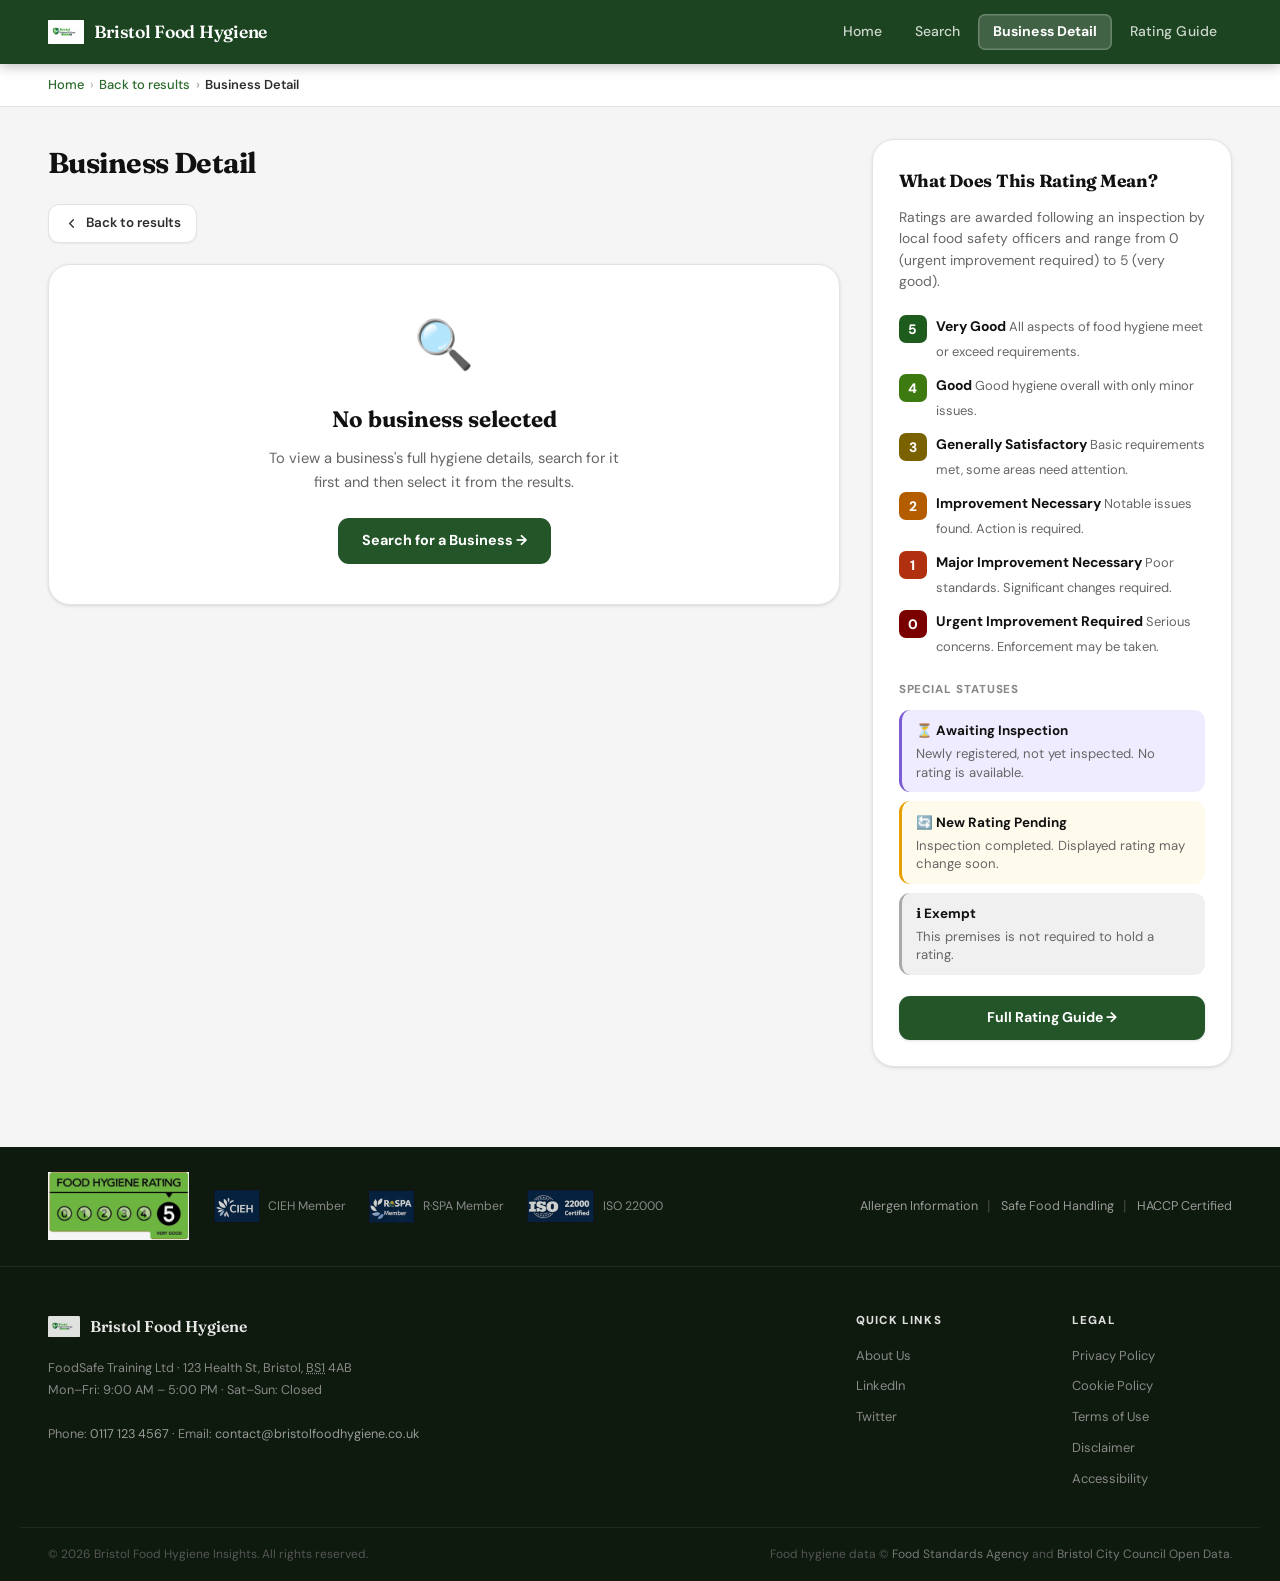
==== Business-Detail.html @ 869f2a9c "Add my source code files" ====
<!DOCTYPE html>
<!--
  File: Business-Detail.html
  Project: Bristol Food Hygiene Ratings
  Version: 1.3.0
  Author: Nadira Ali Robleh
  Last updated: 11/03/2026

  About this file:
  This page shows the detailed view for one selected food business. I used it to
  display the main information for a single premises, including its hygiene rating,
  rating date, address, business type, official rating graphic, and any special
  status notices such as awaiting inspection or a new rating pending.

  Semantic versioning:
  - MAJOR version = major structural or functional changes to the page
  - MINOR version = new features added without breaking existing behaviour
  - PATCH version = small fixes, accessibility updates or documentation improvements

  Version history:
  - 1.0.0 = first business detail page structure created
  - 1.1.0 = added rating graphic, notices and sidebar guide
  - 1.2.0 = improved accessibility and dynamic placeholders for loaded data
  - 1.3.0 = added implementation notes, semantic versioning and code quality comments

  Implementation notes:
  - I used semantic HTML5 elements to make the page easier to read and maintain
  - The page is split into clear sections such as breadcrumb navigation, business
    information, notices, official rating graphic, sidebar guidance and footer
  - Dynamic content is loaded through JavaScript using the URL parameter so the same
    page structure can be reused for different businesses
  - Styling is handled through the external stylesheet to keep presentation separate
    from the content
  - Placeholder values are shown first so the layout still exists before the data loads

  Code quality notes:
  - The page structure is organised into reusable sections with clear class names
  - Accessibility was considered through headings, landmarks, ARIA labels and a skip link
  - Fallback behaviour has been included for the rating image if it fails to load
  - The layout separates static structure from dynamic data, which makes the page
    easier to maintain and update later
-->
<html lang="en-GB">
<head>
  <meta charset="UTF-8" />
  <meta name="viewport" content="width=device-width, initial-scale=1.0" />

  <!-- Basic SEO metadata for the business detail view -->
  <meta
    name="description"
    content="View detailed food hygiene rating information for a specific business in Bristol."
  />
  <meta name="author" content="Bristol Food Hygiene Insights" />
  <title>Business Detail – Bristol Food Hygiene</title>

  <!--
    Performance improvement:
    preconnect helps the browser prepare earlier for the font resources.
  -->
  <link rel="preconnect" href="https://fonts.googleapis.com" />
  <link rel="preconnect" href="https://fonts.gstatic.com" crossorigin />
  <link
    href="https://fonts.googleapis.com/css2?family=Fraunces:opsz,wght@9..144,400;9..144,500;9..144,600;9..144,700&family=DM+Sans:opsz,wght@9..40,300;9..40,400;9..40,500;9..40,600;9..40,700;9..40,800&display=swap"
    rel="stylesheet"
  />

  <!-- Main stylesheet for layout, colour, spacing and responsive behaviour -->
  <link rel="stylesheet" href="style.css" />
  <link rel="icon" type="image/svg+xml" href="assets/icons/favicon.svg" />
</head>
<body>
  <!-- Skip link helps keyboard users move past repeated navigation -->
  <a class="skip-link" href="#main-content">Skip to main content</a>

  <!-- Main site header and top navigation -->
  <header class="site-header">
    <section class="site-header__inner" aria-label="Site header">
      <a class="site-header__brand" href="index.html" aria-label="Bristol Food Hygiene home">
        <img
          class="site-header__logo"
          src="assets/icons/logo.png"
          alt=""
          aria-hidden="true"
          width="38"
          height="38"
        />
        <span class="site-header__name">Bristol Food Hygiene</span>
      </a>

      <!--
        Mobile navigation button.
        ARIA attributes are used so assistive technology can understand the menu state.
      -->
      <button
        class="nav-toggle"
        type="button"
        id="nav-toggle"
        aria-controls="primary-nav"
        aria-expanded="false"
        aria-label="Open navigation menu"
      >
        <span class="nav-toggle__bar" aria-hidden="true"></span>
        <span class="nav-toggle__bar" aria-hidden="true"></span>
        <span class="nav-toggle__bar" aria-hidden="true"></span>
      </button>

      <nav class="primary-nav" id="primary-nav" aria-label="Primary navigation">
        <ul class="primary-nav__list">
          <li><a class="primary-nav__link" href="index.html">Home</a></li>
          <li><a class="primary-nav__link" href="Search.html">Search</a></li>
          <li><a class="primary-nav__link primary-nav__link--active" href="Business-Detail.html" aria-current="page">Business Detail</a></li>
          <li><a class="primary-nav__link" href="Rating-Guide.html">Rating Guide</a></li>
        </ul>
      </nav>
    </section>
  </header>

  <!--
    Breadcrumb navigation:
    This helps the user understand where they are in the site and gives a quick way
    back to the previous page.
  -->
  <nav class="breadcrumb" aria-label="Breadcrumb">
    <ol class="breadcrumb__list">
      <li class="breadcrumb__item"><a class="breadcrumb__link" href="index.html">Home</a></li>
      <li class="breadcrumb__item"><a class="breadcrumb__link" href="Search.html">Back to results</a></li>
      <li class="breadcrumb__item breadcrumb__item--current" aria-current="page">Business Detail</li>
    </ol>
  </nav>

  <!-- Main content area for the selected business -->
  <main id="main-content" class="detail-layout">
    <section class="detail-col" aria-label="Business information">
      <h1 class="detail-heading">Business Detail</h1>

      <!-- Back button for easier navigation -->
      <p>
        <a class="btn-back" href="Search.html">
          <svg xmlns="http://www.w3.org/2000/svg" width="15" height="15" viewBox="0 0 24 24" fill="none" stroke="currentColor" stroke-width="2" stroke-linecap="round" stroke-linejoin="round" aria-hidden="true" focusable="false">
            <polyline points="15 18 9 12 15 6"></polyline>
          </svg>
          Back to results
        </a>
      </p>

      <!--
        Main business card:
        data.js fills in all of these placeholders using the ?id= parameter in the URL.
        Starting with placeholder values helps keep the layout stable before data loads.
      -->
      <article class="biz-card" aria-labelledby="business-name">
        <header class="biz-card__header">
          <span class="biz-rating-badge biz-rating-badge--5" aria-label="Hygiene rating">–</span>

          <section class="biz-card__title-group" aria-label="Business summary">
            <h2 class="biz-card__name" id="business-name">Loading…</h2>

            <ul class="biz-card__tags" aria-label="Business tags">
              <li>
                <span class="tag tag--type">–</span>
              </li>
            </ul>

            <p class="biz-card__addr">
              <svg xmlns="http://www.w3.org/2000/svg" width="13" height="13" viewBox="0 0 24 24" fill="none" stroke="currentColor" stroke-width="2" stroke-linecap="round" stroke-linejoin="round" aria-hidden="true" focusable="false">
                <path d="M21 10c0 7-9 13-9 13s-9-6-9-13a9 9 0 0 1 18 0z"></path>
                <circle cx="12" cy="10" r="3"></circle>
              </svg>
              <span>–</span>
            </p>
          </section>
        </header>

        <hr class="biz-divider" />

        <!--
          Definition list:
          I used a definition list here because it suits label/value information well.
        -->
        <dl class="biz-table">
          <section class="biz-row">
            <dt class="biz-label">Business Name</dt>
            <dd class="biz-value">–</dd>
          </section>

          <section class="biz-row">
            <dt class="biz-label">Full Address</dt>
            <dd class="biz-value">–</dd>
          </section>

          <section class="biz-row">
            <dt class="biz-label">Postcode</dt>
            <dd class="biz-value">–</dd>
          </section>

          <section class="biz-row">
            <dt class="biz-label">Business Type</dt>
            <dd class="biz-value">–</dd>
          </section>

          <section class="biz-row">
            <dt class="biz-label">Hygiene Rating</dt>
            <dd class="biz-value">–</dd>
          </section>

          <section class="biz-row">
            <dt class="biz-label">Rating Date</dt>
            <dd class="biz-value">–</dd>
          </section>

          <section class="biz-row">
            <dt class="biz-label">Rating Status</dt>
            <dd class="biz-value">–</dd>
          </section>

          <section class="biz-row">
            <dt class="biz-label">New Rating Pending</dt>
            <dd class="biz-value">–</dd>
          </section>
        </dl>
      </article>

      <!--
        Official rating graphic:
        This section shows the FHRS image where available.
        A fallback has been included in case the image does not load properly.
      -->
      <section class="detail-section" aria-labelledby="graphic-title">
        <h2 class="detail-section-title" id="graphic-title">
          <svg xmlns="http://www.w3.org/2000/svg" width="17" height="17" viewBox="0 0 24 24" fill="none" stroke="currentColor" stroke-width="2" stroke-linecap="round" stroke-linejoin="round" aria-hidden="true" focusable="false">
            <rect x="3" y="3" width="18" height="18" rx="2" ry="2"></rect>
            <circle cx="8.5" cy="8.5" r="1.5"></circle>
            <polyline points="21 15 16 10 5 21"></polyline>
          </svg>
          Official Rating Graphic
        </h2>

        <figure class="fhrs-graphic-wrap">
          <!-- data.js sets the src on this image -->
          <img
            class="fhrs-img"
            src=""
            alt="Official Food Hygiene Rating graphic"
            onerror="this.style.display='none'; document.getElementById('fhrs-fb').style.display='flex';"
          />

          <figcaption class="fhrs-fallback-col">
            <p class="fhrs-fallback-lbl">Fallback if image fails to load</p>
            <span id="fhrs-fb" class="fhrs-fallback-box" aria-label="Food Hygiene Rating" style="display:none;">–</span>
            <p class="fhrs-fallback-desc">
              This is the official food hygiene rating as displayed at the premises.
            </p>
            <a class="fhrs-link" href="https://www.food.gov.uk" target="_blank" rel="noopener noreferrer">
              food.gov.uk &rarr;
            </a>
          </figcaption>
        </figure>
      </section>

      <!--
        Status notices:
        These are hidden by default and shown only when relevant for the current business.
      -->
      <section class="detail-section" aria-labelledby="status-title">
        <h2 class="detail-section-title" id="status-title">
          <svg xmlns="http://www.w3.org/2000/svg" width="17" height="17" viewBox="0 0 24 24" fill="none" stroke="currentColor" stroke-width="2" stroke-linecap="round" stroke-linejoin="round" aria-hidden="true" focusable="false">
            <circle cx="12" cy="12" r="10"></circle>
            <polyline points="12 6 12 12 16 14"></polyline>
          </svg>
          Status Notices
        </h2>

        <ul class="notices-wrap">
          <!-- All notices start hidden and data.js reveals the correct one if needed -->
          <li class="notice notice--pending" role="status" style="display:none;">
            <span class="notice__icon" aria-hidden="true">⏳</span>
            <p>
              <strong class="notice__title">A new rating is pending</strong>
              <span class="notice__desc"> A new inspection has been carried out. The rating shown may change soon.</span>
            </p>
          </li>

          <li class="notice notice--awaiting" role="status" style="display:none;">
            <span class="notice__icon" aria-hidden="true">🕐</span>
            <p>
              <strong class="notice__title">Awaiting Inspection</strong>
              <span class="notice__desc"> This business has not yet been inspected. No rating is currently available.</span>
            </p>
          </li>

          <li class="notice notice--exempt" role="status" style="display:none;">
            <span class="notice__icon" aria-hidden="true">ℹ️</span>
            <p>
              <strong class="notice__title">Exempt from Rating</strong>
              <span class="notice__desc"> This business is exempt from the food hygiene rating scheme.</span>
            </p>
          </li>
        </ul>
      </section>
    </section>

    <!--
      Sidebar:
      I added this to help users understand what the rating means without needing
      to leave the page.
    -->
    <aside class="detail-sidebar" aria-label="Rating guide">
      <section class="sidebar-card">
        <h2 class="sidebar-card__title">What Does This Rating Mean?</h2>
        <p class="sidebar-card__intro">
          Ratings are awarded following an inspection by local food safety officers and range from 0 (urgent improvement required) to 5 (very good).
        </p>

        <ul class="rating-guide-list" aria-label="Rating guide">
          <li class="rg-item">
            <span class="rg-badge rg-badge--5" aria-label="Rating 5">5</span>
            <p><strong class="rg-title">Very Good</strong><span class="rg-desc"> All aspects of food hygiene meet or exceed requirements.</span></p>
          </li>
          <li class="rg-item">
            <span class="rg-badge rg-badge--4" aria-label="Rating 4">4</span>
            <p><strong class="rg-title">Good</strong><span class="rg-desc"> Good hygiene overall with only minor issues.</span></p>
          </li>
          <li class="rg-item">
            <span class="rg-badge rg-badge--3" aria-label="Rating 3">3</span>
            <p><strong class="rg-title">Generally Satisfactory</strong><span class="rg-desc"> Basic requirements met, some areas need attention.</span></p>
          </li>
          <li class="rg-item">
            <span class="rg-badge rg-badge--2" aria-label="Rating 2">2</span>
            <p><strong class="rg-title">Improvement Necessary</strong><span class="rg-desc"> Notable issues found. Action is required.</span></p>
          </li>
          <li class="rg-item">
            <span class="rg-badge rg-badge--1" aria-label="Rating 1">1</span>
            <p><strong class="rg-title">Major Improvement Necessary</strong><span class="rg-desc"> Poor standards. Significant changes required.</span></p>
          </li>
          <li class="rg-item">
            <span class="rg-badge rg-badge--0" aria-label="Rating 0">0</span>
            <p><strong class="rg-title">Urgent Improvement Required</strong><span class="rg-desc"> Serious concerns. Enforcement may be taken.</span></p>
          </li>
        </ul>

        <p class="sidebar-card__sub">Special Statuses</p>
        <ul class="sp-list" aria-label="Special statuses">
          <li class="sp-item sp-item--awaiting">
            <strong>⏳ Awaiting Inspection</strong>
            <p>Newly registered, not yet inspected. No rating is available.</p>
          </li>
          <li class="sp-item sp-item--pending">
            <strong>🔄 New Rating Pending</strong>
            <p>Inspection completed. Displayed rating may change soon.</p>
          </li>
          <li class="sp-item sp-item--exempt">
            <strong>ℹ️ Exempt</strong>
            <p>This premises is not required to hold a rating.</p>
          </li>
        </ul>

        <p>
          <a class="btn-full-guide" href="Rating-Guide.html">Full Rating Guide &rarr;</a>
        </p>
      </section>
    </aside>
  </main>

  <!--
    Footer:
    This helps the page feel complete and trustworthy by including contact details,
    legal links and source attribution.
  -->
  <footer class="site-footer">
    <section class="footer-certs" aria-label="Certifications and compliance">
      <article class="footer-certs__inner">
        <img
          class="footer-certs__fhrs"
          src="assets/icons/fhrs-rating-5.png"
          alt="Food Hygiene Rating Scheme – rated 5 Very Good"
          loading="lazy"
        />

        <ul class="footer-certs__logos" aria-label="Certification badges">
          <li class="footer-cert-badge">
            <img src="assets/icons/cieh.png" alt="CIEH Member" loading="lazy" />
            <span>CIEH Member</span>
          </li>
          <li class="footer-cert-badge">
            <img src="assets/icons/rspa.png" alt="R·SPA Member" loading="lazy" />
            <span>R·SPA Member</span>
          </li>
          <li class="footer-cert-badge">
            <img src="assets/icons/iso22000.png" alt="ISO 22000 Certified" loading="lazy" />
            <span>ISO 22000</span>
          </li>
        </ul>

        <nav class="footer-certs__links" aria-label="Compliance links">
          <a href="https://bristolfoodhygieneratings.substack.com/p/what-you-need-to-know-about-allergen" rel="noopener noreferrer" target="_blank">Allergen Information</a>
          <span aria-hidden="true">|</span>
          <a href="https://bristolfoodhygieneratings.substack.com/p/safe-food-handling-what-it-looks" rel="noopener noreferrer" target="_blank">Safe Food Handling</a>
          <span aria-hidden="true">|</span>
          <a href="https://bristolfoodhygieneratings.substack.com/p/haccp-certified-what-it-means-and" rel="noopener noreferrer" target="_blank">HACCP Certified</a>
        </nav>
      </article>
    </section>

    <section class="footer-main" aria-label="Footer content">
      <section class="footer-brand" aria-label="Brand information">
        <a class="footer-brand__link" href="index.html" aria-label="Bristol Food Hygiene home">
          <img class="footer-brand__logo" src="assets/icons/logo.png" alt="" aria-hidden="true" width="34" height="34" />
          <span class="footer-brand__name">Bristol Food Hygiene</span>
        </a>

        <address class="footer-brand__addr">
          FoodSafe Training Ltd &middot; 123 Health St, Bristol, <abbr title="Postcode">BS1</abbr> 4AB<br />
          Mon–Fri: 9:00 AM – 5:00 PM &middot; Sat–Sun: Closed<br /><br />
          Phone: <a href="tel:+441171234567">0117 123 4567</a> &middot;
          Email: <a href="mailto:contact@bristolfoodhygiene.co.uk">contact@bristolfoodhygiene.co.uk</a>
        </address>
      </section>

      <nav class="footer-nav" aria-label="Quick links">
        <h2 class="footer-nav__heading">Quick Links</h2>
        <ul class="footer-nav__list">
          <li><a class="footer-nav__link" href="https://bristolfoodhygieneratings.substack.com/p/about-bristol-food-hygiene-ratings" rel="noopener noreferrer" target="_blank">About Us</a></li>
          <li><a class="footer-nav__link" href="https://www.linkedin.com/in/bristol-food-hygiene-" rel="noopener noreferrer" target="_blank">LinkedIn</a></li>
          <li><a class="footer-nav__link" href="https://twitter.com/FoodRating" rel="noopener noreferrer" target="_blank">Twitter</a></li>
        </ul>
      </nav>

      <nav class="footer-nav" aria-label="Legal information">
        <h2 class="footer-nav__heading">Legal</h2>
        <ul class="footer-nav__list">
          <li><a class="footer-nav__link" href="https://bristolfoodhygieneratings.substack.com/p/privacy-policy" rel="noopener noreferrer" target="_blank">Privacy Policy</a></li>
          <li><a class="footer-nav__link" href="https://bristolfoodhygieneratings.substack.com/p/cookie-policy" rel="noopener noreferrer" target="_blank">Cookie Policy</a></li>
          <li><a class="footer-nav__link" href="https://bristolfoodhygieneratings.substack.com/p/terms-of-use" rel="noopener noreferrer" target="_blank">Terms of Use</a></li>
          <li><a class="footer-nav__link" href="https://bristolfoodhygieneratings.substack.com/p/disclaimer" rel="noopener noreferrer" target="_blank">Disclaimer</a></li>
          <li><a class="footer-nav__link" href="https://bristolfoodhygieneratings.substack.com/p/accessibility" rel="noopener noreferrer" target="_blank">Accessibility</a></li>
        </ul>
      </nav>
    </section>

    <section class="footer-copy" aria-label="Copyright information">
      <p>&copy; <time datetime="2026">2026</time> Bristol Food Hygiene Insights. All rights reserved.</p>
      <p>
        Food hygiene data &copy;
        <a href="https://www.food.gov.uk/" rel="noopener noreferrer" target="_blank">Food Standards Agency</a>
        and
        <a href="https://opendata.bristol.gov.uk/datasets/7d0994dded2348d5aff6d419b0c76bb9_0/explore" rel="noopener noreferrer" target="_blank">Bristol City Council Open Data</a>.
      </p>
    </section>
  </footer>

  <!--
    External scripts:
    data.js handles the business data and populates the placeholders on this page.
    main.js is likely used for shared site behaviour such as the navigation menu.
  -->
  <script src="data.js"></script>
  <script src="main.js"></script>
</body>
</html>
---- style.css ----
/* ============================================================

   Bristol Food Hygiene – Style.css  (Enhanced v3)

   Covers: index.html  ·  Search.html

           Business-Detail.html  ·  Rating-Guide.html

   ============================================================ */

/* ── CSS Custom Properties ────────────────────────────────── */

:root {

  /* ── Brand greens */

  --green-950: #0f2910;

  --green-900: #163217;

  --green-800: #1c4420;

  --green-700: #245529;

  --green-600: #2e6b2e;

  --green-500: #3a7d3a;

  --green-400: #52a052;

  --green-300: #7cc47c;

  --green-200: #b4ddb4;

  --green-100: #dff0df;

  --green-50:  #f2faf2;

  /* ── Rating colours (WCAG-accessible contrast) */

  --r5:    #1e5c1e;   /* deep green  */

  --r5-bg: #e6f4e6;

  --r4:    #3d7a10;   /* olive green */

  --r4-bg: #edf6e0;

  --r3:    #7a6200;   /* amber       */

  --r3-bg: #fdf5d9;

  --r2:    #b35c00;   /* orange      */

  --r2-bg: #fef0e0;

  --r1:    #b03010;   /* red-orange  */

  --r1-bg: #fde8e2;

  --r0:    #7a0000;   /* dark red    */

  --r0-bg: #fde2e2;

  /* ── Neutral palette */

  --ink-950: #080808;

  --ink-900: #111111;

  --ink-800: #1f1f1f;

  --ink-700: #2e2e2e;

  --ink-600: #444444;

  --ink-500: #666666;

  --ink-400: #888888;

  --ink-300: #aaaaaa;

  --ink-200: #cccccc;

  --ink-100: #e3e3e3;

  --ink-50:  #f0f0f0;

  --surface: #ffffff;

  --bg-page: #f4f5f4;

  /* ── Footer */

  --footer-bg:     #0e1a0e;

  --footer-border: rgba(255,255,255,.07);

  --footer-text:   #b0b8b0;

  /* ── Typography */

  --font-display: 'Fraunces', Georgia, 'Times New Roman', serif;

  --font-body:    'DM Sans', system-ui, -apple-system, sans-serif;

  /* ── Border radii */

  --radius-xs:  4px;

  --radius-sm:  7px;

  --radius-md:  11px;

  --radius-lg:  16px;

  --radius-xl:  22px;

  --radius-2xl: 28px;

  /* ── Elevation */

  --shadow-xs: 0 1px 2px rgba(0,0,0,.06);

  --shadow-sm: 0 1px 4px rgba(0,0,0,.08), 0 1px 2px rgba(0,0,0,.05);

  --shadow-md: 0 4px 14px rgba(0,0,0,.09), 0 1px 4px rgba(0,0,0,.06);

  --shadow-lg: 0 10px 36px rgba(0,0,0,.13), 0 2px 8px rgba(0,0,0,.07);

  /* ── Motion */

  --ease:   cubic-bezier(.4,0,.2,1);

  --t-fast: 120ms;

  --t-base: 200ms;

  --t-slow: 350ms;

}

/* ── Reset ────────────────────────────────────────────────── */

*, *::before, *::after { box-sizing: border-box; margin: 0; padding: 0; }

html {

  scroll-behavior: smooth;

  -webkit-text-size-adjust: 100%;

}

body {

  font-family: var(--font-body);

  font-size: 15px;

  line-height: 1.65;

  color: var(--ink-700);

  background: var(--bg-page);

  -webkit-font-smoothing: antialiased;

  -moz-osx-font-smoothing: grayscale;

}

img { display: block; max-width: 100%; }

a   { color: inherit; }

ul, ol { list-style: none; }

/* ── Focus (WCAG 2.1 AA) ──────────────────────────────────── */

:focus-visible {

  outline: 2.5px solid var(--green-500);

  outline-offset: 3px;

  border-radius: var(--radius-xs);

}

:focus:not(:focus-visible) { outline: none; }

/* ── Accessibility helpers ────────────────────────────────── */

.visually-hidden {

  position: absolute;

  width: 1px; height: 1px;

  overflow: hidden;

  clip: rect(0 0 0 0);

  white-space: nowrap;

}

.skip-link {

  position: absolute;

  top: -100%;

  left: 1rem;

  background: var(--green-700);

  color: #fff;

  padding: .55rem 1.1rem;

  border-radius: var(--radius-sm);

  font-weight: 700;

  font-size: .88rem;

  z-index: 9999;

  text-decoration: none;

  transition: top var(--t-base) var(--ease);

}

.skip-link:focus { top: .6rem; }

/* ═══════════════════════════════════════════════════════════

   SITE HEADER

═══════════════════════════════════════════════════════════ */

.site-header {

  background: var(--green-800);

  position: sticky;

  top: 0;

  z-index: 200;

  box-shadow: 0 1px 0 rgba(255,255,255,.06), 0 2px 12px rgba(0,0,0,.28);

}

.site-header__inner {

  max-width: 1240px;

  margin: 0 auto;

  padding: 0 1.75rem;

  height: 64px;

  display: flex;

  align-items: center;

  gap: 1.5rem;

}

.site-header__brand {

  display: flex;

  align-items: center;

  gap: .65rem;

  text-decoration: none;

  flex-shrink: 0;

}

.site-header__logo {

  width: 36px; height: 36px;

  border-radius: var(--radius-sm);

  object-fit: contain;

}

.site-header__name {

  font-family: var(--font-display);

  font-size: 1.1rem;

  font-weight: 600;

  color: #fff;

  letter-spacing: -.015em;

  line-height: 1.2;

}

/* Primary nav */

.primary-nav { margin-left: auto; }

.primary-nav__list {

  display: flex;

  align-items: center;

  gap: .15rem;

}

.primary-nav__link {

  display: block;

  padding: .42rem .95rem;

  border-radius: var(--radius-sm);

  color: rgba(255,255,255,.78);

  text-decoration: none;

  font-size: .875rem;

  font-weight: 500;

  letter-spacing: .005em;

  transition: background var(--t-fast) var(--ease),

              color     var(--t-fast) var(--ease);

  white-space: nowrap;

}

.primary-nav__link:hover {

  background: rgba(255,255,255,.10);

  color: #fff;

}

.primary-nav__link--active {

  background: rgba(255,255,255,.16);

  color: #fff;

  font-weight: 700;

  box-shadow: inset 0 0 0 1.5px rgba(255,255,255,.22);

}

/* Hamburger */

.nav-toggle {

  display: none;

  flex-direction: column;

  justify-content: center;

  gap: 5px;

  background: none;

  border: none;

  cursor: pointer;

  padding: .55rem .5rem;

  margin-left: auto;

  border-radius: var(--radius-sm);

  transition: background var(--t-fast);

}

.nav-toggle:hover { background: rgba(255,255,255,.1); }

.nav-toggle__bar {

  display: block;

  width: 22px; height: 2px;

  background: #fff;

  border-radius: 2px;

  transition: transform var(--t-base) var(--ease),

              opacity   var(--t-base) var(--ease);

}

/* ═══════════════════════════════════════════════════════════

   HERO  (Homepage)

═══════════════════════════════════════════════════════════ */

.hero {

  background:

    radial-gradient(ellipse 70% 80% at 15% 50%, rgba(255,255,255,.07) 0%, transparent 70%),

    radial-gradient(ellipse 55% 70% at 85% 20%, rgba(255,255,255,.06) 0%, transparent 70%),

    linear-gradient(145deg, var(--green-900) 0%, var(--green-700) 50%, var(--green-600) 100%);

  padding: 5rem 1.75rem 4rem;

  text-align: center;

  position: relative;

  overflow: hidden;

}

.hero::before,

.hero::after {

  content: '';

  position: absolute;

  border-radius: 50%;

  pointer-events: none;

}

.hero::before {

  width: 560px; height: 560px;

  background: rgba(255,255,255,.055);

  top: -200px; left: -140px;

}

.hero::after {

  width: 420px; height: 420px;

  background: rgba(255,255,255,.045);

  bottom: -170px; right: -100px;

}

.hero__pill {

  display: inline-flex;

  align-items: center;

  gap: .4rem;

  background: rgba(255,255,255,.12);

  color: rgba(255,255,255,.92);

  padding: .32rem .9rem;

  border-radius: 999px;

  font-size: .76rem;

  font-weight: 600;

  letter-spacing: .025em;

  text-transform: uppercase;

  margin-bottom: 1.5rem;

  border: 1px solid rgba(255,255,255,.22);

}

.hero__title {

  font-family: var(--font-display);

  font-size: clamp(2.1rem, 5.5vw, 3.4rem);

  font-weight: 700;

  color: #fff;

  line-height: 1.12;

  margin-bottom: 1.1rem;

  letter-spacing: -.025em;

  position: relative;

}

.hero__title mark {

  background: none;

  color: #fff;

  text-decoration: underline;

  text-decoration-thickness: 2px;

  text-decoration-color: rgba(255,255,255,.45);

  text-underline-offset: 6px;

}

.hero__sub {

  color: rgba(255,255,255,.82);

  font-size: 1.05rem;

  max-width: 500px;

  margin: 0 auto 2.4rem;

  line-height: 1.6;

}

.hero-form {

  display: flex;

  flex-wrap: wrap;

  align-items: stretch;

  justify-content: center;

  gap: .5rem;

  max-width: 580px;

  margin: 0 auto;

  position: relative;

}

.hero-form__input {

  flex: 1 1 300px;

  padding: .9rem 1.15rem;

  border: none;

  border-radius: var(--radius-md);

  font-family: var(--font-body);

  font-size: .95rem;

  background: #fff;

  color: var(--ink-900);

  box-shadow: var(--shadow-lg);

  outline: none;

  transition: box-shadow var(--t-base) var(--ease);

}

.hero-form__input::placeholder { color: var(--ink-300); }

.hero-form__input:focus {

  box-shadow: 0 0 0 3px rgba(255,255,255,.55), var(--shadow-lg);

}

.hero-form__btn {

  display: inline-flex;

  align-items: center;

  gap: .5rem;

  padding: .9rem 1.75rem;

  background: var(--ink-900);

  color: #fff;

  border: none;

  border-radius: var(--radius-md);

  font-family: var(--font-body);

  font-size: .95rem;

  font-weight: 700;

  cursor: pointer;

  box-shadow: var(--shadow-md);

  transition: background var(--t-fast) var(--ease),

              transform  var(--t-fast) var(--ease);

  white-space: nowrap;

}

.hero-form__btn:hover  { background: #1a1a1a; }

.hero-form__btn:active { transform: scale(.97); }

.hero-form__hint {

  width: 100%;

  font-size: .8rem;

  color: #ffcba4;

  text-align: center;

  min-height: 1.3em;

  margin-top: .15rem;

}

/* ═══════════════════════════════════════════════════════════

   STATS BAR

═══════════════════════════════════════════════════════════ */

.stats-bar {

  background: var(--surface);

  border-bottom: 1px solid var(--ink-100);

  box-shadow: var(--shadow-xs);

}

.stats-bar__grid {

  max-width: 1240px;

  margin: 0 auto;

  padding: 0 1.75rem;

  display: grid;

  grid-template-columns: repeat(4, 1fr);

}

.stats-bar__item {

  display: flex;

  align-items: center;

  gap: .8rem;

  padding: 1.15rem 1.4rem;

  border-right: 1px solid var(--ink-100);

  transition: background var(--t-fast);

}

.stats-bar__item:last-child { border-right: none; }

.stats-bar__item:hover { background: var(--green-50); }

.stats-bar__icon { width: 40px; height: 40px; flex-shrink: 0; object-fit: contain; }

.stats-bar__num {

  display: block;

  font-family: var(--font-display);

  font-size: 1.3rem;

  font-weight: 700;

  color: var(--ink-900);

  line-height: 1.15;

  letter-spacing: -.02em;

}

.stats-bar__label {

  display: block;

  font-size: .76rem;

  color: var(--ink-500);

  line-height: 1.35;

  margin-top: .05rem;

}

/* ═══════════════════════════════════════════════════════════

   SHARED SECTION TYPOGRAPHY

═══════════════════════════════════════════════════════════ */

.section-label {

  display: inline-block;

  font-size: .7rem;

  font-weight: 800;

  letter-spacing: .12em;

  text-transform: uppercase;

  color: var(--green-600);

  margin-bottom: .4rem;

}

.section-title {

  font-family: var(--font-display);

  font-size: 1.85rem;

  font-weight: 700;

  color: var(--ink-900);

  letter-spacing: -.02em;

  margin-bottom: .5rem;

  line-height: 1.2;

}

.section-sub {

  color: var(--ink-500);

  font-size: .92rem;

  margin-bottom: 2rem;

  line-height: 1.55;

}

.section-sub a {

  color: var(--green-600);

  font-weight: 600;

  text-decoration: underline;

  text-underline-offset: 2px;

  text-decoration-thickness: 1px;

}

/* ═══════════════════════════════════════════════════════════

   BROWSE SECTION  (Homepage)

═══════════════════════════════════════════════════════════ */

.browse-section { padding: 3.5rem 1.75rem; }

.browse-section__inner { max-width: 1240px; margin: 0 auto; }

.type-grid {

  display: grid;

  grid-template-columns: repeat(6, 1fr);

  gap: 1rem;

}

.type-card {

  display: flex;

  flex-direction: column;

  align-items: center;

  gap: .65rem;

  padding: 1.6rem 1rem 1.3rem;

  background: var(--surface);

  border: 1.5px solid var(--ink-100);

  border-radius: var(--radius-lg);

  text-decoration: none;

  transition: border-color var(--t-base) var(--ease),

              box-shadow   var(--t-base) var(--ease),

              transform    var(--t-base) var(--ease),

              background   var(--t-base) var(--ease);

  text-align: center;

  cursor: pointer;

}

.type-card:hover {

  border-color: var(--green-400);

  box-shadow: var(--shadow-md);

  transform: translateY(-3px);

  background: var(--green-50);

}

.type-card:active { transform: translateY(-1px); }

.type-card__icon {

  width: 54px; height: 54px;

  object-fit: contain;

  transition: transform var(--t-base) var(--ease);

}

.type-card:hover .type-card__icon { transform: scale(1.08); }

.type-card__name {

  font-weight: 700;

  font-size: .88rem;

  color: var(--ink-900);

}

.type-card__count {

  font-size: .74rem;

  color: var(--ink-500);

  line-height: 1.35;

}

/* ═══════════════════════════════════════════════════════════

   RATINGS SECTION  (Homepage)

═══════════════════════════════════════════════════════════ */

.ratings-section {

  background: var(--green-50);

  padding: 3.5rem 1.75rem;

  border-top: 1px solid var(--green-100);

  border-bottom: 1px solid var(--green-100);

}

.ratings-section__inner { max-width: 1240px; margin: 0 auto; }

.rating-pills {

  display: flex;

  flex-wrap: wrap;

  gap: .6rem;

  margin-bottom: 1.75rem;

}

.rating-pill-link {

  display: inline-flex;

  align-items: center;

  gap: .5rem;

  padding: .45rem 1rem;

  background: var(--surface);

  border: 1.5px solid var(--ink-100);

  border-radius: 999px;

  font-size: .84rem;

  font-weight: 500;

  color: var(--ink-700);

  text-decoration: none;

  transition: border-color var(--t-fast) var(--ease),

              box-shadow   var(--t-fast) var(--ease);

  box-shadow: var(--shadow-xs);

}

.rating-pill-link:hover {

  border-color: var(--green-500);

  box-shadow: var(--shadow-sm);

}

.rp-num {

  width: 26px; height: 26px;

  display: inline-flex;

  align-items: center;

  justify-content: center;

  border-radius: 6px;

  font-weight: 800;

  font-size: .8rem;

  color: #fff;

  flex-shrink: 0;

}

.rp-5 { background: var(--r5); }

.rp-4 { background: var(--r4); }

.rp-3 { background: var(--r3); }

.rp-2 { background: var(--r2); }

.rp-1 { background: var(--r1); }

.rp-0 { background: var(--r0); }

.btn-guide {

  display: inline-flex;

  align-items: center;

  gap: .35rem;

  padding: .7rem 1.5rem;

  background: var(--green-700);

  color: #fff;

  border-radius: var(--radius-md);

  font-weight: 700;

  font-size: .9rem;

  text-decoration: none;

  box-shadow: var(--shadow-sm);

  transition: background var(--t-fast) var(--ease),

              box-shadow  var(--t-fast) var(--ease),

              transform   var(--t-fast) var(--ease);

}

.btn-guide:hover {

  background: var(--green-800);

  box-shadow: var(--shadow-md);

  transform: translateY(-1px);

}

/* ═══════════════════════════════════════════════════════════

   SEARCH PAGE

═══════════════════════════════════════════════════════════ */

.search-page-wrap {

  max-width: 1240px;

  margin: 0 auto;

  padding: 2rem 1.75rem 5rem;

}

.page-title {

  font-family: var(--font-display);

  font-size: 2rem;

  font-weight: 700;

  color: var(--ink-900);

  letter-spacing: -.02em;

  margin-bottom: 1.4rem;

}

/* ── Search bar ───────────────────────────────────────────── */

.search-bar-wrap {

  margin-bottom: 1.6rem;

  display: block;

}

.search-bar {

  display: flex;

  align-items: stretch;

  background: var(--surface);

  border: 2px solid var(--ink-100);

  border-radius: var(--radius-md);

  overflow: hidden;

  box-shadow: var(--shadow-sm);

  transition: border-color var(--t-base) var(--ease),

              box-shadow   var(--t-base) var(--ease);

  width: 100%;

}

.search-bar:focus-within {

  border-color: var(--green-500);

  box-shadow: 0 0 0 3px rgba(58,125,58,.12), var(--shadow-sm);

}

.search-bar__icon {

  padding: 0 .75rem 0 1.1rem;

  color: var(--ink-400);

  display: flex;

  align-items: center;

  flex-shrink: 0;

  background: var(--surface);

}

.search-bar__input {

  flex: 1;

  min-width: 0;

  padding: .85rem .5rem;

  border: none;

  background: transparent;

  font-family: var(--font-body);

  font-size: .95rem;

  color: var(--ink-900);

  outline: none;

}

.search-bar__input::placeholder { color: var(--ink-300); }

.search-bar__btn {

  padding: .85rem 1.7rem;

  background: var(--green-700);

  color: #fff;

  border: none;

  font-family: var(--font-body);

  font-size: .92rem;

  font-weight: 700;

  cursor: pointer;

  transition: background var(--t-fast) var(--ease);

  flex-shrink: 0;

  white-space: nowrap;

  letter-spacing: .01em;

}

.search-bar__btn:hover  { background: var(--green-800); }

.search-bar__btn:active { background: var(--green-900); }

.results-summary {

  margin-top: .55rem;

  font-size: .87rem;

  color: var(--ink-500);

}

.results-summary strong { color: var(--ink-800); font-weight: 700; }

/* ── Results layout ───────────────────────────────────────── */

.results-layout {

  display: grid;

  grid-template-columns: 240px 1fr;

  gap: 1.75rem;

  align-items: start;

}

/* ── Filter panel ─────────────────────────────────────────── */

.filter-panel {

  background: var(--surface);

  border: 1.5px solid var(--ink-100);

  border-radius: var(--radius-lg);

  padding: 1.35rem 1.25rem;

  box-shadow: var(--shadow-sm);

  position: sticky;

  top: 80px;

}

.filter-panel__head {

  display: flex;

  align-items: center;

  gap: .5rem;

  font-size: .95rem;

  font-weight: 800;

  color: var(--ink-900);

  margin-bottom: 1.2rem;

  letter-spacing: -.01em;

}

.filter-fieldset {

  border: none;

  margin-bottom: 1.25rem;

  padding-bottom: 1.25rem;

  border-bottom: 1px solid var(--ink-100);

}

.filter-fieldset:last-of-type {

  border-bottom: none;

  margin-bottom: .5rem;

  padding-bottom: 0;

}

.filter-fieldset__legend {

  font-size: .72rem;

  font-weight: 800;

  text-transform: uppercase;

  letter-spacing: .1em;

  color: var(--ink-500);

  margin-bottom: .7rem;

}

.filter-list { display: flex; flex-direction: column; gap: .2rem; }

.filter-label {

  display: flex;

  align-items: center;

  gap: .55rem;

  cursor: pointer;

  padding: .32rem .3rem;

  border-radius: var(--radius-sm);

  transition: background var(--t-fast) var(--ease);

  user-select: none;

}

.filter-label:hover { background: var(--green-50); }

.filter-checkbox {

  width: 15px; height: 15px;

  accent-color: var(--green-600);

  cursor: pointer;

  flex-shrink: 0;

}

.filter-label__text {

  font-size: .84rem;

  color: var(--ink-700);

  flex: 1;

}

/* Rating badges in filter */

.r-badge {

  width: 22px; height: 22px;

  display: inline-flex;

  align-items: center;

  justify-content: center;

  border-radius: 5px;

  font-size: .74rem;

  font-weight: 800;

  color: #fff;

  flex-shrink: 0;

  line-height: 1;

}

.r-badge--5 { background: var(--r5); }

.r-badge--4 { background: var(--r4); }

.r-badge--3 { background: var(--r3); }

.r-badge--2 { background: var(--r2); }

.r-badge--1 { background: var(--r1); }

.r-badge--0 { background: var(--r0); }

.clear-btn {

  width: 100%;

  padding: .55rem;

  margin-top: .6rem;

  background: transparent;

  border: 1.5px solid var(--ink-200);

  border-radius: var(--radius-sm);

  color: var(--ink-600);

  font-family: var(--font-body);

  font-size: .82rem;

  font-weight: 600;

  cursor: pointer;

  transition: background var(--t-fast) var(--ease),

              border-color var(--t-fast) var(--ease),

              color var(--t-fast) var(--ease);

}

.clear-btn:hover {

  background: var(--ink-50);

  border-color: var(--ink-300);

  color: var(--ink-900);

}

/* ── Results column ───────────────────────────────────────── */

.results-column { min-width: 0; }

.results-toolbar {

  display: flex;

  align-items: center;

  justify-content: space-between;

  flex-wrap: wrap;

  gap: .5rem;

  margin-bottom: 1rem;

}

.active-filters { display: flex; flex-wrap: wrap; gap: .4rem; }

.filter-chip {

  display: inline-flex;

  align-items: center;

  gap: .35rem;

  padding: .25rem .65rem;

  background: var(--green-100);

  border: 1px solid var(--green-300);

  border-radius: 999px;

  font-size: .77rem;

  font-weight: 700;

  color: var(--green-800);

}

.filter-chip button {

  background: none;

  border: none;

  cursor: pointer;

  color: var(--green-700);

  font-size: .9rem;

  line-height: 1;

  padding: 0;

  display: flex;

  align-items: center;

}

.sort-lbl { font-size: .82rem; color: var(--ink-500); margin-right: .4rem; }

.sort-sel {

  padding: .38rem .7rem;

  border: 1.5px solid var(--ink-100);

  border-radius: var(--radius-sm);

  font-family: var(--font-body);

  font-size: .84rem;

  color: var(--ink-700);

  background: var(--surface);

  cursor: pointer;

  transition: border-color var(--t-fast);

}

.sort-sel:focus { border-color: var(--green-500); }

/* ── Result cards ─────────────────────────────────────────── */

.results-list {

  display: flex;

  flex-direction: column;

  gap: .7rem;

}

.result-card {

  background: var(--surface);

  border: 1.5px solid var(--ink-100);

  border-radius: var(--radius-lg);

  box-shadow: var(--shadow-sm);

  transition: border-color var(--t-base) var(--ease),

              box-shadow   var(--t-base) var(--ease),

              transform    var(--t-base) var(--ease);

  overflow: hidden;

}

.result-card:hover {

  border-color: var(--green-400);

  box-shadow: var(--shadow-md);

  transform: translateY(-1px);

}

/* Inner row – compatible with any structure data.js produces */

.rc-inner,

.result-card article,

.result-card > a > article,

.result-card__link > article {

  display: flex;

  align-items: center;

  gap: 1rem;

  padding: 1.05rem 1.25rem;

}

/* Rating badge – always visible on the left */

.rc-badge {

  width: 52px;

  height: 52px;

  min-width: 52px;

  display: flex;

  align-items: center;

  justify-content: center;

  border-radius: var(--radius-md);

  font-family: var(--font-display);

  font-size: 1.55rem;

  font-weight: 700;

  color: #fff;

  flex-shrink: 0;

  line-height: 1;

}

.rc-badge--5 { background: var(--r5); }

.rc-badge--4 { background: var(--r4); }

.rc-badge--3 { background: var(--r3); }

.rc-badge--2 { background: var(--r2); }

.rc-badge--1 { background: var(--r1); }

.rc-badge--0 { background: var(--r0); }

.rc-badge--awaiting {

  background: #5c4dc4;

  font-family: var(--font-body);

  font-size: .56rem;

  font-weight: 700;

  text-align: center;

  line-height: 1.3;

  padding: .25rem;

}

.rc-badge--exempt {

  background: #4a6a7a;

  font-family: var(--font-body);

  font-size: .56rem;

  font-weight: 700;

  text-align: center;

  line-height: 1.3;

  padding: .25rem;

}

/* Card body – never clips name at left */

.rc-body {

  flex: 1;

  min-width: 0;

  padding-left: .15rem;

}

.rc-name {

  font-weight: 700;

  font-size: .98rem;

  color: var(--ink-900);

  margin-bottom: .22rem;

  white-space: nowrap;

  overflow: hidden;

  text-overflow: ellipsis;

  display: block;

  letter-spacing: -.01em;

}

.rc-meta {

  display: flex;

  flex-wrap: wrap;

  align-items: center;

  gap: .35rem;

  font-size: .78rem;

  color: var(--ink-500);

  margin-bottom: .28rem;

}

.rc-type-tag {

  display: inline-block;

  padding: .14rem .55rem;

  background: var(--green-100);

  color: var(--green-800);

  border-radius: 999px;

  font-size: .72rem;

  font-weight: 700;

}

.rc-addr {

  font-size: .81rem;

  color: var(--ink-500);

  white-space: nowrap;

  overflow: hidden;

  text-overflow: ellipsis;

}

.rc-status {

  display: inline-flex;

  align-items: center;

  gap: .3rem;

  padding: .18rem .6rem;

  border-radius: 999px;

  font-size: .72rem;

  font-weight: 700;

  margin-top: .22rem;

}

.rc-status--rated    { background: var(--r5-bg); color: var(--r5); }

.rc-status--pending  { background: var(--r2-bg); color: var(--r2); }

.rc-status--awaiting { background: #ede7ff;      color: #4a3aaa;   }

.rc-status--improve  { background: var(--r2-bg); color: var(--r2); }

.rc-status--urgent   { background: var(--r0-bg); color: var(--r0); }

.rc-arrow {

  color: var(--ink-300);

  font-size: 1.1rem;

  flex-shrink: 0;

  margin-left: auto;

  padding-left: .6rem;

  transition: color var(--t-fast), transform var(--t-fast);

}

.result-card:hover .rc-arrow {

  color: var(--green-500);

  transform: translateX(2px);

}

/* ── No results ───────────────────────────────────────────── */

.no-results {

  text-align: center;

  padding: 3.5rem 1rem;

  color: var(--ink-500);

  background: var(--surface);

  border: 1.5px solid var(--ink-100);

  border-radius: var(--radius-xl);

  box-shadow: var(--shadow-sm);

}

.no-results__icon { margin: 0 auto 1.1rem; color: var(--ink-200); }

.no-results__heading {

  font-family: var(--font-display);

  font-size: 1.25rem;

  font-weight: 700;

  color: var(--ink-700);

  margin-bottom: .45rem;

}

.no-results__msg { font-size: .88rem; }

/* ── Error banner ─────────────────────────────────────────── */

.error-banner {

  display: flex;

  align-items: flex-start;

  gap: .75rem;

  padding: .95rem 1.15rem;

  background: #fff8f0;

  border: 1.5px solid #f5c38a;

  border-radius: var(--radius-md);

  margin-top: 1rem;

}

.error-banner__icon { color: var(--r2); flex-shrink: 0; margin-top: 2px; }

.error-banner__title {

  display: block;

  font-weight: 700;

  font-size: .9rem;

  color: var(--ink-900);

  margin-bottom: .15rem;

}

.error-banner__body { flex: 1; font-size: .87rem; color: var(--ink-700); }

.error-banner__retry {

  padding: .42rem .95rem;

  background: var(--green-700);

  color: #fff;

  border: none;

  border-radius: var(--radius-sm);

  font-family: var(--font-body);

  font-size: .82rem;

  font-weight: 700;

  cursor: pointer;

  flex-shrink: 0;

  transition: background var(--t-fast);

}

.error-banner__retry:hover { background: var(--green-800); }

/* ── Pagination ───────────────────────────────────────────── */

.pagination { margin-top: 1.75rem; }

.pagination__list {

  display: flex;

  align-items: center;

  gap: .35rem;

  justify-content: center;

}

.pagination__btn {

  display: inline-flex;

  align-items: center;

  justify-content: center;

  min-width: 36px;

  height: 36px;

  padding: 0 .55rem;

  border: 1.5px solid var(--ink-100);

  border-radius: var(--radius-sm);

  background: var(--surface);

  font-family: var(--font-body);

  font-size: .85rem;

  font-weight: 500;

  color: var(--ink-700);

  cursor: pointer;

  text-decoration: none;

  box-shadow: var(--shadow-xs);

  transition: border-color var(--t-fast) var(--ease),

              background   var(--t-fast) var(--ease),

              color         var(--t-fast) var(--ease);

}

.pagination__btn:hover {

  border-color: var(--green-500);

  background: var(--green-50);

  color: var(--green-700);

}

.pagination__btn--active {

  background: var(--green-700);

  border-color: var(--green-700);

  color: #fff;

  font-weight: 700;

  box-shadow: var(--shadow-sm);

}

.pagination__btn--ellipsis {

  border: none;

  background: none;

  box-shadow: none;

  cursor: default;

  color: var(--ink-400);

}

/* ═══════════════════════════════════════════════════════════

   BUSINESS DETAIL PAGE

═══════════════════════════════════════════════════════════ */

.breadcrumb {

  background: var(--surface);

  border-bottom: 1px solid var(--ink-100);

}

.breadcrumb__list {

  max-width: 1240px;

  margin: 0 auto;

  padding: .65rem 1.75rem;

  display: flex;

  align-items: center;

  gap: .35rem;

  font-size: .81rem;

  color: var(--ink-500);

  flex-wrap: wrap;

}

.breadcrumb__item { display: flex; align-items: center; gap: .35rem; }

.breadcrumb__item + .breadcrumb__item::before { content: '›'; color: var(--ink-300); }

.breadcrumb__link {

  color: var(--green-600);

  text-decoration: none;

  font-weight: 500;

}

.breadcrumb__link:hover { text-decoration: underline; }

.breadcrumb__item--current { color: var(--ink-700); font-weight: 600; }

/* Detail layout */

.detail-layout {

  max-width: 1240px;

  margin: 0 auto;

  padding: 2rem 1.75rem 5rem;

  display: grid;

  grid-template-columns: 1fr 360px;

  gap: 2rem;

  align-items: start;

}

.detail-col { min-width: 0; }

.detail-heading {

  font-family: var(--font-display);

  font-size: 1.8rem;

  font-weight: 700;

  color: var(--ink-900);

  letter-spacing: -.02em;

  margin-bottom: 1.1rem;

}

.btn-back {

  display: inline-flex;

  align-items: center;

  gap: .4rem;

  padding: .45rem .95rem;

  background: var(--surface);

  border: 1.5px solid var(--ink-100);

  border-radius: var(--radius-md);

  font-size: .84rem;

  font-weight: 600;

  color: var(--ink-700);

  text-decoration: none;

  box-shadow: var(--shadow-xs);

  transition: border-color var(--t-fast) var(--ease),

              box-shadow   var(--t-fast) var(--ease);

  margin-bottom: 1.35rem;

}

.btn-back:hover { border-color: var(--green-500); box-shadow: var(--shadow-sm); }

/* Business card */

.biz-card {

  background: var(--surface);

  border: 1.5px solid var(--ink-100);

  border-radius: var(--radius-xl);

  box-shadow: var(--shadow-sm);

  overflow: hidden;

  margin-bottom: 1.4rem;

}

.biz-card__header {

  display: flex;

  align-items: flex-start;

  gap: 1.15rem;

  padding: 1.6rem 1.6rem 1.35rem;

}

.biz-rating-badge {

  width: 68px; height: 68px;

  min-width: 68px;

  display: flex;

  align-items: center;

  justify-content: center;

  border-radius: var(--radius-lg);

  font-family: var(--font-display);

  font-size: 2.2rem;

  font-weight: 700;

  color: #fff;

  flex-shrink: 0;

  line-height: 1;

  box-shadow: var(--shadow-sm);

}

.biz-rating-badge--5 { background: var(--r5); }

.biz-rating-badge--4 { background: var(--r4); }

.biz-rating-badge--3 { background: var(--r3); }

.biz-rating-badge--2 { background: var(--r2); }

.biz-rating-badge--1 { background: var(--r1); }

.biz-rating-badge--0 { background: var(--r0); }

.biz-rating-badge--awaiting {

  background: #5c4dc4;

  font-family: var(--font-body);

  font-size: .62rem;

  font-weight: 700;

  text-align: center;

  line-height: 1.3;

  padding: .3rem;

}

.biz-card__title-group { flex: 1; min-width: 0; }

.biz-card__name {

  font-family: var(--font-display);

  font-size: 1.55rem;

  font-weight: 700;

  color: var(--ink-900);

  letter-spacing: -.02em;

  margin-bottom: .45rem;

  line-height: 1.2;

}

.biz-card__tags {

  display: flex;

  flex-wrap: wrap;

  gap: .4rem;

  margin-bottom: .55rem;

}

.tag {

  display: inline-block;

  padding: .18rem .62rem;

  border-radius: 999px;

  font-size: .74rem;

  font-weight: 700;

}

.tag--type            { background: var(--green-100); color: var(--green-800); }

.tag--status-rated    { background: var(--r5-bg); color: var(--r5); }

.tag--status-pending  { background: var(--r2-bg); color: var(--r2); }

.tag--status-awaiting { background: #ede7ff; color: #4a3aaa; }

.biz-card__addr {

  display: flex;

  align-items: center;

  gap: .38rem;

  font-size: .84rem;

  color: var(--ink-500);

}

.biz-divider {

  border: none;

  border-top: 1px solid var(--ink-100);

  margin: 0 1.6rem;

}

/* Data table */

.biz-table { padding: .75rem 1.6rem 1.6rem; }

.biz-row {

  display: grid;

  grid-template-columns: 175px 1fr;

  gap: .5rem;

  padding: .72rem 0;

  border-bottom: 1px solid var(--ink-50);

  align-items: baseline;

}

.biz-row:last-child { border-bottom: none; }

.biz-label {

  font-size: .78rem;

  font-weight: 700;

  color: var(--ink-400);

  text-transform: uppercase;

  letter-spacing: .05em;

}

.biz-value {

  font-size: .92rem;

  color: var(--ink-800);

  display: flex;

  align-items: center;

  gap: .4rem;

  flex-wrap: wrap;

}

.status-tag {

  display: inline-flex;

  align-items: center;

  gap: .3rem;

  padding: .2rem .65rem;

  border-radius: 999px;

  font-size: .76rem;

  font-weight: 700;

}

.status-tag--rated    { background: var(--r5-bg); color: var(--r5); }

.status-tag--pending  { background: var(--r2-bg); color: var(--r2); }

.status-tag--awaiting { background: #ede7ff; color: #4a3aaa; }

.status-tag--exempt   { background: var(--ink-50); color: var(--ink-600); }

.r-badge-sm {

  width: 22px; height: 22px;

  display: inline-flex;

  align-items: center;

  justify-content: center;

  border-radius: 5px;

  font-size: .74rem;

  font-weight: 800;

  color: #fff;

}

.r-badge-sm--5 { background: var(--r5); }

.r-badge-sm--4 { background: var(--r4); }

.r-badge-sm--3 { background: var(--r3); }

.r-badge-sm--2 { background: var(--r2); }

.r-badge-sm--1 { background: var(--r1); }

.r-badge-sm--0 { background: var(--r0); }

/* Detail sections */

.detail-section {

  background: var(--surface);

  border: 1.5px solid var(--ink-100);

  border-radius: var(--radius-xl);

  box-shadow: var(--shadow-sm);

  padding: 1.5rem 1.6rem;

  margin-bottom: 1.4rem;

}

.detail-section-title {

  display: flex;

  align-items: center;

  gap: .5rem;

  font-size: 1rem;

  font-weight: 700;

  color: var(--ink-900);

  margin-bottom: 1.15rem;

  letter-spacing: -.01em;

}

.fhrs-graphic-wrap { display: flex; align-items: flex-start; gap: 1.5rem; flex-wrap: wrap; }

.fhrs-img { max-width: 200px; border-radius: var(--radius-md); box-shadow: var(--shadow-sm); }

.fhrs-fallback-col { display: flex; flex-direction: column; gap: .55rem; }

.fhrs-fallback-lbl { font-size: .77rem; color: var(--ink-500); }

.fhrs-fallback-box {

  width: 80px; height: 80px;

  display: flex;

  align-items: center;

  justify-content: center;

  background: var(--green-700);

  color: #fff;

  font-family: var(--font-display);

  font-size: 2.5rem;

  font-weight: 700;

  border-radius: var(--radius-lg);

  box-shadow: var(--shadow-sm);

}

.fhrs-fallback-desc { font-size: .81rem; color: var(--ink-500); max-width: 200px; line-height: 1.45; }

.fhrs-link { font-size: .82rem; font-weight: 600; color: var(--green-600); text-decoration: underline; text-underline-offset: 2px; }

/* Notices */

.notices-wrap { display: flex; flex-direction: column; gap: .75rem; }

.notice {

  display: flex;

  align-items: flex-start;

  gap: .8rem;

  padding: .9rem 1.1rem;

  border-radius: var(--radius-md);

  border-left: 4px solid;

}

.notice--pending  { background: #fffbec; border-color: #e8a000; }

.notice--awaiting { background: #f0ecff; border-color: #7c5cd4; }

.notice--exempt   { background: var(--ink-50); border-color: var(--ink-300); }

.notice__icon { font-size: 1.15rem; flex-shrink: 0; margin-top: 1px; }

.notice__title { font-weight: 700; font-size: .9rem; color: var(--ink-900); display: block; }

.notice__desc  { font-size: .85rem; color: var(--ink-600); line-height: 1.5; }

/* Sidebar */

.detail-sidebar { position: sticky; top: 80px; }

.sidebar-card {

  background: var(--surface);

  border: 1.5px solid var(--ink-100);

  border-radius: var(--radius-xl);

  box-shadow: var(--shadow-sm);

  padding: 1.6rem;

}

.sidebar-card__title {

  font-family: var(--font-display);

  font-size: 1.1rem;

  font-weight: 700;

  color: var(--ink-900);

  margin-bottom: .75rem;

  letter-spacing: -.015em;

}

.sidebar-card__intro {

  font-size: .87rem;

  color: var(--ink-500);

  margin-bottom: 1.3rem;

  line-height: 1.55;

}

.rating-guide-list { display: flex; flex-direction: column; gap: .6rem; margin-bottom: 1.35rem; }

.rg-item { display: flex; align-items: flex-start; gap: .6rem; }

.rg-badge {

  width: 28px; height: 28px;

  display: inline-flex;

  align-items: center;

  justify-content: center;

  border-radius: 7px;

  font-size: .86rem;

  font-weight: 800;

  color: #fff;

  flex-shrink: 0;

  margin-top: 1px;

}

.rg-badge--5 { background: var(--r5); }

.rg-badge--4 { background: var(--r4); }

.rg-badge--3 { background: var(--r3); }

.rg-badge--2 { background: var(--r2); }

.rg-badge--1 { background: var(--r1); }

.rg-badge--0 { background: var(--r0); }

.rg-title { font-size: .87rem; font-weight: 700; color: var(--ink-900); }

.rg-desc  { font-size: .81rem; color: var(--ink-500); line-height: 1.4; }

.sidebar-card__sub {

  font-size: .72rem;

  font-weight: 800;

  letter-spacing: .08em;

  text-transform: uppercase;

  color: var(--ink-400);

  margin-bottom: .65rem;

  margin-top: .25rem;

}

.sp-list { display: flex; flex-direction: column; gap: .55rem; margin-bottom: 1.3rem; }

.sp-item {

  padding: .65rem .9rem;

  border-radius: var(--radius-md);

  font-size: .82rem;

  border-left: 3px solid;

}

.sp-item--awaiting { background: #f0ecff; border-color: #7c5cd4; }

.sp-item--pending  { background: #fffbec; border-color: #e8a000; }

.sp-item--exempt   { background: var(--ink-50); border-color: var(--ink-300); }

.sp-item strong { display: block; margin-bottom: .18rem; color: var(--ink-900); font-size: .84rem; }

.sp-item p { color: var(--ink-500); line-height: 1.4; }

.btn-full-guide {

  display: flex;

  align-items: center;

  justify-content: center;

  padding: .65rem;

  background: var(--green-700);

  color: #fff;

  border-radius: var(--radius-md);

  font-weight: 700;

  font-size: .88rem;

  text-decoration: none;

  box-shadow: var(--shadow-sm);

  transition: background var(--t-fast) var(--ease),

              box-shadow  var(--t-fast) var(--ease);

}

.btn-full-guide:hover { background: var(--green-800); box-shadow: var(--shadow-md); }

/* ═══════════════════════════════════════════════════════════

   RATING GUIDE PAGE

═══════════════════════════════════════════════════════════ */

.page-hero {

  background:

    linear-gradient(145deg, var(--green-900) 0%, var(--green-700) 60%, var(--green-600) 100%);

  text-align: center;

  padding: 3.25rem 1.75rem 2.75rem;

  position: relative;

  overflow: hidden;

}

.page-hero::after {

  content: '';

  position: absolute;

  width: 400px; height: 400px;

  border-radius: 50%;

  background: rgba(255,255,255,.05);

  bottom: -180px; right: -100px;

  pointer-events: none;

}

.page-hero__title {

  font-family: var(--font-display);

  font-size: clamp(1.9rem, 4.5vw, 2.9rem);

  font-weight: 700;

  color: #fff;

  margin-bottom: .5rem;

  letter-spacing: -.02em;

}

.page-hero__sub {

  color: rgba(255,255,255,.78);

  font-size: .98rem;

  letter-spacing: .01em;

}

.guide-wrap {

  max-width: 800px;

  margin: 0 auto;

  padding: 2.75rem 1.75rem 5rem;

}

.guide-intro {

  background: var(--green-50);

  border: 1.5px solid var(--green-200);

  border-radius: var(--radius-lg);

  padding: 1.15rem 1.4rem;

  font-size: .92rem;

  color: var(--ink-700);

  margin-bottom: 2.1rem;

  line-height: 1.65;

}

/* Guide cards with left colour accent */

.guide-card {

  display: flex;

  align-items: flex-start;

  gap: 1.35rem;

  background: var(--surface);

  border: 1.5px solid var(--ink-100);

  border-radius: var(--radius-xl);

  box-shadow: var(--shadow-sm);

  padding: 1.6rem 1.85rem;

  margin-bottom: .9rem;

  transition: box-shadow var(--t-base) var(--ease),

              transform  var(--t-base) var(--ease);

}

.guide-card:hover { box-shadow: var(--shadow-md); transform: translateY(-1px); }

.guide-card[data-score="5"] { border-left: 4px solid var(--r5); }

.guide-card[data-score="4"] { border-left: 4px solid var(--r4); }

.guide-card[data-score="3"] { border-left: 4px solid var(--r3); }

.guide-card[data-score="2"] { border-left: 4px solid var(--r2); }

.guide-card[data-score="1"] { border-left: 4px solid var(--r1); }

.guide-card[data-score="0"] { border-left: 4px solid var(--r0); }

.guide-badge {

  width: 58px; height: 58px;

  display: flex;

  align-items: center;

  justify-content: center;

  border-radius: var(--radius-lg);

  font-family: var(--font-display);

  font-size: 1.9rem;

  font-weight: 700;

  color: #fff;

  flex-shrink: 0;

  box-shadow: var(--shadow-sm);

}

.guide-card[data-score="5"] .guide-badge { background: var(--r5); }

.guide-card[data-score="4"] .guide-badge { background: var(--r4); }

.guide-card[data-score="3"] .guide-badge { background: var(--r3); }

.guide-card[data-score="2"] .guide-badge { background: var(--r2); }

.guide-card[data-score="1"] .guide-badge { background: var(--r1); }

.guide-card[data-score="0"] .guide-badge { background: var(--r0); }

.guide-info { flex: 1; min-width: 0; }

.guide-info h2 {

  font-family: var(--font-display);

  font-size: 1.22rem;

  font-weight: 700;

  color: var(--ink-900);

  margin-bottom: .32rem;

  letter-spacing: -.015em;

}

.guide-info > p {

  font-size: .9rem;

  color: var(--ink-600);

  margin-bottom: .8rem;

  line-height: 1.55;

}

.guide-meaning {

  background: var(--green-50);

  border-left: 3px solid var(--green-300);

  border-radius: 0 var(--radius-sm) var(--radius-sm) 0;

  padding: .7rem 1rem;

  margin: 0;

}

.guide-meaning p { font-size: .83rem; color: var(--ink-700); line-height: 1.6; }

.guide-meaning strong { color: var(--ink-900); }

/* Special statuses */

.statuses-section { margin-top: 2.75rem; }

.statuses-section h2 {

  font-family: var(--font-display);

  font-size: 1.45rem;

  font-weight: 700;

  color: var(--ink-900);

  margin-bottom: 1.15rem;

  letter-spacing: -.02em;

}

.status-grid {

  display: grid;

  grid-template-columns: repeat(3, 1fr);

  gap: 1rem;

}

.status-card {

  background: var(--surface);

  border: 1.5px solid var(--ink-100);

  border-radius: var(--radius-lg);

  box-shadow: var(--shadow-sm);

  padding: 1.35rem 1.15rem;

  text-align: center;

  transition: box-shadow var(--t-base), transform var(--t-base);

}

.status-card:hover { box-shadow: var(--shadow-md); transform: translateY(-2px); }

.status-card__icon { font-size: 2.1rem; display: block; margin-bottom: .65rem; }

.status-card h3 { font-weight: 700; font-size: .93rem; color: var(--ink-900); margin-bottom: .42rem; }

.status-card p  { font-size: .82rem; color: var(--ink-500); line-height: 1.5; }

/* ═══════════════════════════════════════════════════════════

   FOOTER

═══════════════════════════════════════════════════════════ */

.site-footer {

  background: var(--footer-bg);

  color: var(--footer-text);

}

.footer-certs { border-bottom: 1px solid var(--footer-border); }

.footer-certs__inner {

  max-width: 1240px;

  margin: 0 auto;

  padding: 1.6rem 1.75rem;

  display: flex;

  align-items: center;

  flex-wrap: wrap;

  gap: 1.5rem;

}

.footer-certs__fhrs { height: 68px; width: auto; object-fit: contain; }

.footer-certs__logos { display: flex; gap: 1.35rem; flex-wrap: wrap; align-items: center; }

.footer-cert-badge { display: flex; align-items: center; gap: .5rem; font-size: .77rem; color: #888; }

.footer-cert-badge img { height: 34px; width: auto; object-fit: contain; opacity: .8; }

.footer-certs__links {

  margin-left: auto;

  display: flex;

  align-items: center;

  gap: .6rem;

  flex-wrap: wrap;

}

.footer-certs__links a { font-size: .79rem; color: #999; text-decoration: none; transition: color var(--t-fast); }

.footer-certs__links a:hover { color: #e0e0e0; }

.footer-certs__links span { color: #444; }

.footer-main {

  max-width: 1240px;

  margin: 0 auto;

  padding: 2.75rem 1.75rem 2.25rem;

  display: grid;

  grid-template-columns: 1fr 160px 160px;

  gap: 3.5rem;

}

.footer-brand__link { display: flex; align-items: center; gap: .65rem; text-decoration: none; margin-bottom: .9rem; }

.footer-brand__logo { width: 32px; height: 32px; border-radius: var(--radius-sm); object-fit: contain; opacity: .88; }

.footer-brand__name { font-family: var(--font-display); font-size: .98rem; font-weight: 600; color: #e8e8e8; }

.footer-brand__addr { font-size: .79rem; line-height: 1.75; color: #888; font-style: normal; }

.footer-brand__addr a { color: #999; text-decoration: none; transition: color var(--t-fast); }

.footer-brand__addr a:hover { color: #ddd; }

.footer-nav__heading { font-size: .72rem; font-weight: 800; letter-spacing: .1em; text-transform: uppercase; color: #e0e0e0; margin-bottom: .8rem; }

.footer-nav__list { display: flex; flex-direction: column; gap: .38rem; }

.footer-nav__link { font-size: .81rem; color: #888; text-decoration: none; transition: color var(--t-fast); line-height: 1.4; }

.footer-nav__link:hover { color: #e0e0e0; }

.footer-copy {

  border-top: 1px solid var(--footer-border);

  max-width: 1240px;

  margin: 0 auto;

  padding: 1.1rem 1.75rem;

  display: flex;

  flex-wrap: wrap;

  gap: .4rem;

  justify-content: space-between;

  font-size: .75rem;

  color: #555;

  line-height: 1.5;

}

.footer-copy a { color: #777; text-decoration: none; transition: color var(--t-fast); }

.footer-copy a:hover { color: #bbb; }

/* ═══════════════════════════════════════════════════════════

   RESPONSIVE — 1024px

═══════════════════════════════════════════════════════════ */

@media (max-width: 1024px) {

  .type-grid { grid-template-columns: repeat(3, 1fr); }

  .detail-layout { grid-template-columns: 1fr; }

  .detail-sidebar { position: static; }

  .footer-main { grid-template-columns: 1fr 1fr; gap: 2.5rem; }

}

/* ═══════════════════════════════════════════════════════════

   RESPONSIVE — 768px

═══════════════════════════════════════════════════════════ */

@media (max-width: 768px) {

  .nav-toggle { display: flex; }

  .primary-nav {

    position: absolute;

    top: 64px;

    left: 0; right: 0;

    background: var(--green-950);

    padding: 1rem 1.5rem 1.5rem;

    box-shadow: var(--shadow-lg);

    display: none;

    z-index: 190;

    border-top: 1px solid rgba(255,255,255,.07);

  }

  .primary-nav.is-open { display: block; }

  .primary-nav__list { flex-direction: column; gap: .2rem; align-items: stretch; }

  .primary-nav__link { padding: .75rem 1rem; font-size: .98rem; border-radius: var(--radius-md); }

  .stats-bar__grid { grid-template-columns: repeat(2, 1fr); }

  .stats-bar__item:nth-child(2) { border-right: none; }

  .stats-bar__item:nth-child(3) { border-right: 1px solid var(--ink-100); }

  .type-grid { grid-template-columns: repeat(3, 1fr); }

  .results-layout { grid-template-columns: 1fr; }

  .filter-panel { position: static; }

  .status-grid { grid-template-columns: 1fr; }

  .footer-main { grid-template-columns: 1fr; gap: 1.75rem; }

  .footer-certs__inner { flex-direction: column; align-items: flex-start; }

  .footer-certs__links { margin-left: 0; }

  .footer-copy { flex-direction: column; gap: .25rem; }

}

/* ═══════════════════════════════════════════════════════════

   RESPONSIVE — 480px

═══════════════════════════════════════════════════════════ */

@media (max-width: 480px) {

  .stats-bar__grid { grid-template-columns: 1fr 1fr; }

  .type-grid { grid-template-columns: repeat(2, 1fr); }

  .hero { padding: 3.25rem 1.1rem 2.75rem; }

  .hero-form { gap: .45rem; }

  .hero-form__input { flex: 1 1 100%; }

  .hero-form__btn   { width: 100%; justify-content: center; }

  .guide-card { flex-direction: column; gap: .8rem; padding: 1.25rem 1.2rem; }

  .guide-badge { width: 48px; height: 48px; font-size: 1.55rem; }

  .biz-card__header { flex-direction: column; gap: .85rem; }

  .biz-row { grid-template-columns: 1fr; gap: .2rem; }

  .biz-label { margin-bottom: 0; }

  .detail-layout { padding: 1.5rem 1.1rem 4rem; }

  .search-page-wrap { padding: 1.5rem 1.1rem 4rem; }

  .guide-wrap { padding: 2rem 1.1rem 4rem; }

  .status-grid { grid-template-columns: 1fr; }

  .rc-name { font-size: .92rem; }

}

/* ═══════════════════════════════════════════════════════════

   PRINT

═══════════════════════════════════════════════════════════ */

@media print {

  .site-header, .site-footer,

  .filter-panel, .btn-back,

  .breadcrumb, .pagination { display: none !important; }

  body { background: #fff; color: #000; font-size: 12pt; }

  .detail-layout, .results-layout { display: block; }

  .biz-card, .guide-card, .result-card { box-shadow: none; border: 1px solid #ccc; }

}
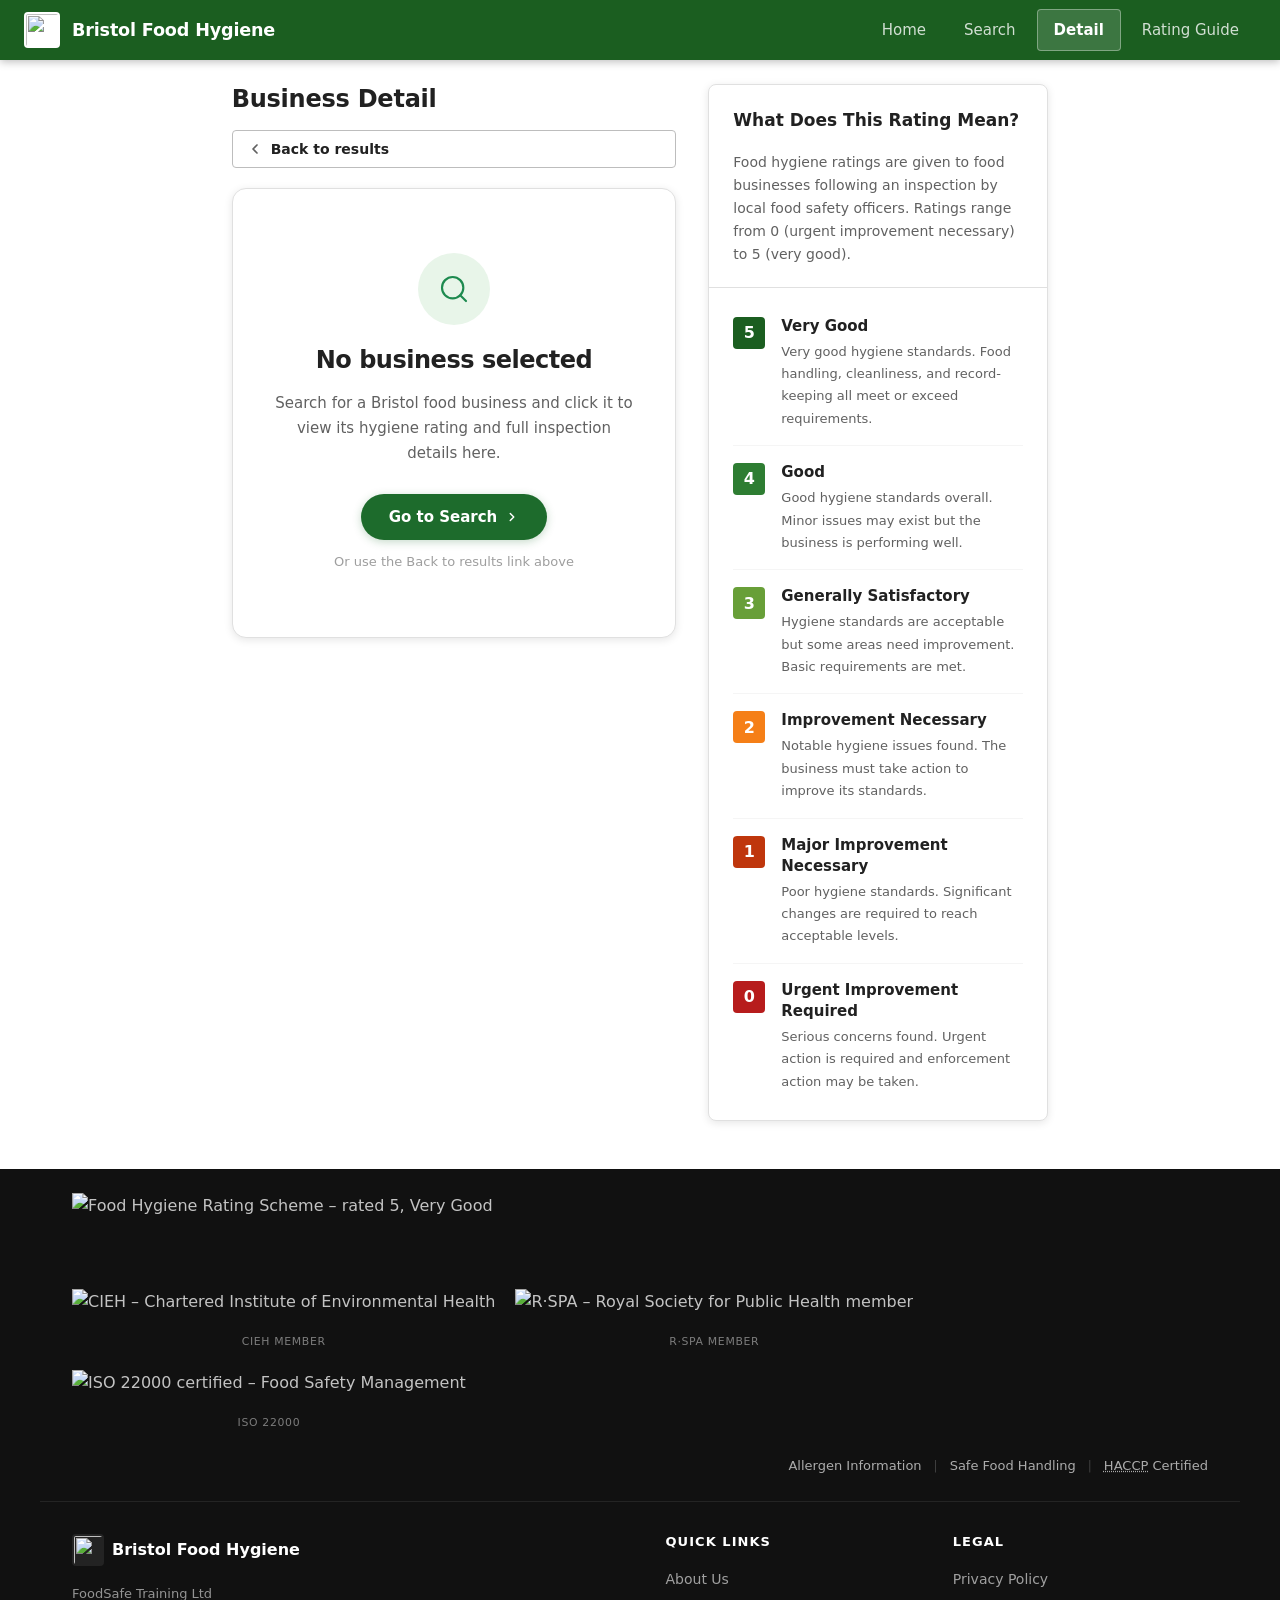
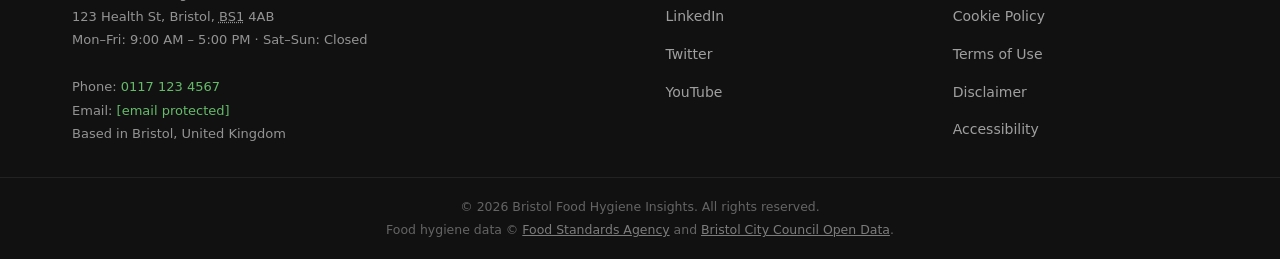
==== commit d6a89be7: "Create Business-Detail.html" ====
--- a/Business-Detail.html
+++ b/Business-Detail.html
@@ -1,430 +1,612 @@
+<!-- ===============================================================
+     Business-Detail.html
+     Bristol Food Hygiene Insights
+     ---------------------------------------------------------------
+     Purpose: Displays full hygiene rating and inspection details for
+     a single food business. Business data is injected at runtime by
+     data.js using the ?id= query parameter in the URL.
+     If no ID is provided, a demo-mode notice is shown and a sample
+     entry from the dataset is displayed instead.
+
+     Linked resources:
+       css/Style.css  - Global stylesheet (custom properties, layout)
+       data.js        - Fetches data, populates the page, controls notices
+       Main.js        - Handles the mobile navigation toggle behaviour
+
+     Accessibility:
+       lang="en-GB" declares British English to screen readers.
+       Skip link targets #main-content for keyboard users.
+       aria-label, aria-live, aria-current and role attributes are
+       used throughout to support assistive technology.
+=============================================================== -->
 <!DOCTYPE html>
-<!--
-  File: Business-Detail.html
-  Project: Bristol Food Hygiene Ratings
-  Version: 1.3.0
-  Author: Nadira Ali Robleh
-  Last updated: 11/03/2026
-
-  About this file:
-  This page shows the detailed view for one selected food business. I used it to
-  display the main information for a single premises, including its hygiene rating,
-  rating date, address, business type, official rating graphic, and any special
-  status notices such as awaiting inspection or a new rating pending.
-
-  Semantic versioning:
-  - MAJOR version = major structural or functional changes to the page
-  - MINOR version = new features added without breaking existing behaviour
-  - PATCH version = small fixes, accessibility updates or documentation improvements
-
-  Version history:
-  - 1.0.0 = first business detail page structure created
-  - 1.1.0 = added rating graphic, notices and sidebar guide
-  - 1.2.0 = improved accessibility and dynamic placeholders for loaded data
-  - 1.3.0 = added implementation notes, semantic versioning and code quality comments
-
-  Implementation notes:
-  - I used semantic HTML5 elements to make the page easier to read and maintain
-  - The page is split into clear sections such as breadcrumb navigation, business
-    information, notices, official rating graphic, sidebar guidance and footer
-  - Dynamic content is loaded through JavaScript using the URL parameter so the same
-    page structure can be reused for different businesses
-  - Styling is handled through the external stylesheet to keep presentation separate
-    from the content
-  - Placeholder values are shown first so the layout still exists before the data loads
-
-  Code quality notes:
-  - The page structure is organised into reusable sections with clear class names
-  - Accessibility was considered through headings, landmarks, ARIA labels and a skip link
-  - Fallback behaviour has been included for the rating image if it fails to load
-  - The layout separates static structure from dynamic data, which makes the page
-    easier to maintain and update later
--->
 <html lang="en-GB">
 <head>
-  <meta charset="UTF-8" />
-  <meta name="viewport" content="width=device-width, initial-scale=1.0" />
-
-  <!-- Basic SEO metadata for the business detail view -->
-  <meta
-    name="description"
-    content="View detailed food hygiene rating information for a specific business in Bristol."
-  />
-  <meta name="author" content="Bristol Food Hygiene Insights" />
+  <!-- Character encoding declared first so the browser interprets
+       all subsequent characters correctly -->
+  <meta charset="UTF-8">
+  <!-- Responsive viewport: prevents mobile browsers scaling the layout
+       and ensures correct display on all screen sizes -->
+  <meta name="viewport" content="width=device-width, initial-scale=1.0">
+  <!-- Page description shown in search engine results -->
+  <meta name="description" content="View food hygiene rating details for a specific business in Bristol.">
+  <!-- Author attribution for this page -->
+  <meta name="author" content="Bristol Food Hygiene Insights">
+  <!-- Open Graph meta tags control how this page appears when shared
+       on social media platforms such as Facebook and LinkedIn -->
+  <meta property="og:type" content="website">
+  <meta property="og:locale" content="en_GB">
+  <meta property="og:title" content="Business Detail – Bristol Food Hygiene">
   <title>Business Detail – Bristol Food Hygiene</title>
-
-  <!--
-    Performance improvement:
-    preconnect helps the browser prepare earlier for the font resources.
-  -->
-  <link rel="preconnect" href="https://fonts.googleapis.com" />
-  <link rel="preconnect" href="https://fonts.gstatic.com" crossorigin />
-  <link
-    href="https://fonts.googleapis.com/css2?family=Fraunces:opsz,wght@9..144,400;9..144,500;9..144,600;9..144,700&family=DM+Sans:opsz,wght@9..40,300;9..40,400;9..40,500;9..40,600;9..40,700;9..40,800&display=swap"
-    rel="stylesheet"
-  />
-
-  <!-- Main stylesheet for layout, colour, spacing and responsive behaviour -->
-  <link rel="stylesheet" href="style.css" />
-  <link rel="icon" type="image/svg+xml" href="assets/icons/favicon.svg" />
+  <!-- Preconnect hints establish early connections to Google Fonts servers,
+       reducing latency when the font stylesheets are requested below -->
+  <link rel="preconnect" href="https://fonts.googleapis.com">
+  <link rel="preconnect" href="https://fonts.gstatic.com" crossorigin>
+  <!-- Google Fonts stylesheet:
+       Fraunces - used for headings (serif, display typeface)
+       DM Sans  - used for body text (clean, modern sans-serif) -->
+  <link href="https://fonts.googleapis.com/css2?family=Fraunces:opsz,wght@9..144,400;9..144,500;9..144,600;9..144,700&family=DM+Sans:opsz,wght@9..40,300;9..40,400;9..40,500;9..40,600;9..40,700;9..40,800&display=swap" rel="stylesheet">
+  <!-- Global stylesheet containing custom properties, layout grid and
+       all shared component styles used across the site -->
+  <link rel="stylesheet" href="css/Style.css">
+  <!-- Favicon displayed in the browser tab and bookmarks -->
+  <link rel="icon" type="image/png" href="Assets/Icons/Logo.png">
+  <style>
+    /* ── No-business-selected empty state ── */
+    .no-biz-state {
+      display: none; /* shown by data.js showBusinessSelector() */
+      flex-direction: column;
+      align-items: center;
+      justify-content: center;
+      text-align: center;
+      gap: var(--sp-5);
+      padding: var(--sp-16) var(--sp-10);
+      background: var(--white);
+      border: 1.5px solid var(--border);
+      border-radius: var(--r-xl);
+      box-shadow: var(--shadow-md);
+    }
+
+    .no-biz-state__icon-wrap {
+      width: 72px;
+      height: 72px;
+      border-radius: 50%;
+      background: var(--green-100);
+      display: flex;
+      align-items: center;
+      justify-content: center;
+      flex-shrink: 0;
+    }
+    .no-biz-state__icon-wrap svg { stroke: var(--green-700); }
+
+    .no-biz-state__title {
+      font-size: 1.5rem;
+      font-weight: 700;
+      color: var(--text-primary);
+      margin: 0;
+      letter-spacing: -0.02em;
+    }
+
+    .no-biz-state__desc {
+      font-size: 0.9375rem;
+      line-height: 1.65;
+      color: var(--text-secondary);
+      max-width: 38ch;
+      margin: calc(var(--sp-1) * -1) 0 0;
+    }
+
+    .no-biz-state__cta {
+      display: inline-flex;
+      align-items: center;
+      gap: var(--sp-2);
+      padding: 0.7rem 1.75rem;
+      border-radius: var(--r-pill);
+      background: var(--green-800);
+      color: var(--white);
+      font-size: 0.9375rem;
+      font-weight: 600;
+      text-decoration: none;
+      transition: background var(--t-md), box-shadow var(--t-md), transform var(--t-md);
+      box-shadow: 0 2px 8px rgba(29,107,44,.25);
+      margin-top: var(--sp-2);
+    }
+    .no-biz-state__cta:hover,
+    .no-biz-state__cta:focus-visible {
+      background: var(--green-900);
+      color: var(--white);
+      transform: translateY(-1px);
+      box-shadow: 0 4px 14px rgba(29,107,44,.35);
+    }
+
+    .no-biz-state__hint {
+      font-size: 0.8125rem;
+      color: var(--text-muted);
+      margin-top: calc(var(--sp-2) * -1);
+    }
+  </style>
 </head>
 <body>
-  <!-- Skip link helps keyboard users move past repeated navigation -->
+
+  <!-- Skip link: allows keyboard and screen reader users to bypass the
+       site header and jump straight to the main content area.
+       Visually hidden until focused, controlled by .skip-link in Style.css -->
   <a class="skip-link" href="#main-content">Skip to main content</a>
 
-  <!-- Main site header and top navigation -->
+  <!-- ===============================================================
+       SITE HEADER
+       .site-header  - used by Main.js focus-outside handler
+       #nav-toggle   - used by data.js initNavToggle()
+       #primary-nav  - used by data.js initNavToggle()
+  =============================================================== -->
   <header class="site-header">
-    <section class="site-header__inner" aria-label="Site header">
-      <a class="site-header__brand" href="index.html" aria-label="Bristol Food Hygiene home">
-        <img
-          class="site-header__logo"
-          src="assets/icons/logo.png"
-          alt=""
-          aria-hidden="true"
-          width="38"
-          height="38"
-        />
-        <span class="site-header__name">Bristol Food Hygiene</span>
+
+    <a href="index.html" class="site-header__brand"
+       aria-label="Bristol Food Hygiene – go to home page">
+      <img class="site-header__logo"
+           src="Assets/Icons/Logo.png"
+           alt=""
+           aria-hidden="true"
+           width="36" height="36">
+      <span class="site-header__name">Bristol Food Hygiene</span>
+    </a>
+
+    <button id="nav-toggle"
+            type="button"
+            class="nav-toggle"
+            aria-expanded="false"
+            aria-controls="primary-nav"
+            aria-label="Open navigation menu">
+      <span class="nav-toggle__bar" aria-hidden="true"></span>
+      <span class="nav-toggle__bar" aria-hidden="true"></span>
+      <span class="nav-toggle__bar" aria-hidden="true"></span>
+    </button>
+
+    <nav class="primary-nav" id="primary-nav" aria-label="Primary navigation">
+      <ul class="primary-nav__list">
+        <li><a class="primary-nav__link" href="index.html">Home</a></li>
+        <li><a class="primary-nav__link" href="Search.html">Search</a></li>
+        <li><a class="primary-nav__link primary-nav__link--active" href="Business-Detail.html" aria-current="page">Detail</a></li>
+        <li><a class="primary-nav__link" href="Rating-Guide.html">Rating Guide</a></li>
+      </ul>
+    </nav>
+
+  </header>
+
+
+  <!-- ===============================================================
+       DEMO-MODE NOTICE BANNER
+       id="demo-notice" - data.js adds .is-visible when no ?id= in URL
+  =============================================================== -->
+  <!-- <aside> is used here because this notice is supplementary content
+       tangentially related to the main page content.
+       role="note" and aria-live="polite" ensure screen readers announce
+       the message without interrupting the user -->
+  <aside id="demo-notice" class="demo-notice" role="note" aria-live="polite">
+    <p>
+      <strong>Demo mode:</strong> No business ID was provided.
+      Showing a sample entry from the dataset.
+      <a href="Search.html">Search for a real business &rarr;</a>
+    </p>
+  </aside>
+
+
+  <!-- ===============================================================
+       MAIN CONTENT
+       detail-layout applies the two-column CSS grid directly on <main>
+       removing the need for a wrapper element entirely.
+  =============================================================== -->
+  <!-- id="main-content" is the target of the skip link above.
+       The CSS class detail-layout sets up the two-column grid:
+       left column for business details, right sidebar for the rating guide -->
+  <main id="main-content" class="detail-layout">
+
+    <!-- Left column: contains the business information card and
+         all three conditional status notices -->
+    <!-- Left column -->
+    <section class="detail-col" aria-label="Business information">
+
+      <!-- Page heading for the left detail column -->
+      <h1 class="detail-heading">Business Detail</h1>
+
+      <!-- Back link navigates the user to the Search results page.
+           The SVG chevron icon is decorative and hidden from assistive technology -->
+      <a href="Search.html" class="btn-back">
+        <svg width="16" height="16" viewBox="0 0 24 24" fill="none" stroke="currentColor"
+             stroke-width="2.5" stroke-linecap="round" stroke-linejoin="round" aria-hidden="true">
+          <polyline points="15 18 9 12 15 6"></polyline>
+        </svg>
+        Back to results
       </a>
 
-      <!--
-        Mobile navigation button.
-        ARIA attributes are used so assistive technology can understand the menu state.
+
+      <!-- No-selection empty state.
+        Shown by showBusinessSelector() in data.js when no ?id= present.
+        Hidden by populateDetailPage() once a business loads.
       -->
-      <button
-        class="nav-toggle"
-        type="button"
-        id="nav-toggle"
-        aria-controls="primary-nav"
-        aria-expanded="false"
-        aria-label="Open navigation menu"
-      >
-        <span class="nav-toggle__bar" aria-hidden="true"></span>
-        <span class="nav-toggle__bar" aria-hidden="true"></span>
-        <span class="nav-toggle__bar" aria-hidden="true"></span>
-      </button>
-
-      <nav class="primary-nav" id="primary-nav" aria-label="Primary navigation">
-        <ul class="primary-nav__list">
-          <li><a class="primary-nav__link" href="index.html">Home</a></li>
-          <li><a class="primary-nav__link" href="Search.html">Search</a></li>
-          <li><a class="primary-nav__link primary-nav__link--active" href="Business-Detail.html" aria-current="page">Business Detail</a></li>
-          <li><a class="primary-nav__link" href="Rating-Guide.html">Rating Guide</a></li>
-        </ul>
+      <section id="no-business-selected" class="no-biz-state" aria-live="polite" aria-labelledby="no-biz-title">
+
+        <span class="no-biz-state__icon-wrap" aria-hidden="true">
+          <svg width="32" height="32" viewBox="0 0 24 24" fill="none"
+               stroke-width="1.6" stroke-linecap="round" stroke-linejoin="round">
+            <circle cx="11" cy="11" r="8"/>
+            <line x1="21" y1="21" x2="16.65" y2="16.65"/>
+          </svg>
+        </span>
+
+        <h2 class="no-biz-state__title" id="no-biz-title">No business selected</h2>
+
+        <p class="no-biz-state__desc">
+          Search for a Bristol food business and click it
+          to view its hygiene rating and full inspection details here.
+        </p>
+
+        <a href="Search.html" class="no-biz-state__cta">
+          Go to Search
+          <svg width="14" height="14" viewBox="0 0 24 24" fill="none"
+               stroke="currentColor" stroke-width="2.5"
+               stroke-linecap="round" stroke-linejoin="round" aria-hidden="true">
+            <polyline points="9 18 15 12 9 6"/>
+          </svg>
+        </a>
+
+        <p class="no-biz-state__hint">Or use the Back to results link above</p>
+
+      </section>
+
+
+      <!-- Business Card
+        article.biz-card         - data.js removes .is-loading once populated
+        data.biz-rating-badge    - data.js sets textContent, [value], aria-label
+        h2.biz-card__name        - data.js sets textContent
+        ul.biz-card__tags        - data.js sets innerHTML with <li><span class="tag ...">
+        p.biz-card__addr > span  - data.js sets textContent of the inner <span>
+        dl.biz-table             - data.js iterates .biz-label dt elements
+      -->
+      <!-- <article> is appropriate here because the business card is a
+           self-contained piece of content that makes sense independently.
+           .is-loading is removed by data.js once the data has been fetched.
+           aria-labelledby links the article to the business name heading -->
+      <article class="biz-card is-loading" aria-labelledby="biz-name">
+
+        <header class="biz-card__header">
+
+          <!--
+            <data> is semantically correct for a machine-readable value
+            with a human-readable representation.
+            The [value] attribute is updated by data.js; CSS uses it for colour.
+            role="img" added so aria-label is permitted on the element.
+          -->
+          <!-- Rating badge displayed prominently in the card header.
+               Initialised with a dash placeholder; data.js populates the real value.
+               The [value] attribute drives CSS colour-coding of the badge -->
+          <data class="biz-rating-badge" value="" role="img" aria-label="Loading rating">&ndash;</data>
+
+          <!-- Identity block: wraps the name, tags, and address to the right of the badge -->
+          <div class="biz-card__identity">
+
+            <!-- Business name heading. data.js sets textContent once loaded.
+                 "Loading..." is a placeholder shown during the skeleton loading state -->
+            <h2 class="biz-card__name" id="biz-name">Loading&hellip;</h2>
+
+            <!-- Tag list showing the business category and its rating status.
+                 data.js replaces the entire innerHTML with live data tags -->
+            <ul class="biz-card__tags" aria-label="Business category and status">
+              <!-- data.js replaces this innerHTML -->
+              <li><span class="tag tag--type">&ndash;</span></li>
+              <li><span class="tag tag--status">&#10003; Rated</span></li>
+            </ul>
+
+            <!-- Address display with a decorative location pin SVG icon.
+                 aria-hidden hides the icon from screen readers.
+                 The inner <span> is populated by data.js at runtime -->
+            <p class="biz-card__addr">
+              <svg class="addr-icon" viewBox="0 0 14 18" fill="none"
+                   xmlns="http://www.w3.org/2000/svg" aria-hidden="true">
+                <path d="M7 0C4.24 0 2 2.24 2 5c0 3.75 5 11 5 11s5-7.25 5-11c0-2.76-2.24-5-5-5z"
+                      fill="currentColor"/>
+                <circle cx="7" cy="5" r="2" fill="white"/>
+              </svg>
+              <!-- data.js sets the span's textContent -->
+              <span>&ndash;</span>
+            </p>
+
+          </div><!-- /biz-card__identity -->
+
+        </header>
+
+        <!-- Horizontal divider between the card header and the detail table -->
+        <hr class="biz-divider">
+
+
+        <!--
+          Description list - data.js reads each dt.biz-label's textContent,
+          then populates dt.nextElementSibling (the dd.biz-value).
+          The dt text must EXACTLY match the switch-case strings in data.js.
+        -->
+        <!-- Definition list displaying all structured business fields.
+             Each dt.biz-label is a field label; each dd.biz-value is its value.
+             data.js matches the dt text against switch-case labels to decide
+             which value to insert into the corresponding dd -->
+        <dl class="biz-table" aria-label="Full business details">
+
+          <!-- Business name field: populated by data.js at runtime -->
+          <dt class="biz-label">Business Name</dt>
+          <dd class="biz-value">&ndash;</dd>
+
+          <!-- Full address field: populated by data.js at runtime -->
+          <dt class="biz-label">Full Address</dt>
+          <dd class="biz-value">&ndash;</dd>
+
+          <!-- Postcode field: populated by data.js at runtime -->
+          <dt class="biz-label">Postcode</dt>
+          <dd class="biz-value">&ndash;</dd>
+
+          <!-- Business type field (e.g. Restaurant, Takeaway): populated by data.js -->
+          <dt class="biz-label">Business Type</dt>
+          <dd class="biz-value">&ndash;</dd>
+
+          <!--
+            Hygiene Rating row:
+            meter.biz-rating-meter - data.js sets [value] + aria-label
+            span.biz-rating-label  - data.js sets innerHTML
+          -->
+          <dt class="biz-label">Hygiene Rating</dt>
+          <dd class="biz-value">
+            <meter class="biz-rating-meter"
+                   min="0" max="5" value="0"
+                   aria-label="Hygiene rating: not yet loaded">
+            </meter>
+            <span class="biz-rating-label">&ndash;</span>
+          </dd>
+
+          <!--
+            Rating Date row:
+            time.biz-rating-date - data.js sets textContent + [datetime].
+            datetime="2000-01-01" is a valid placeholder; data.js overwrites it.
+          -->
+          <!-- Rating Date field: <time> provides a machine-readable ISO date
+               via the [datetime] attribute, which data.js overwrites at runtime.
+               The placeholder "2000-01-01" is a syntactically valid date value -->
+          <dt class="biz-label">Rating Date</dt>
+          <dd class="biz-value">
+            <time class="biz-rating-date" datetime="2000-01-01">&ndash;</time>
+          </dd>
+
+          <!--
+            Rating Status row:
+            data.js sets innerHTML to a status chip span.
+          -->
+          <!-- Rating Status field: data.js injects a styled chip element
+               (e.g. "Pass", "Fail") as the innerHTML of the inner span -->
+          <dt class="biz-label">Rating Status</dt>
+          <dd class="biz-value">
+            <span class="biz-status-chip">&ndash;</span>
+          </dd>
+
+          <!-- New Rating Pending field: data.js sets this to "Yes" or "No"
+               depending on the business newRatingPending property -->
+          <dt class="biz-label">New Rating Pending</dt>
+          <dd class="biz-value">&ndash;</dd>
+
+        </dl>
+
+      </article>
+
+
+      <!-- This section groups the three conditional status notices.
+           Each notice is hidden by default; data.js reveals the relevant
+           one based on the business rating status properties -->
+      <!-- Status Notices
+        data.js shows/hides each notice via el.style.display.
+        All three are initially hidden.
+        <p role="status"> is correct - each is a single live region
+        paragraph, not a structural section of content.
+      -->
+      <section class="detail-section" aria-label="Status notices" style="display:none">
+
+        <h2 class="detail-section-title">
+          <span aria-hidden="true"></span>
+          Status Notices
+        </h2>
+
+        <!-- notice-pending -->
+        <p class="notice notice--pending" role="status" aria-live="polite">
+          <span class="notice__figure" aria-hidden="true">
+            <img src="Assets/Icons/hourglass icon.png" alt="Hourglass icon" class="notice__icon-img" width="28" height="28">
+          </span>
+          <span>
+            <strong class="notice__title">A new rating is pending</strong>
+            <span class="notice__desc">A new inspection has been carried out. The rating shown may change soon.</span>
+          </span>
+        </p>
+
+        <!-- notice-awaiting -->
+        <p class="notice notice--awaiting" role="status" aria-live="polite">
+          <span class="notice__figure" aria-hidden="true">
+            <img src="Assets/Icons/ notice__icon.png" alt="" class="notice__icon-img" width="28" height="28">
+          </span>
+          <span>
+            <strong class="notice__title">Awaiting Inspection</strong>
+            <span class="notice__desc">This business has not yet been inspected. No rating is currently available.</span>
+          </span>
+        </p>
+
+        <!-- notice-exempt -->
+        <p class="notice notice--exempt" role="status" aria-live="polite">
+          <span class="notice__figure" aria-hidden="true">
+            <img src="Assets/Icons/exempt.png" alt="" class="notice__icon-img" width="28" height="28">
+          </span>
+          <span>
+            <strong class="notice__title">Exempt from Rating</strong>
+            <span class="notice__desc">This business is exempt from the food hygiene rating scheme.</span>
+          </span>
+        </p>
+
+      </section>
+
+    </section><!-- /detail-col -->
+
+
+    <!-- Right sidebar: displays a static reference guide explaining
+         what each hygiene rating score means to consumers -->
+    <!-- Right Sidebar -->
+    <aside class="detail-sidebar" aria-label="Food hygiene rating guide">
+      <section class="sidebar-card" aria-labelledby="sidebar-guide-heading">
+
+        <h2 class="sidebar-card__title" id="sidebar-guide-heading">What Does This Rating Mean?</h2>
+
+        <p class="sidebar-card__intro">
+          Food hygiene ratings are given to food businesses following an inspection by
+          local food safety officers. Ratings range from&nbsp;0 (urgent improvement
+          necessary) to&nbsp;5 (very good).
+        </p>
+
+        <!--
+          Ordered list with reversed so it counts 5 to 0, matching
+          the visual order. Each li is a rating level entry.
+        -->
+        <ol class="rating-guide-list" reversed aria-label="Hygiene rating scores, highest to lowest">
+
+          <li class="rg-item">
+            <span class="rg-badge rg-badge--5" aria-hidden="true">5</span>
+            <p><strong class="rg-title">Very Good</strong>
+               <span class="rg-desc">Very good hygiene standards. Food handling, cleanliness, and record-keeping all meet or exceed requirements.</span></p>
+          </li>
+
+          <li class="rg-item">
+            <span class="rg-badge rg-badge--4" aria-hidden="true">4</span>
+            <p><strong class="rg-title">Good</strong>
+               <span class="rg-desc">Good hygiene standards overall. Minor issues may exist but the business is performing well.</span></p>
+          </li>
+
+          <li class="rg-item">
+            <span class="rg-badge rg-badge--3" aria-hidden="true">3</span>
+            <p><strong class="rg-title">Generally Satisfactory</strong>
+               <span class="rg-desc">Hygiene standards are acceptable but some areas need improvement. Basic requirements are met.</span></p>
+          </li>
+
+          <li class="rg-item">
+            <span class="rg-badge rg-badge--2" aria-hidden="true">2</span>
+            <p><strong class="rg-title">Improvement Necessary</strong>
+               <span class="rg-desc">Notable hygiene issues found. The business must take action to improve its standards.</span></p>
+          </li>
+
+          <li class="rg-item">
+            <span class="rg-badge rg-badge--1" aria-hidden="true">1</span>
+            <p><strong class="rg-title">Major Improvement Necessary</strong>
+               <span class="rg-desc">Poor hygiene standards. Significant changes are required to reach acceptable levels.</span></p>
+          </li>
+
+          <li class="rg-item">
+            <span class="rg-badge rg-badge--0" aria-hidden="true">0</span>
+            <p><strong class="rg-title">Urgent Improvement Required</strong>
+               <span class="rg-desc">Serious concerns found. Urgent action is required and enforcement action may be taken.</span></p>
+          </li>
+
+        </ol>
+
+      </section>
+    </aside>
+
+  </main>
+
+
+  <!-- ===============================================================
+       SITE FOOTER
+  =============================================================== -->
+  <footer class="site-footer">
+
+    <!-- Certifications and compliance section:
+         displays the FHRS badge, third-party certification logos,
+         and links to compliance-related articles on Substack -->
+    <section class="footer-certs" aria-label="Certifications and compliance">
+      <!-- FHRS (Food Hygiene Rating Scheme) badge image.
+           loading="lazy" defers loading until the image enters the viewport,
+           improving initial page load performance -->
+      <img class="footer-certs__fhrs"
+           src="Assets/Icons/Food_Hygiene_Rating_Badge.png"
+           alt="Food Hygiene Rating Scheme – rated 5, Very Good"
+           loading="lazy">
+      <!-- List of certification body logos with their labels -->
+      <ul class="footer-certs__logos" aria-label="Certification badges">
+        <li class="footer-cert-badge">
+          <img src="Assets/Icons/cieh.png"
+               alt="CIEH – Chartered Institute of Environmental Health"
+               loading="lazy">
+          <span>CIEH Member</span>
+        </li>
+        <li class="footer-cert-badge">
+          <img src="Assets/Icons/rspa.png"
+               alt="R·SPA – Royal Society for Public Health member"
+               loading="lazy">
+          <span>R·SPA Member</span>
+        </li>
+        <li class="footer-cert-badge">
+          <img src="Assets/Icons/iso22000.png"
+               alt="ISO 22000 certified – Food Safety Management"
+               loading="lazy">
+          <span>ISO 22000</span>
+        </li>
+      </ul>
+      <!-- Compliance resource links: open in a new tab.
+           rel="noopener noreferrer" prevents the new tab accessing the opener
+           window and avoids passing the referrer header -->
+      <nav class="footer-certs__links" aria-label="Compliance resources">
+        <a href="https://bristolfoodhygieneratings.substack.com/p/what-you-need-to-know-about-allergen"
+           rel="noopener noreferrer" target="_blank">
+          Allergen Information <span class="visually-hidden">(opens in new tab)</span>
+        </a>
+        <span aria-hidden="true">|</span>
+        <a href="https://bristolfoodhygieneratings.substack.com/p/safe-food-handling-what-it-looks"
+           rel="noopener noreferrer" target="_blank">
+          Safe Food Handling <span class="visually-hidden">(opens in new tab)</span>
+        </a>
+        <span aria-hidden="true">|</span>
+        <a href="https://bristolfoodhygieneratings.substack.com/p/haccp-certified-what-it-means-and"
+           rel="noopener noreferrer" target="_blank">
+          <abbr title="Hazard Analysis and Critical Control Points">HACCP</abbr> Certified
+          <span class="visually-hidden">(opens in new tab)</span>
+        </a>
       </nav>
     </section>
-  </header>
-
-  <!--
-    Breadcrumb navigation:
-    This helps the user understand where they are in the site and gives a quick way
-    back to the previous page.
-  -->
-  <nav class="breadcrumb" aria-label="Breadcrumb">
-    <ol class="breadcrumb__list">
-      <li class="breadcrumb__item"><a class="breadcrumb__link" href="index.html">Home</a></li>
-      <li class="breadcrumb__item"><a class="breadcrumb__link" href="Search.html">Back to results</a></li>
-      <li class="breadcrumb__item breadcrumb__item--current" aria-current="page">Business Detail</li>
-    </ol>
-  </nav>
-
-  <!-- Main content area for the selected business -->
-  <main id="main-content" class="detail-layout">
-    <section class="detail-col" aria-label="Business information">
-      <h1 class="detail-heading">Business Detail</h1>
-
-      <!-- Back button for easier navigation -->
-      <p>
-        <a class="btn-back" href="Search.html">
-          <svg xmlns="http://www.w3.org/2000/svg" width="15" height="15" viewBox="0 0 24 24" fill="none" stroke="currentColor" stroke-width="2" stroke-linecap="round" stroke-linejoin="round" aria-hidden="true" focusable="false">
-            <polyline points="15 18 9 12 15 6"></polyline>
-          </svg>
-          Back to results
-        </a>
-      </p>
-
-      <!--
-        Main business card:
-        data.js fills in all of these placeholders using the ?id= parameter in the URL.
-        Starting with placeholder values helps keep the layout stable before data loads.
-      -->
-      <article class="biz-card" aria-labelledby="business-name">
-        <header class="biz-card__header">
-          <span class="biz-rating-badge biz-rating-badge--5" aria-label="Hygiene rating">–</span>
-
-          <section class="biz-card__title-group" aria-label="Business summary">
-            <h2 class="biz-card__name" id="business-name">Loading…</h2>
-
-            <ul class="biz-card__tags" aria-label="Business tags">
-              <li>
-                <span class="tag tag--type">–</span>
-              </li>
-            </ul>
-
-            <p class="biz-card__addr">
-              <svg xmlns="http://www.w3.org/2000/svg" width="13" height="13" viewBox="0 0 24 24" fill="none" stroke="currentColor" stroke-width="2" stroke-linecap="round" stroke-linejoin="round" aria-hidden="true" focusable="false">
-                <path d="M21 10c0 7-9 13-9 13s-9-6-9-13a9 9 0 0 1 18 0z"></path>
-                <circle cx="12" cy="10" r="3"></circle>
-              </svg>
-              <span>–</span>
-            </p>
-          </section>
-        </header>
-
-        <hr class="biz-divider" />
-
-        <!--
-          Definition list:
-          I used a definition list here because it suits label/value information well.
-        -->
-        <dl class="biz-table">
-          <section class="biz-row">
-            <dt class="biz-label">Business Name</dt>
-            <dd class="biz-value">–</dd>
-          </section>
-
-          <section class="biz-row">
-            <dt class="biz-label">Full Address</dt>
-            <dd class="biz-value">–</dd>
-          </section>
-
-          <section class="biz-row">
-            <dt class="biz-label">Postcode</dt>
-            <dd class="biz-value">–</dd>
-          </section>
-
-          <section class="biz-row">
-            <dt class="biz-label">Business Type</dt>
-            <dd class="biz-value">–</dd>
-          </section>
-
-          <section class="biz-row">
-            <dt class="biz-label">Hygiene Rating</dt>
-            <dd class="biz-value">–</dd>
-          </section>
-
-          <section class="biz-row">
-            <dt class="biz-label">Rating Date</dt>
-            <dd class="biz-value">–</dd>
-          </section>
-
-          <section class="biz-row">
-            <dt class="biz-label">Rating Status</dt>
-            <dd class="biz-value">–</dd>
-          </section>
-
-          <section class="biz-row">
-            <dt class="biz-label">New Rating Pending</dt>
-            <dd class="biz-value">–</dd>
-          </section>
-        </dl>
-      </article>
-
-      <!--
-        Official rating graphic:
-        This section shows the FHRS image where available.
-        A fallback has been included in case the image does not load properly.
-      -->
-      <section class="detail-section" aria-labelledby="graphic-title">
-        <h2 class="detail-section-title" id="graphic-title">
-          <svg xmlns="http://www.w3.org/2000/svg" width="17" height="17" viewBox="0 0 24 24" fill="none" stroke="currentColor" stroke-width="2" stroke-linecap="round" stroke-linejoin="round" aria-hidden="true" focusable="false">
-            <rect x="3" y="3" width="18" height="18" rx="2" ry="2"></rect>
-            <circle cx="8.5" cy="8.5" r="1.5"></circle>
-            <polyline points="21 15 16 10 5 21"></polyline>
-          </svg>
-          Official Rating Graphic
-        </h2>
-
-        <figure class="fhrs-graphic-wrap">
-          <!-- data.js sets the src on this image -->
-          <img
-            class="fhrs-img"
-            src=""
-            alt="Official Food Hygiene Rating graphic"
-            onerror="this.style.display='none'; document.getElementById('fhrs-fb').style.display='flex';"
-          />
-
-          <figcaption class="fhrs-fallback-col">
-            <p class="fhrs-fallback-lbl">Fallback if image fails to load</p>
-            <span id="fhrs-fb" class="fhrs-fallback-box" aria-label="Food Hygiene Rating" style="display:none;">–</span>
-            <p class="fhrs-fallback-desc">
-              This is the official food hygiene rating as displayed at the premises.
-            </p>
-            <a class="fhrs-link" href="https://www.food.gov.uk" target="_blank" rel="noopener noreferrer">
-              food.gov.uk &rarr;
-            </a>
-          </figcaption>
-        </figure>
-      </section>
-
-      <!--
-        Status notices:
-        These are hidden by default and shown only when relevant for the current business.
-      -->
-      <section class="detail-section" aria-labelledby="status-title">
-        <h2 class="detail-section-title" id="status-title">
-          <svg xmlns="http://www.w3.org/2000/svg" width="17" height="17" viewBox="0 0 24 24" fill="none" stroke="currentColor" stroke-width="2" stroke-linecap="round" stroke-linejoin="round" aria-hidden="true" focusable="false">
-            <circle cx="12" cy="12" r="10"></circle>
-            <polyline points="12 6 12 12 16 14"></polyline>
-          </svg>
-          Status Notices
-        </h2>
-
-        <ul class="notices-wrap">
-          <!-- All notices start hidden and data.js reveals the correct one if needed -->
-          <li class="notice notice--pending" role="status" style="display:none;">
-            <span class="notice__icon" aria-hidden="true">⏳</span>
-            <p>
-              <strong class="notice__title">A new rating is pending</strong>
-              <span class="notice__desc"> A new inspection has been carried out. The rating shown may change soon.</span>
-            </p>
-          </li>
-
-          <li class="notice notice--awaiting" role="status" style="display:none;">
-            <span class="notice__icon" aria-hidden="true">🕐</span>
-            <p>
-              <strong class="notice__title">Awaiting Inspection</strong>
-              <span class="notice__desc"> This business has not yet been inspected. No rating is currently available.</span>
-            </p>
-          </li>
-
-          <li class="notice notice--exempt" role="status" style="display:none;">
-            <span class="notice__icon" aria-hidden="true">ℹ️</span>
-            <p>
-              <strong class="notice__title">Exempt from Rating</strong>
-              <span class="notice__desc"> This business is exempt from the food hygiene rating scheme.</span>
-            </p>
-          </li>
-        </ul>
-      </section>
-    </section>
-
-    <!--
-      Sidebar:
-      I added this to help users understand what the rating means without needing
-      to leave the page.
-    -->
-    <aside class="detail-sidebar" aria-label="Rating guide">
-      <section class="sidebar-card">
-        <h2 class="sidebar-card__title">What Does This Rating Mean?</h2>
-        <p class="sidebar-card__intro">
-          Ratings are awarded following an inspection by local food safety officers and range from 0 (urgent improvement required) to 5 (very good).
-        </p>
-
-        <ul class="rating-guide-list" aria-label="Rating guide">
-          <li class="rg-item">
-            <span class="rg-badge rg-badge--5" aria-label="Rating 5">5</span>
-            <p><strong class="rg-title">Very Good</strong><span class="rg-desc"> All aspects of food hygiene meet or exceed requirements.</span></p>
-          </li>
-          <li class="rg-item">
-            <span class="rg-badge rg-badge--4" aria-label="Rating 4">4</span>
-            <p><strong class="rg-title">Good</strong><span class="rg-desc"> Good hygiene overall with only minor issues.</span></p>
-          </li>
-          <li class="rg-item">
-            <span class="rg-badge rg-badge--3" aria-label="Rating 3">3</span>
-            <p><strong class="rg-title">Generally Satisfactory</strong><span class="rg-desc"> Basic requirements met, some areas need attention.</span></p>
-          </li>
-          <li class="rg-item">
-            <span class="rg-badge rg-badge--2" aria-label="Rating 2">2</span>
-            <p><strong class="rg-title">Improvement Necessary</strong><span class="rg-desc"> Notable issues found. Action is required.</span></p>
-          </li>
-          <li class="rg-item">
-            <span class="rg-badge rg-badge--1" aria-label="Rating 1">1</span>
-            <p><strong class="rg-title">Major Improvement Necessary</strong><span class="rg-desc"> Poor standards. Significant changes required.</span></p>
-          </li>
-          <li class="rg-item">
-            <span class="rg-badge rg-badge--0" aria-label="Rating 0">0</span>
-            <p><strong class="rg-title">Urgent Improvement Required</strong><span class="rg-desc"> Serious concerns. Enforcement may be taken.</span></p>
-          </li>
-        </ul>
-
-        <p class="sidebar-card__sub">Special Statuses</p>
-        <ul class="sp-list" aria-label="Special statuses">
-          <li class="sp-item sp-item--awaiting">
-            <strong>⏳ Awaiting Inspection</strong>
-            <p>Newly registered, not yet inspected. No rating is available.</p>
-          </li>
-          <li class="sp-item sp-item--pending">
-            <strong>🔄 New Rating Pending</strong>
-            <p>Inspection completed. Displayed rating may change soon.</p>
-          </li>
-          <li class="sp-item sp-item--exempt">
-            <strong>ℹ️ Exempt</strong>
-            <p>This premises is not required to hold a rating.</p>
-          </li>
-        </ul>
-
-        <p>
-          <a class="btn-full-guide" href="Rating-Guide.html">Full Rating Guide &rarr;</a>
-        </p>
-      </section>
-    </aside>
-  </main>
-
-  <!--
-    Footer:
-    This helps the page feel complete and trustworthy by including contact details,
-    legal links and source attribution.
-  -->
-  <footer class="site-footer">
-    <section class="footer-certs" aria-label="Certifications and compliance">
-      <article class="footer-certs__inner">
-        <img
-          class="footer-certs__fhrs"
-          src="assets/icons/fhrs-rating-5.png"
-          alt="Food Hygiene Rating Scheme – rated 5 Very Good"
-          loading="lazy"
-        />
-
-        <ul class="footer-certs__logos" aria-label="Certification badges">
-          <li class="footer-cert-badge">
-            <img src="assets/icons/cieh.png" alt="CIEH Member" loading="lazy" />
-            <span>CIEH Member</span>
-          </li>
-          <li class="footer-cert-badge">
-            <img src="assets/icons/rspa.png" alt="R·SPA Member" loading="lazy" />
-            <span>R·SPA Member</span>
-          </li>
-          <li class="footer-cert-badge">
-            <img src="assets/icons/iso22000.png" alt="ISO 22000 Certified" loading="lazy" />
-            <span>ISO 22000</span>
-          </li>
-        </ul>
-
-        <nav class="footer-certs__links" aria-label="Compliance links">
-          <a href="https://bristolfoodhygieneratings.substack.com/p/what-you-need-to-know-about-allergen" rel="noopener noreferrer" target="_blank">Allergen Information</a>
-          <span aria-hidden="true">|</span>
-          <a href="https://bristolfoodhygieneratings.substack.com/p/safe-food-handling-what-it-looks" rel="noopener noreferrer" target="_blank">Safe Food Handling</a>
-          <span aria-hidden="true">|</span>
-          <a href="https://bristolfoodhygieneratings.substack.com/p/haccp-certified-what-it-means-and" rel="noopener noreferrer" target="_blank">HACCP Certified</a>
-        </nav>
-      </article>
-    </section>
-
-    <section class="footer-main" aria-label="Footer content">
-      <section class="footer-brand" aria-label="Brand information">
-        <a class="footer-brand__link" href="index.html" aria-label="Bristol Food Hygiene home">
-          <img class="footer-brand__logo" src="assets/icons/logo.png" alt="" aria-hidden="true" width="34" height="34" />
+
+    <!-- Main footer content: brand block and navigation columns -->
+    <section class="footer-main" aria-label="Footer information">
+
+      <!-- Brand block: logo, site name and contact address -->
+      <section class="footer-brand" aria-label="Organisation contact information">
+        <a class="footer-brand__link" href="index.html"
+           aria-label="Bristol Food Hygiene – return to homepage">
+          <img class="footer-brand__logo" src="Assets/Icons/Logo.png"
+               alt="" aria-hidden="true" width="34" height="34">
           <span class="footer-brand__name">Bristol Food Hygiene</span>
         </a>
-
+        <!-- <address> is semantically correct for contact information
+             relating to the nearest article or body of content.
+             &ndash; provides an en dash; &middot; provides a centred dot separator -->
         <address class="footer-brand__addr">
-          FoodSafe Training Ltd &middot; 123 Health St, Bristol, <abbr title="Postcode">BS1</abbr> 4AB<br />
-          Mon–Fri: 9:00 AM – 5:00 PM &middot; Sat–Sun: Closed<br /><br />
-          Phone: <a href="tel:+441171234567">0117 123 4567</a> &middot;
-          Email: <a href="mailto:contact@bristolfoodhygiene.co.uk">contact@bristolfoodhygiene.co.uk</a>
+          FoodSafe Training Ltd<br>
+          123 Health St, Bristol, <abbr title="Postcode">BS1</abbr> 4AB<br>
+          Mon–Fri: 9:00 AM – 5:00 PM &middot; Sat–Sun: Closed<br>
+          <br>
+          Phone: <a href="tel:+441171234567">0117 123 4567</a><br>
+          Email: <a href="/cdn-cgi/l/email-protection#783a0a110b0c1714273e17171c2730011f111d161d3810170c15191114561b1715"><span class="__cf_email__" data-cfemail="b9fbcbd0cacdd6d5e6ffd6d6dde6f1c0ded0dcd7dcf9d1d6cdd4d8d0d597dad6d4">[email&#160;protected]</span></a><br>
+          Based in Bristol, United Kingdom
         </address>
       </section>
 
+      <!-- Quick links navigation column -->
       <nav class="footer-nav" aria-label="Quick links">
         <h2 class="footer-nav__heading">Quick Links</h2>
         <ul class="footer-nav__list">
           <li><a class="footer-nav__link" href="https://bristolfoodhygieneratings.substack.com/p/about-bristol-food-hygiene-ratings" rel="noopener noreferrer" target="_blank">About Us</a></li>
           <li><a class="footer-nav__link" href="https://www.linkedin.com/in/bristol-food-hygiene-" rel="noopener noreferrer" target="_blank">LinkedIn</a></li>
           <li><a class="footer-nav__link" href="https://twitter.com/FoodRating" rel="noopener noreferrer" target="_blank">Twitter</a></li>
+          <li><a class="footer-nav__link" href="https://www.youtube.com" rel="noopener noreferrer" target="_blank">YouTube</a></li>
         </ul>
       </nav>
 
+      <!-- Legal navigation column: links to policy and compliance pages -->
       <nav class="footer-nav" aria-label="Legal information">
         <h2 class="footer-nav__heading">Legal</h2>
         <ul class="footer-nav__list">
@@ -435,25 +617,61 @@
           <li><a class="footer-nav__link" href="https://bristolfoodhygieneratings.substack.com/p/accessibility" rel="noopener noreferrer" target="_blank">Accessibility</a></li>
         </ul>
       </nav>
+
     </section>
 
+    <!-- ── Copyright bar ──
+         Changed from <footer> (invalid nested footer) to <section>.
+         This is a self-contained, thematically distinct portion of the
+         site footer grouping copyright and data-attribution content.
+         <section> is the correct semantic choice: it has its own
+         implicit heading context via aria-label, and is not a
+         landmark footer in its own right.
+    -->
+    <!-- Copyright and data attribution bar at the very bottom of the page.
+         <time datetime="2026"> provides a machine-readable year for search
+         engines and other automated tools -->
     <section class="footer-copy" aria-label="Copyright information">
       <p>&copy; <time datetime="2026">2026</time> Bristol Food Hygiene Insights. All rights reserved.</p>
       <p>
         Food hygiene data &copy;
         <a href="https://www.food.gov.uk/" rel="noopener noreferrer" target="_blank">Food Standards Agency</a>
         and
-        <a href="https://opendata.bristol.gov.uk/datasets/7d0994dded2348d5aff6d419b0c76bb9_0/explore" rel="noopener noreferrer" target="_blank">Bristol City Council Open Data</a>.
+        <a href="https://opendata.bristol.gov.uk/datasets/7d0994dded2348d5aff6d419b0c76bb9_0/explore"
+           rel="noopener noreferrer" target="_blank">Bristol City Council Open Data</a>.
       </p>
     </section>
+
   </footer>
 
-  <!--
-    External scripts:
-    data.js handles the business data and populates the placeholders on this page.
-    main.js is likely used for shared site behaviour such as the navigation menu.
-  -->
-  <script src="data.js"></script>
-  <script src="main.js"></script>
+  <!-- ================================================================
+       SCRIPTS
+       data.js is loaded first because it defines the dataset and all
+       helper functions. Main.js depends on those, so it loads second.
+       Placing both scripts at the bottom of <body> ensures the full
+       HTML is parsed before either script runs.
+  ================================================================ -->
+  <script src="js/data.js"></script>
+  <script src="js/Main.js"></script>
+
+  <script>
+    /* Runs after data.js has finished on DOMContentLoaded.
+       If a real business is loaded (?id= present), force the
+       Status Notices section and all three notice boxes to show.
+       If no ?id= is present (empty state), do nothing — data.js
+       already hides the section via showBusinessSelector(). */
+    document.addEventListener('DOMContentLoaded', function () {
+      var id = new URLSearchParams(window.location.search).get('id');
+      if (!id) return; /* no business loaded — leave section hidden */
+
+      setTimeout(function () {
+        var section = document.querySelector('.detail-section');
+        if (section) section.style.display = '';
+
+        document.querySelectorAll('.notice--pending, .notice--awaiting, .notice--exempt')
+          .forEach(function (n) { n.style.display = 'flex'; });
+      }, 0);
+    });
+  </script>
 </body>
-</html>+</html>
--- a/css/Style.css
+++ b/css/Style.css
@@ -0,0 +1,2865 @@
+/*
+ * Style.css
+ * Bristol Food Hygiene Ratings
+ * Author: Nadira Ali Robleh
+ * Version: 3.2.0 — Visual polish pass: refined cards, typography, interactions
+ * Last updated: 24/03/2026
+ *
+ * ─────────────────────────────────────────────────────────────────────────────
+ * TABLE OF CONTENTS
+ * ─────────────────────────────────────────────────────────────────────────────
+ *  1.  CSS Custom Properties (Design Tokens)
+ *  2.  Reset & Base
+ *  3.  Accessibility Utilities
+ *  4.  Skip Link
+ *  5.  Site Header & Primary Navigation
+ *  6.  Mobile Nav Toggle
+ *  7.  HOMEPAGE — Hero Section
+ *  8.  HOMEPAGE — Hero Search Form
+ *  9.  HOMEPAGE — Statistics Bar
+ * 10.  HOMEPAGE — Browse by Business Type
+ * 11.  HOMEPAGE — What Do the Ratings Mean?
+ * 12.  SHARED — Site Footer
+ * 13.  SEARCH PAGE — Outer Layout & Page Title
+ * 14.  SEARCH PAGE — Search Bar
+ * 15.  SEARCH PAGE — Two-Column Layout
+ * 16.  SEARCH PAGE — Filter Panel
+ * 17.  SEARCH PAGE — Results Toolbar (chips + sort)
+ * 18.  SEARCH PAGE — Results List & Cards
+ * 19.  SEARCH PAGE — No-Results State
+ * 20.  SEARCH PAGE — Error Banner
+ * 21.  SEARCH PAGE — Pagination
+ * 22.  DETAIL PAGE — Page Layout
+ * 23.  DETAIL PAGE — Back Button
+ * 24.  DETAIL PAGE — Business Card (article)
+ * 25.  DETAIL PAGE — Detail Table (dl)
+ * 26.  DETAIL PAGE — Status Notices
+ * 27.  DETAIL PAGE — Right Sidebar
+ * 28.  RATING GUIDE — Page Hero Banner
+ * 29.  RATING GUIDE — Guide Wrap & Intro
+ * 30.  RATING GUIDE — In-Page TOC Nav
+ * 31.  RATING GUIDE — Rating Cards (ol > li > article)
+ * 32.  RATING GUIDE — Special Statuses Section
+ * 33.  SHARED — Rating Badge Colour System
+ * 34.  RESPONSIVE — Tablet (≤ 1023px)
+ * 35.  RESPONSIVE — Mobile (≤ 767px)
+ * ─────────────────────────────────────────────────────────────────────────────
+ */
+
+
+/* ═══════════════════════════════════════════════════════════════════════════
+   1.  CSS CUSTOM PROPERTIES
+   ═══════════════════════════════════════════════════════════════════════════
+   All design tokens are declared on :root so they are available globally.
+   Grouping them here means colours, spacing, and radii can be updated in
+   one place and the changes propagate throughout the whole stylesheet.
+*/
+:root {
+  /* ── Brand greens ──
+     A full tonal scale from near-black (950) to near-white (50).
+     Darker shades are used for the header and CTA backgrounds;
+     lighter shades are used for hover states and tinted surfaces. */
+  --green-950: #0d3b12;
+  --green-900: #1b5e20;
+  --green-800: #1d6b2c;
+  --green-700: #1d8a4f;
+  --green-600: #2e7d32;
+  --green-500: #388e3c;
+  --green-400: #4caf50;
+  --green-300: #66bb6a;
+  --green-200: #81C784;
+  --green-100: #e8f5e9;
+  --green-50:  #f1f8f2;
+
+  /* ── Rating badge exact colours ──
+     Each rating level has a dedicated background colour used consistently
+     across every badge, chip, and card border in the UI. */
+  --r5-bg: #1b5e20; /* Rating 5: Very Good (darkest green) */
+  --r4-bg: #2e7d32; /* Rating 4: Good */
+  --r3-bg: #689f38; /* Rating 3: Generally Satisfactory (yellow-green) */
+  --r2-bg: #F57F17; /* Rating 2: Improvement Necessary (amber) */
+  --r1-bg: #bf360c; /* Rating 1: Major Improvement Necessary (deep orange) */
+  --r0-bg: #b71c1c; /* Rating 0: Urgent Improvement Required (red) */
+
+  /* ── Status badge colours ──
+     Each status has its own background, text colour, and border colour.
+     Declared on a single line per status to keep them visually grouped. */
+  --status-rated-bg:    #e8f5e9; --status-rated-text:    #1b5e20; --status-rated-border: #a5d6a7;
+  --status-pending-bg:  #fff8e1; --status-pending-text:  #F57F17; --status-pending-border: #ffe082;
+  --status-awaiting-bg: #ede7f6; --status-awaiting-text: #4527a0; --status-awaiting-border: #b39ddb;
+  --status-exempt-bg:   #eceff1; --status-exempt-text:   #455a64; --status-exempt-border: #b0bec5;
+  --status-improve-bg:  #fff3e0; --status-improve-text:  #F57F17; --status-improve-border: #ffcc80;
+
+  /* ── Neutrals ──
+     Standard Material Design grey scale used for text, borders,
+     and background surfaces. */
+  --white:    #ffffff;
+  --grey-50:  #fafafa;
+  --grey-100: #f5f5f5;
+  --grey-200: #eeeeee;
+  --grey-300: #e0e0e0;
+  --grey-400: #bdbdbd;
+  --grey-500: #9e9e9e;
+  --grey-600: #757575;
+  --grey-700: #616161;
+  --grey-800: #424242;
+  --grey-900: #212121;
+
+  /* ── Semantic colour aliases ──
+     These map to greys above but use intent-based names so components
+     can be updated without hunting for raw hex values. */
+  --text-primary:   #212121; /* main body text */
+  --text-secondary: #616161; /* subdued labels and descriptions */
+  --text-muted:     #9e9e9e; /* placeholder text and meta info */
+  --border:         #e0e0e0; /* default border for cards and inputs */
+  --border-med:     #bdbdbd; /* slightly stronger border for inputs */
+  --surface:        #f5f5f5; /* light grey page surface */
+  --page-bg:        #ffffff; /* overall page background */
+
+  /* ── Alert colours ──
+     Used for banners, notices, and status badges.
+     Each set has a background, text colour, and border colour. */
+  --danger-bg:   #ffebee; --danger-text: #c62828; --danger-border: #ef9a9a;
+  --warning-bg:  #fff8e1; --warning-text:#F57F17; --warning-border:#ffe082;
+  --info-bg:     #e3f2fd; --info-text:   #1565c0; --info-border:   #90caf9;
+  --purple-bg:   #ede7f6; --purple-text: #4527a0; --purple-border: #b39ddb;
+
+  /* ── Typography ──
+     Both display and body use the same stack so that headings and
+     body copy feel unified. Inter is loaded via Google Fonts. */
+  --font-display: 'Inter', system-ui, -apple-system, sans-serif;
+  --font-body:    'Inter', system-ui, -apple-system, sans-serif;
+
+  /* ── Spacing scale ──
+     Based on a 0.25rem (4px) base unit. Used consistently so that
+     margins, padding, and gaps all align to the same grid. */
+  --sp-1: 0.25rem;  /*  4px */
+  --sp-2: 0.5rem;   /*  8px */
+  --sp-3: 0.75rem;  /* 12px */
+  --sp-4: 1rem;     /* 16px */
+  --sp-5: 1.25rem;  /* 20px */
+  --sp-6: 1.5rem;   /* 24px */
+  --sp-7: 1.75rem;  /* 28px */
+  --sp-8: 2rem;     /* 32px */
+  --sp-10: 2.5rem;  /* 40px */
+  --sp-12: 3rem;    /* 48px */
+  --sp-14: 3.5rem;  /* 56px */
+  --sp-16: 4rem;    /* 64px */
+
+  /* ── Layout ── */
+  --max-w: 1200px;  /* maximum content width used across all page wrappers */
+  --header-h: 60px; /* fixed header height referenced by sticky/offset calculations */
+
+  /* ── Radii ──
+     A scale from hairline (xs) to pill (full circle).
+     Consistent use of these tokens keeps corner rounding uniform. */
+  --r-xs:   2px;
+  --r-sm:   4px;
+  --r-md:   6px;
+  --r-lg:   8px;
+  --r-xl:   14px;
+  --r-2xl:  18px;
+  --r-pill: 24px; /* used for pill-shaped badges and buttons */
+
+  /* ── Shadows — richer for polished look ──
+     Multiple levels give components a sense of elevation.
+     --shadow-card-hover is used exclusively on interactive card states. */
+  --shadow-xs: 0 1px 2px rgba(0,0,0,.05);
+  --shadow-sm: 0 2px 8px rgba(0,0,0,.1);
+  --shadow-md: 0 2px 8px rgba(0,0,0,.1);
+  --shadow-lg: 0 2px 8px rgba(0,0,0,.1);
+  --shadow-card-hover: 0 4px 16px rgba(0,0,0,.15);
+
+  /* ── Transitions ──
+     Three speeds for micro-interactions, used consistently throughout.
+     --t      is the snappiest (hover colour changes).
+     --t-md   is the default for transforms and box-shadows.
+     --t-lg   is reserved for slower animations like the mobile nav. */
+  --t: 150ms ease;
+  --t-md: 200ms ease;
+  --t-lg: 280ms ease;
+}
+
+
+/* ═══════════════════════════════════════════════════════════════════════════
+   2.  RESET & BASE
+   ═══════════════════════════════════════════════════════════════════════════
+   A lightweight reset that normalises browser defaults without removing
+   useful UA styles. Each rule is kept minimal and purposeful.
+*/
+
+/* Universal box-sizing: border-box ensures padding and borders are included
+   in an element's declared width, preventing layout overflow surprises. */
+*, *::before, *::after {
+  box-sizing: border-box;
+  margin: 0;
+  padding: 0;
+}
+
+html {
+  scroll-behavior: smooth;            /* enables smooth anchor scrolling */
+  -webkit-text-size-adjust: 100%;     /* prevents iOS auto-adjusting text on rotation */
+  text-size-adjust: 100%;
+  font-size: 16px;                    /* explicit root size; 1rem = 16px */
+}
+
+body {
+  font-family: var(--font-body);
+  font-size: 1rem;
+  line-height: 1.6;
+  color: var(--text-primary);
+  background-color: var(--page-bg);
+  min-height: 100vh;
+  display: flex;
+  flex-direction: column;            /* footer is pushed to the bottom of the viewport */
+  -webkit-font-smoothing: antialiased;      /* smoother rendering on macOS/iOS */
+  -moz-osx-font-smoothing: grayscale;       /* smoother rendering on Firefox/macOS */
+}
+
+/* flex: 1 on <main> fills the remaining vertical space in the column layout
+   above, ensuring the footer always sits at the bottom of the page. */
+main { flex: 1; }
+
+/* Prevent images from overflowing their containers */
+img { display: block; max-width: 100%; height: auto; }
+
+/* Global link style: green brand colour with a smooth colour transition */
+a {
+  color: var(--green-600);
+  text-decoration: underline;
+  transition: color var(--t);
+}
+a:hover { color: var(--green-900); }
+
+/* Remove default list styles; specific components apply their own layout */
+ul, ol { list-style: none; }
+
+/* Normalise button so all buttons start from a blank slate */
+button {
+  font-family: inherit;  /* buttons do not inherit font-family by default */
+  cursor: pointer;
+  border: none;
+  background: none;
+  line-height: 1;
+}
+
+/* Normalise form controls to match body font */
+input, select, textarea {
+  font-family: inherit;
+  font-size: inherit;
+  line-height: inherit;
+}
+
+/* Heading baseline: tight line-height suits large display text */
+h1, h2, h3, h4, h5 { line-height: 1.25; font-weight: 700; }
+
+/* <address> is used for contact info; remove the default italic style */
+address { font-style: normal; }
+
+/* Consistent horizontal rule style */
+hr { border: none; border-top: 1px solid var(--border); margin: 0; }
+
+/* <abbr> titles: dotted underline signals an expandable abbreviation */
+abbr[title] { text-decoration: underline dotted; cursor: help; }
+
+/* <meter> defaults to inline; display:block avoids phantom space beneath */
+meter { display: block; }
+
+/* Remove browser-native spin buttons on number inputs for a cleaner look */
+input[type="number"]::-webkit-inner-spin-button,
+input[type="number"]::-webkit-outer-spin-button { -webkit-appearance: none; appearance: none; }
+
+
+/* ═══════════════════════════════════════════════════════════════════════════
+   3.  ACCESSIBILITY UTILITIES
+   ═══════════════════════════════════════════════════════════════════════════
+   Utility classes and global focus styles that apply across every page.
+*/
+
+/*
+  .visually-hidden
+  Hides content from the visual layout whilst keeping it fully accessible
+  to screen readers and other assistive technology.
+  Used on: labels for icon-only inputs, skip-link destinations, meter
+  elements that duplicate visible content, and decorative headings.
+
+  The clip-path + 1px dimensions technique is preferred over older
+  clip:rect() because it handles right-to-left layouts correctly and
+  does not require position:absolute to trigger clipping.
+  !important on every property prevents accidental overrides from
+  higher-specificity component rules.
+*/
+.visually-hidden {
+  position: absolute !important;
+  width: 1px !important;
+  height: 1px !important;
+  padding: 0 !important;
+  margin: -1px !important;
+  overflow: hidden !important;
+  clip-path: inset(50%) !important;
+  white-space: nowrap !important;
+  border: 0 !important;
+}
+
+/*
+  Global keyboard focus ring.
+  :focus-visible only shows the ring when the user is navigating by
+  keyboard, not when clicking with a mouse, giving sighted mouse users
+  a cleaner UI whilst fully supporting keyboard-only navigation.
+*/
+:focus-visible {
+  outline: 3px solid var(--green-500);
+  outline-offset: 2px;
+  border-radius: var(--r-sm);
+}
+
+/* Suppress the outline for pointer interactions where :focus-visible
+   would not show it anyway. This two-rule pattern covers all browsers. */
+:focus:not(:focus-visible) { outline: none; }
+
+
+/* ═══════════════════════════════════════════════════════════════════════════
+   4.  SKIP LINK
+   ═══════════════════════════════════════════════════════════════════════════
+   The skip link allows keyboard users to bypass the site header navigation
+   and jump directly to the main content area. It is positioned off-screen
+   (top: -100px) so sighted mouse users never see it. When a keyboard user
+   tabs to it, :focus moves it on-screen so it becomes visible and usable.
+*/
+.skip-link {
+  position: absolute;
+  top: -100px;              /* hidden above the viewport by default */
+  left: var(--sp-4);
+  z-index: 9999;            /* must sit above every other element including the sticky header */
+  padding: var(--sp-2) var(--sp-5);
+  background: var(--green-600);
+  color: var(--white);
+  font-size: 0.875rem;
+  font-weight: 600;
+  border-radius: var(--r-sm);
+  text-decoration: none;
+  transition: top var(--t);  /* smooth slide down when it receives focus */
+}
+
+/* When focused, drop the link into view at the top of the screen */
+.skip-link:focus { top: var(--sp-3); }
+
+
+/* ═══════════════════════════════════════════════════════════════════════════
+   5.  SITE HEADER & PRIMARY NAVIGATION
+   ═══════════════════════════════════════════════════════════════════════════
+   The header is sticky so it remains visible as the user scrolls.
+   z-index: 200 ensures it sits above all page content and the mobile nav
+   backdrop, which is at the same z-index level.
+*/
+.site-header {
+  position: sticky;
+  top: 0;
+  z-index: 200;
+  display: flex;
+  align-items: center;
+  height: var(--header-h);       /* fixed height used by offset calculations elsewhere */
+  padding: 0 var(--sp-6);
+  background-color: var(--green-900);
+  box-shadow: 0 2px 8px rgba(0,0,0,.25);  /* subtle drop shadow to separate header from content */
+}
+
+/* Brand link: logo + site name side by side.
+   margin-right: auto pushes the nav to the far right of the header. */
+.site-header__brand {
+  display: flex;
+  align-items: center;
+  gap: var(--sp-3);
+  text-decoration: none;
+  flex-shrink: 0;
+  margin-right: auto;  /* creates space between brand and nav */
+}
+
+/* Logo image: fixed square with a white background so the icon shows
+   clearly on the dark green header regardless of its transparency. */
+.site-header__logo {
+  width: 36px;
+  height: 36px;
+  border-radius: var(--r-sm);
+  object-fit: contain;
+  background: var(--white);
+  padding: 2px;
+}
+
+/* Site name text: slightly tighter tracking suits the display treatment */
+.site-header__name {
+  font-family: var(--font-display);
+  font-size: 1.1rem;
+  font-weight: 700;
+  color: var(--white);
+  white-space: nowrap;     /* prevents the name wrapping on narrow desktop viewports */
+  letter-spacing: -0.01em;
+}
+
+/* margin-left: auto pushes the nav list to the right edge */
+.primary-nav { margin-left: auto; }
+
+/* Horizontal list with a small gap between each nav item */
+.primary-nav__list {
+  display: flex;
+  align-items: center;
+  gap: var(--sp-1);
+}
+
+/* Individual nav link: transparent border by default so active state
+   can add a visible border without causing layout shift. */
+.primary-nav__link {
+  display: inline-block;
+  padding: var(--sp-2) var(--sp-4);
+  color: rgba(255,255,255,.80);  /* slightly transparent white for inactive state */
+  font-size: 0.9375rem;
+  font-weight: 500;
+  text-decoration: none;
+  border-radius: var(--r-sm);
+  border: 1px solid transparent;  /* holds space so border does not cause reflow on hover */
+  transition: background var(--t), color var(--t), border-color var(--t);
+}
+
+/* Hover: slightly brighter background and full white text */
+.primary-nav__link:hover {
+  color: var(--white);
+  background: rgba(255,255,255,.12);
+}
+
+/* Active/current page link: distinct frosted-glass appearance.
+   aria-current="page" is set by HTML; the CSS modifier class is a fallback. */
+.primary-nav__link--active,
+.primary-nav__link[aria-current="page"] {
+  color: var(--white);
+  background: rgba(255,255,255,.15);
+  border-color: rgba(255,255,255,.35);  /* visible border distinguishes the active link */
+  font-weight: 600;
+}
+
+
+/* ═══════════════════════════════════════════════════════════════════════════
+   6.  MOBILE NAV TOGGLE
+   ═══════════════════════════════════════════════════════════════════════════
+   The hamburger button is hidden on desktop and shown only in the mobile
+   media query (section 35). The animation from three bars to an X is driven
+   by CSS transforms keyed off the aria-expanded attribute that Main.js sets.
+*/
+
+/* Hamburger button — hidden on desktop, shown via media query below */
+.nav-toggle {
+  display: none;                  /* desktop: invisible; shown in @media (max-width:767px) */
+  flex-direction: column;
+  justify-content: space-between;
+  width: 38px;
+  height: 38px;
+  padding: 9px 7px;
+  margin-left: auto;
+  background: transparent;
+  border: 1px solid rgba(255,255,255,.30);
+  border-radius: var(--r-sm);
+  cursor: pointer;
+  transition: background var(--t);
+  position: relative;
+  z-index: 202; /* above header (200) and nav panel (201) */
+}
+
+.nav-toggle:hover { background: rgba(255,255,255,.10); }
+
+/* Three bars */
+.nav-toggle__bar {
+  display: block;
+  width: 100%;
+  height: 2px;
+  background: var(--white);
+  border-radius: 2px;
+  transform-origin: center;
+  transition: transform .28s ease, opacity .28s ease;
+}
+
+/* Bars animate to × when open — JS sets aria-expanded="true" */
+
+/* Top bar rotates +45 degrees and shifts down to meet the centre */
+.nav-toggle[aria-expanded="true"] .nav-toggle__bar:nth-child(1) {
+  transform: translateY(8px) rotate(45deg);
+}
+/* Middle bar fades and collapses to nothing */
+.nav-toggle[aria-expanded="true"] .nav-toggle__bar:nth-child(2) {
+  opacity: 0;
+  transform: scaleX(0);
+}
+/* Bottom bar rotates -45 degrees and shifts up to meet the centre */
+.nav-toggle[aria-expanded="true"] .nav-toggle__bar:nth-child(3) {
+  transform: translateY(-8px) rotate(-45deg);
+}
+
+/* Backdrop scrim — element created by Main.js, styled here.
+   The scrim dims the page content when the mobile nav is open so the
+   navigation panel appears to float above the rest of the page.
+   It fades in via opacity transition; pointer-events: none stops it
+   blocking clicks before it becomes visible. */
+.nav-backdrop {
+  position: fixed;
+  inset: 0;                         /* covers the entire viewport */
+  background: rgba(0,0,0,.50);
+  z-index: 200; /* above page content, same level as header */
+  opacity: 0;
+  pointer-events: none;
+  transition: opacity .28s ease;
+}
+
+/* .is-visible is added by Main.js when the nav opens */
+.nav-backdrop.is-visible {
+  opacity: 1;
+  pointer-events: auto;             /* allows clicks on the backdrop to close the nav */
+}
+
+/* .primary-nav.is-open is declared ONLY inside @media (max-width:767px)
+   to prevent any cascade conflict with the desktop layout. */
+
+
+/* ═══════════════════════════════════════════════════════════════════════════
+   7.  HOMEPAGE — HERO SECTION
+   ═══════════════════════════════════════════════════════════════════════════
+   A full-width banner with a diagonal gradient background and two
+   decorative translucent circles created using ::before and ::after
+   pseudo-elements. overflow: hidden clips the circles at the edges.
+*/
+.hero {
+  position: relative;
+  overflow: hidden;    /* clips the ::before and ::after decorative circles */
+  background: linear-gradient(160deg, var(--green-900) 0%, #1a6e36 55%, var(--green-700) 100%);
+  padding: 72px var(--sp-6) 64px;
+  text-align: center;
+  color: var(--white);
+}
+
+/* Top-right decorative circle: a large translucent disc.
+   pointer-events: none ensures it never blocks clicks on content below. */
+.hero::before {
+  content: '';
+  position: absolute;
+  width: 520px;
+  height: 520px;
+  border-radius: 50%;
+  background: rgba(255,255,255,.06);
+  top: -160px;    /* partially off-screen at the top */
+  right: -80px;   /* partially off-screen at the right */
+  pointer-events: none;
+}
+
+/* Bottom-left decorative circle: a smaller companion disc */
+.hero::after {
+  content: '';
+  position: absolute;
+  width: 380px;
+  height: 380px;
+  border-radius: 50%;
+  background: rgba(255,255,255,.05);
+  bottom: -120px;   /* partially off-screen at the bottom */
+  left: -60px;      /* partially off-screen at the left */
+  pointer-events: none;
+}
+
+/* Location context pill shown above the main heading.
+   The frosted glass appearance (semi-transparent background + border)
+   works on the dark hero background. */
+.hero__pill {
+  display: inline-flex;
+  align-items: center;
+  gap: var(--sp-2);
+  padding: 5px var(--sp-4);
+  background: rgba(255,255,255,.14);
+  border: 1px solid rgba(255,255,255,.22);
+  border-radius: var(--r-pill);
+  font-size: 0.75rem;
+  font-weight: 600;
+  color: rgba(255,255,255,.90);
+  letter-spacing: 0.04em;
+  text-transform: uppercase;
+  margin-bottom: var(--sp-5);
+}
+
+/* The map-pin SVG inside the pill uses a lighter green for visual contrast */
+.hero__pill svg { color: var(--green-200); flex-shrink: 0; }
+
+/* Main hero heading: clamp() makes it fluid between a minimum (1.85rem)
+   and a maximum (3rem) based on the viewport width. */
+.hero__title {
+  font-family: var(--font-display);
+  font-size: clamp(1.85rem, 4.5vw, 3rem);
+  font-weight: 700;
+  line-height: 1.18;
+  color: var(--white);
+  margin-bottom: var(--sp-4);
+  letter-spacing: -0.02em;
+}
+
+/* <mark> inside the heading highlights "Bristol" in italic white.
+   background:none removes the default yellow highlight colour. */
+.hero__title mark { background: none; color: var(--white); font-style: italic; }
+
+/* Subheading: slightly transparent so it reads as secondary content */
+.hero__sub {
+  font-size: 1.0625rem;
+  color: rgba(255,255,255,.80);
+  max-width: 520px;
+  margin: 0 auto var(--sp-8);
+  line-height: 1.65;
+}
+
+/* Shared section heading used in browse and ratings sections on the homepage */
+.section-title {
+  font-family: var(--font-display);
+  font-size: 1.5rem;
+  font-weight: 700;
+  color: var(--text-primary);
+  margin-bottom: var(--sp-2);
+  letter-spacing: -0.01em;
+}
+
+/* Subdued paragraph immediately below a section heading */
+.section-sub {
+  font-size: 0.9rem;
+  color: var(--text-secondary);
+  margin-bottom: var(--sp-7);
+}
+
+/* Inline link inside .section-sub, e.g. "View full guide" */
+.section-sub a { color: var(--green-600); font-weight: 500; text-decoration: none; }
+.section-sub a:hover { text-decoration: underline; }
+
+
+/* ═══════════════════════════════════════════════════════════════════════════
+   8.  HOMEPAGE — HERO SEARCH FORM
+   ═══════════════════════════════════════════════════════════════════════════
+   A pill-shaped search bar centred in the hero section. The icon is
+   absolutely positioned inside the input field on the left. The submit
+   button rounds only its right corners to join flush with the pill outline.
+*/
+.hero-form {
+  position: relative;    /* establishes the containing block for the absolutely positioned icon */
+  display: flex;
+  align-items: stretch;  /* makes the button stretch to the full height of the input */
+  max-width: 560px;
+  margin: 0 auto;
+  background: var(--white);
+  border-radius: 50px;   /* full pill shape */
+  box-shadow: 0 4px 20px rgba(0,0,0,.28), 0 1px 4px rgba(0,0,0,.12);
+  overflow: hidden;       /* clips the button corners to the pill shape */
+}
+
+/* Magnifying-glass icon: absolutely positioned so it overlaps the input
+   without pushing the text. z-index: 1 ensures it sits above the input. */
+.hero-form__icon {
+  position: absolute;
+  left: 20px;
+  top: 50%;
+  transform: translateY(-50%);  /* vertically centred regardless of input height */
+  color: var(--grey-500);
+  pointer-events: none;         /* prevents the icon from blocking input clicks */
+  display: flex;
+  align-items: center;
+  z-index: 1;
+}
+
+/* Text input: padding-left accounts for the absolutely positioned icon */
+.hero-form__input {
+  flex: 1;
+  border: none;
+  outline: none;
+  padding: 14px 14px 14px 50px;  /* 50px left padding clears the icon */
+  font-size: 0.9375rem;
+  color: var(--text-primary);
+  background: transparent;
+  min-width: 0;   /* prevents flex children from overflowing their container */
+}
+
+.hero-form__input::placeholder { color: var(--grey-500); }
+/* Hide the browser's native clear button on search inputs */
+.hero-form__input::-webkit-search-cancel-button { display: none; }
+
+/* Submit button: right corners are rounded to complete the pill shape.
+   Dark background contrasts with the white input for clear affordance. */
+.hero-form__btn {
+  flex-shrink: 0;
+  padding: 14px 28px;
+  background: #111111;
+  color: var(--white);
+  font-size: 0.9375rem;
+  font-weight: 700;
+  letter-spacing: 0.01em;
+  border-radius: 0 50px 50px 0;  /* right side only, joins the pill */
+  transition: background var(--t);
+  border: none;
+  cursor: pointer;
+}
+
+.hero-form__btn:hover { background: #2e2e2e; }
+
+/* Hint text displayed below the input after a failed validation attempt.
+   Positioned absolutely so it does not affect the form's height. */
+.hero-form__hint {
+  display: block;
+  position: absolute;
+  top: calc(100% + 8px);  /* 8px gap below the form */
+  left: 50px;
+  right: 0;
+  font-size: 0.8rem;
+  color: rgba(255,255,255,.75);
+  pointer-events: none;
+}
+
+/* A warning flag character prefixes any non-empty hint message */
+.hero-form__hint:not(:empty)::before { content: '⚑ '; }
+
+
+/* ═══════════════════════════════════════════════════════════════════════════
+   9.  HOMEPAGE — STATISTICS BAR
+   ═══════════════════════════════════════════════════════════════════════════
+   A horizontal strip immediately below the hero displaying four key
+   statistics in equal-width columns. A right border on each column (except
+   the last) creates a visual separator between items.
+*/
+.stats-bar {
+  background: var(--white);
+  border-bottom: 1px solid var(--border);  /* separates the bar from the content below */
+}
+
+/* Four equal columns up to the maximum content width */
+.stats-bar__grid {
+  display: grid;
+  grid-template-columns: repeat(4, 1fr);
+  max-width: var(--max-w);
+  margin: 0 auto;
+}
+
+/* Each statistic: icon on the left, label/value on the right.
+   A right border separates each item from its neighbour. */
+.stats-bar__item {
+  display: flex;
+  align-items: center;
+  gap: var(--sp-4);
+  padding: var(--sp-5) var(--sp-6);
+  border-right: 1px solid var(--border);
+}
+
+/* No right border on the last item to avoid a double border at the edge */
+.stats-bar__item:last-child { border-right: none; }
+
+/* Icon image: fixed square, does not stretch with the flex layout */
+.stats-bar__icon { width: 42px; height: 42px; object-fit: contain; flex-shrink: 0; }
+
+/* Numeric value: large and bold to draw the eye */
+.stats-bar__num { font-size: 1.375rem; font-weight: 700; color: var(--text-primary); line-height: 1.2; display: block; }
+
+/* Descriptive label below the number */
+.stats-bar__label { font-size: 0.8125rem; color: var(--text-secondary); display: block; line-height: 1.3; }
+
+
+/* ═══════════════════════════════════════════════════════════════════════════
+   10. HOMEPAGE — BROWSE BY BUSINESS TYPE
+   ═══════════════════════════════════════════════════════════════════════════
+   A six-column grid of category cards. Each card links to the search page
+   with a pre-applied type filter parameter. On tablet the grid collapses to
+   three columns; on mobile to two (see responsive sections below).
+*/
+.browse-section { padding: var(--sp-10) var(--sp-6); background: var(--white); }
+.browse-section hgroup { margin-bottom: var(--sp-7); }  /* space between heading group and the grid */
+
+/* Six equal columns for the six business type categories */
+.type-grid {
+  display: grid;
+  grid-template-columns: repeat(6, 1fr);
+  gap: var(--sp-4);
+  max-width: var(--max-w);
+  margin: 0 auto;
+}
+
+/* Individual type card: border lifts on hover via box-shadow and translateY */
+.type-card {
+  display: block;
+  text-decoration: none;
+  border: 1.5px solid var(--border);
+  border-radius: var(--r-xl);
+  background: var(--white);
+  transition: border-color var(--t), box-shadow var(--t), transform var(--t-md);
+  overflow: hidden;
+}
+
+/* Hover and focus: green border, shadow, and a subtle lift */
+.type-card:hover,
+.type-card:focus-visible {
+  border-color: var(--green-400);
+  box-shadow: var(--shadow-md);
+  transform: translateY(-2px);
+  text-decoration: none;
+  outline: none;  /* focus ring is handled by the border change */
+}
+
+/* Inner figure: icon stacked above the label */
+.type-card__figure {
+  display: flex;
+  flex-direction: column;
+  align-items: center;
+  gap: var(--sp-3);
+  padding: var(--sp-6) var(--sp-3) var(--sp-5);
+  margin: 0;
+}
+
+/* Category icon image */
+.type-card__icon { width: 54px; height: 54px; object-fit: contain; }
+
+/* Category name label below the icon */
+.type-card__name {
+  font-size: 0.8125rem;
+  font-weight: 600;
+  color: var(--text-primary);
+  text-align: center;
+  line-height: 1.3;
+}
+
+
+/* ═══════════════════════════════════════════════════════════════════════════
+   11. HOMEPAGE — WHAT DO THE RATINGS MEAN?
+   ═══════════════════════════════════════════════════════════════════════════
+   Rating pill links displayed as a horizontal wrapping row. Each pill
+   contains a coloured numeric badge and a text label. Clicking a pill
+   navigates to Search.html with a ?rating= pre-filter applied.
+*/
+/* Subtle grey background distinguishes this section from the white browse section */
+.ratings-section { padding: var(--sp-10) var(--sp-6); background: var(--grey-100); }
+.ratings-section hgroup { margin-bottom: var(--sp-7); }
+
+/* Wrapping flex row of pill links */
+.rating-pills {
+  display: flex;
+  flex-wrap: wrap;
+  gap: var(--sp-3);
+  justify-content: flex-start;
+  margin-bottom: var(--sp-6);
+  padding: 0;
+  max-width: var(--max-w);
+}
+
+/* Individual pill link */
+.rating-pill-link {
+  display: inline-flex;
+  align-items: center;
+  gap: var(--sp-2);
+  padding: var(--sp-2) var(--sp-4) var(--sp-2) var(--sp-2);  /* less left padding to accommodate the badge */
+  background: var(--white);
+  border: 1.5px solid var(--border);
+  border-radius: var(--r-pill);
+  color: var(--text-primary);
+  font-size: 0.875rem;
+  font-weight: 500;
+  text-decoration: none;
+  transition: border-color var(--t), box-shadow var(--t), transform var(--t-md);
+}
+
+/* Hover: green border highlight and subtle lift */
+.rating-pill-link:hover {
+  border-color: var(--green-400);
+  box-shadow: var(--shadow-sm);
+  transform: translateY(-1px);
+  color: var(--text-primary);
+  text-decoration: none;
+}
+
+/* Numeric badge inside each pill: coloured square with white number.
+   Uses the shared rating colour tokens (--r5-bg through --r0-bg). */
+.rp-num {
+  display: inline-flex;
+  align-items: center;
+  justify-content: center;
+  width: 30px;
+  height: 30px;
+  border-radius: var(--r-sm);
+  font-family: var(--font-display);
+  font-size: 0.9375rem;
+  font-weight: 700;
+  color: var(--white);
+  flex-shrink: 0;
+}
+
+/* Colour each badge according to its rating level */
+.rp-5 { background: var(--r5-bg); }
+.rp-4 { background: var(--r4-bg); }
+.rp-3 { background: var(--r3-bg); }
+.rp-2 { background: var(--r2-bg); }
+.rp-1 { background: var(--r1-bg); }
+.rp-0 { background: var(--r0-bg); }
+
+/* "View Full Guide" CTA button below the pills */
+.btn-guide {
+  display: inline-flex;
+  align-items: center;
+  gap: var(--sp-2);
+  padding: 10px 22px;
+  background: var(--green-600);
+  color: var(--white);
+  font-size: 0.9rem;
+  font-weight: 600;
+  border-radius: var(--r-sm);
+  text-decoration: none;
+  transition: background var(--t);
+}
+
+.btn-guide:hover { background: var(--green-700); color: var(--white); text-decoration: none; }
+
+
+/* ═══════════════════════════════════════════════════════════════════════════
+   12. SHARED — SITE FOOTER
+   ═══════════════════════════════════════════════════════════════════════════
+   The footer uses a very dark background (#111111) with translucent white
+   text for a premium, low-contrast feel on dark surfaces. It is divided
+   into three sub-sections:
+     1. .footer-certs  - certification badges and compliance links
+     2. .footer-main   - three-column brand/nav/legal grid
+     3. .footer-copy   - copyright and data attribution bar
+*/
+.site-footer {
+  background: #111111;
+  color: rgba(255,255,255,.75);  /* default text colour for all footer content */
+}
+
+/* Certification strip: FHRS badge, membership logos, and compliance links
+   laid out in a wrapping flex row */
+.footer-certs {
+  display: flex;
+  align-items: center;
+  flex-wrap: wrap;
+  gap: var(--sp-6);
+  padding: var(--sp-6) var(--sp-8);
+  border-bottom: 1px solid rgba(255,255,255,.08);  /* subtle separator above footer-main */
+  max-width: var(--max-w);
+  margin: 0 auto;
+  width: 100%;
+}
+
+/* FHRS sticker image: fixed height, auto width to preserve the aspect ratio */
+.footer-certs__fhrs { height: 72px; width: auto; object-fit: contain; flex-shrink: 0; }
+
+/* Certification logo row: CIEH, R-SPA, ISO 22000 */
+.footer-certs__logos { display: flex; gap: var(--sp-5); align-items: center; flex-wrap: wrap; }
+
+/* Individual certification badge: icon stacked above a small text label */
+.footer-cert-badge { display: flex; flex-direction: column; align-items: center; gap: 4px; }
+.footer-cert-badge img { height: 40px; width: auto; object-fit: contain; }
+/* Caption text: very subdued, all-caps, small tracking */
+.footer-cert-badge span { font-size: 0.68rem; color: rgba(255,255,255,.45); text-transform: uppercase; letter-spacing: 0.06em; text-align: center; }
+
+/* Compliance links: margin-left: auto pushes this group to the far right of the certs strip */
+.footer-certs__links { display: flex; align-items: center; gap: var(--sp-3); flex-wrap: wrap; margin-left: auto; }
+.footer-certs__links a { font-size: 0.8125rem; font-weight: 500; color: rgba(255,255,255,.65); text-decoration: none; transition: color var(--t); }
+.footer-certs__links a:hover { color: var(--white); }
+/* The pipe character used as a separator between links */
+.footer-certs__links span[aria-hidden] { color: rgba(255,255,255,.20); font-size: 0.75rem; }
+
+/* Main footer body: three-column grid (brand, quick links, legal) */
+.footer-main {
+  display: grid;
+  grid-template-columns: 2.2fr 1fr 1fr;  /* brand column is wider than the two nav columns */
+  gap: var(--sp-8);
+  padding: var(--sp-8);
+  max-width: var(--max-w);
+  margin: 0 auto;
+  width: 100%;
+}
+
+/* Brand column: logo link above the address block */
+.footer-brand__link { display: inline-flex; align-items: center; gap: var(--sp-2); text-decoration: none; margin-bottom: var(--sp-4); }
+.footer-brand__logo { width: 32px; height: 32px; object-fit: contain; border-radius: var(--r-sm); background: rgba(255,255,255,.08); padding: 2px; }
+.footer-brand__name { font-family: var(--font-display); font-size: 1rem; font-weight: 700; color: var(--white); }
+/* Address block: small, line-height 1.8 for comfortable multi-line reading */
+.footer-brand__addr { font-size: 0.8125rem; color: rgba(255,255,255,.55); line-height: 1.8; }
+/* Phone and email links inside the address block use the lighter green for legibility */
+.footer-brand__addr a { color: var(--green-300); text-decoration: none; }
+.footer-brand__addr a:hover { text-decoration: underline; }
+
+/* Navigation column headings: uppercase, high letter-spacing, very small */
+.footer-nav__heading { font-size: 0.8125rem; font-weight: 700; color: var(--white); text-transform: uppercase; letter-spacing: 0.08em; margin-bottom: var(--sp-4); }
+.footer-nav__list { display: flex; flex-direction: column; gap: var(--sp-3); }
+/* Nav links: subdued by default, white on hover */
+.footer-nav__link { font-size: 0.875rem; color: rgba(255,255,255,.60); text-decoration: none; transition: color var(--t); font-weight: 500; }
+.footer-nav__link:hover { color: var(--white); }
+
+/* Copyright bar at the very bottom of the footer */
+.footer-copy { display: block; padding: var(--sp-4) var(--sp-8); border-top: 1px solid rgba(255,255,255,.07); font-size: 0.78rem; color: rgba(255,255,255,.35); text-align: center; }
+.footer-copy p { margin: 3px 0; }  /* minimal spacing between the two copyright paragraphs */
+.footer-copy a { color: rgba(255,255,255,.45); text-decoration: underline; }
+.footer-copy a:hover { color: var(--white); }
+
+
+/* ═══════════════════════════════════════════════════════════════════════════
+   13. SEARCH PAGE — OUTER LAYOUT & PAGE TITLE
+   ═══════════════════════════════════════════════════════════════════════════
+   The search page has a single maximum-width wrapper that contains the
+   search bar, the two-column results layout, and the page heading.
+*/
+.search-page-wrap {
+  max-width: var(--max-w);
+  margin: 0 auto;
+  padding: var(--sp-7) var(--sp-6) var(--sp-12);
+}
+
+/* "Search Results" page heading */
+.page-title {
+  font-family: var(--font-display);
+  font-size: 1.75rem;
+  font-weight: 700;
+  color: var(--text-primary);
+  margin-bottom: var(--sp-5);
+  letter-spacing: -0.02em;
+}
+
+
+/* ═══════════════════════════════════════════════════════════════════════════
+   14. SEARCH PAGE — SEARCH BAR  (improved)
+   ═══════════════════════════════════════════════════════════════════════════
+   Inline search bar at the top of the search results page. A focus-within
+   rule applies a coloured ring to the entire bar when the input is focused,
+   giving a clear affordance for keyboard navigation.
+*/
+.search-bar-wrap { margin-bottom: var(--sp-4); }
+
+/* The bar itself: rounded rectangle with a medium border */
+.search-bar {
+  display: flex;
+  align-items: stretch;
+  background: var(--white);
+  border: 1.5px solid var(--border-med);
+  border-radius: var(--r-lg);
+  overflow: hidden;              /* clips button corners to the bar border-radius */
+  max-width: 660px;
+  box-shadow: var(--shadow-sm);
+  transition: border-color var(--t), box-shadow var(--t);
+}
+
+/* When any child (the input) is focused, the whole bar gets a green ring */
+.search-bar:focus-within {
+  border-color: var(--green-500);
+  box-shadow: 0 0 0 3px rgba(46,125,50,.12), var(--shadow-sm);
+}
+
+/* Icon wrapper: flex-aligned and given horizontal padding */
+.search-bar__icon {
+  display: flex;
+  align-items: center;
+  padding: 0 var(--sp-4);
+  color: var(--grey-500);
+  flex-shrink: 0;
+}
+
+/* The text input field inside the bar */
+.search-bar__input {
+  flex: 1;
+  border: none;
+  outline: none;
+  padding: 13px var(--sp-2);
+  font-size: 0.9375rem;
+  color: var(--text-primary);
+  background: transparent;
+  min-width: 0;
+}
+
+.search-bar__input::placeholder { color: var(--text-muted); }
+/* Hide the native clear button on webkit search inputs */
+.search-bar__input::-webkit-search-cancel-button { display: none; }
+
+/* Submit button: sits flush against the right edge of the bar */
+.search-bar__btn {
+  flex-shrink: 0;
+  padding: 13px var(--sp-7);
+  background: #111111;
+  color: var(--white);
+  font-size: 0.9375rem;
+  font-weight: 700;
+  letter-spacing: 0.01em;
+  transition: background var(--t);
+  border: none;
+  cursor: pointer;
+  white-space: nowrap;
+}
+
+.search-bar__btn:hover { background: #2a2a2a; }
+
+/* Results summary line below the search bar: updated live by data.js */
+.results-summary {
+  display: block;
+  font-size: 0.875rem;
+  color: var(--text-secondary);
+  padding: var(--sp-2) var(--sp-1);
+  line-height: 1.5;
+}
+
+/* Highlighted terms within the summary text */
+.results-summary mark { background: none; font-weight: 700; color: var(--text-primary); }
+.results-summary strong { font-weight: 700; color: var(--text-primary); }
+
+
+/* ═══════════════════════════════════════════════════════════════════════════
+   15. SEARCH PAGE — TWO-COLUMN LAYOUT
+   ═══════════════════════════════════════════════════════════════════════════
+   The search results area uses a two-column CSS grid: a fixed-width filter
+   sidebar on the left and a fluid results column on the right.
+   On tablet the grid collapses to a single column (see section 34).
+*/
+.results-layout {
+  display: grid;
+  grid-template-columns: 230px 1fr;  /* sidebar is 230px; results fill the remaining space */
+  gap: var(--sp-6);
+  align-items: start;    /* prevents the shorter column stretching to the height of the taller one */
+  margin-top: var(--sp-5);
+}
+
+
+/* ═══════════════════════════════════════════════════════════════════════════
+   16. SEARCH PAGE — FILTER PANEL  (improved)
+   ═══════════════════════════════════════════════════════════════════════════
+   Sticky filter sidebar. position: sticky with top offset keeps it visible
+   as the user scrolls through a long results list. On tablet it reverts to
+   position: static (see section 34).
+*/
+.filter-panel {
+  background: var(--white);
+  border: 1.5px solid var(--border);
+  border-radius: var(--r-xl);
+  overflow: hidden;
+  box-shadow: var(--shadow-sm);
+  position: sticky;
+  top: calc(var(--header-h) + var(--sp-4));  /* clears the sticky header */
+}
+
+/* "Filters" heading bar at the top of the panel */
+.filter-panel__head {
+  display: flex;
+  align-items: center;
+  gap: var(--sp-2);
+  padding: 12px var(--sp-5);
+  background: var(--green-900);   /* dark green matches the site header */
+  color: var(--white);
+  font-size: 0.8125rem;
+  font-weight: 700;
+  letter-spacing: 0.06em;
+  text-transform: uppercase;
+}
+
+/* Filter funnel SVG icon in the heading */
+.filter-panel__head svg { flex-shrink: 0; }
+
+/* Filter form: slight vertical padding inside the panel */
+.filter-form { padding: var(--sp-2) 0; }
+
+/* A fieldset groups either the rating checkboxes or the type checkboxes */
+.filter-fieldset {
+  border: none;
+  padding: var(--sp-3) var(--sp-4);
+  border-bottom: 1px solid var(--grey-100);  /* hairline separator between the two fieldsets */
+}
+
+/* No bottom border on the last fieldset to avoid a double border before the button */
+.filter-fieldset:last-of-type { border-bottom: none; }
+
+/* Legend acts as a section label above each group of checkboxes */
+.filter-fieldset__legend {
+  font-size: 0.6875rem;
+  font-weight: 800;
+  color: var(--text-muted);
+  text-transform: uppercase;
+  letter-spacing: 0.09em;
+  margin-bottom: var(--sp-3);
+  display: block;
+  width: 100%;
+}
+
+/* Vertical list of filter options */
+.filter-list { display: flex; flex-direction: column; gap: 1px; }
+.filter-list__item { width: 100%; }
+
+/* Each filter row is a clickable label wrapping its checkbox */
+.filter-label {
+  display: flex;
+  align-items: center;
+  gap: var(--sp-2);
+  padding: 7px var(--sp-2);
+  cursor: pointer;
+  border-radius: var(--r-md);
+  transition: background var(--t);
+  width: 100%;
+  font-size: 0.875rem;
+}
+
+/* Hover: very light green tint to show the row is interactive */
+.filter-label:hover { background: var(--green-50); }
+
+/* Native checkbox: accent-color applies the brand green to the tick */
+.filter-checkbox {
+  width: 16px;
+  height: 16px;
+  accent-color: var(--green-600);
+  cursor: pointer;
+  flex-shrink: 0;
+  margin: 0;
+}
+
+/* Label text: takes available space, pushing the count to the right */
+.filter-label__text { flex: 1; color: var(--text-primary); font-size: 0.875rem; line-height: 1.3; }
+
+/* Result count badge: tabular numerals so digits align even when the count changes */
+.filter-count {
+  font-size: 0.75rem;
+  font-weight: 600;
+  color: var(--text-muted);
+  min-width: 16px;
+  text-align: right;
+  flex-shrink: 0;
+  font-variant-numeric: tabular-nums;
+}
+
+/* Coloured rating badge inside filter */
+/* Small coloured square badge matching the rating number in the filter list */
+.r-badge {
+  display: inline-flex;
+  align-items: center;
+  justify-content: center;
+  width: 22px;
+  height: 22px;
+  border-radius: var(--r-sm);
+  font-size: 0.75rem;
+  font-weight: 700;
+  color: var(--white);
+  flex-shrink: 0;
+}
+
+/* One rule per rating level using the shared colour tokens */
+.r-badge--5 { background: var(--r5-bg); }
+.r-badge--4 { background: var(--r4-bg); }
+.r-badge--3 { background: var(--r3-bg); }
+.r-badge--2 { background: var(--r2-bg); }
+.r-badge--1 { background: var(--r1-bg); }
+.r-badge--0 { background: var(--r0-bg); }
+
+/* "Clear All Filters" button at the bottom of the panel.
+   width: calc() subtracts horizontal margins so the button fills the panel
+   with consistent gutters on both sides. */
+.clear-btn {
+  display: block;
+  width: calc(100% - var(--sp-8));
+  margin: var(--sp-3) var(--sp-4) var(--sp-4);
+  padding: 9px var(--sp-4);
+  background: var(--white);
+  border: 1.5px solid var(--green-400);
+  border-radius: var(--r-md);
+  color: var(--green-700);
+  font-size: 0.8125rem;
+  font-weight: 600;
+  text-align: center;
+  cursor: pointer;
+  transition: background var(--t), color var(--t), border-color var(--t);
+}
+
+/* Hover: light green fill to reinforce the interactive state */
+.clear-btn:hover {
+  background: var(--green-50);
+  color: var(--green-900);
+  border-color: var(--green-600);
+}
+
+
+/* ═══════════════════════════════════════════════════════════════════════════
+   17. SEARCH PAGE — RESULTS TOOLBAR  (improved active chips + sort)
+   ═══════════════════════════════════════════════════════════════════════════
+   A horizontal bar above the results list showing active filter chips
+   on the left and the sort dropdown on the right.
+*/
+.results-toolbar {
+  display: flex;
+  align-items: center;
+  gap: var(--sp-3);
+  flex-wrap: wrap;
+  margin-bottom: var(--sp-4);
+  padding-bottom: var(--sp-4);
+  border-bottom: 1.5px solid var(--border);  /* separates toolbar from results list */
+  min-height: 44px;   /* prevents the toolbar collapsing to nothing when no chips are shown */
+}
+
+/* Container for the active filter chip buttons.
+   flex: 1 lets it take available space, pushing the sort dropdown to the right. */
+.active-filters {
+  display: flex;
+  flex-wrap: wrap;
+  gap: var(--sp-2);
+  flex: 1;
+}
+
+/* Active chips — polished pill style.
+   Each chip is a <span class="active-chip"> inside a <li> generated by data.js.
+   The × button is <button class="active-chip__remove"> nested inside that span. */
+
+/* The pill wrapper: sits around the label text and the × button together */
+.active-chip {
+  display: inline-flex;
+  align-items: center;
+  gap: 5px;
+  padding: 5px 8px 5px 12px;
+  background: var(--green-50);
+  border: 1.5px solid var(--green-200);
+  border-radius: var(--r-pill);
+  color: var(--green-900);
+  font-size: 0.8125rem;
+  font-weight: 600;
+  font-family: inherit;
+  transition: background var(--t), border-color var(--t);
+}
+
+/* Hover: darken the whole chip */
+.active-chip:hover {
+  background: var(--green-100);
+  border-color: var(--green-400);
+}
+
+/* The × remove button inside each chip.
+   Rendered as a small circular icon-button with no background by default. */
+.active-chip__remove {
+  display: inline-flex;
+  align-items: center;
+  justify-content: center;
+  width: 18px;
+  height: 18px;
+  padding: 0;
+  margin: 0;
+  background: transparent;
+  border: none;
+  border-radius: 50%;
+  color: var(--green-600);
+  font-size: 1rem;
+  font-weight: 400;
+  line-height: 1;
+  cursor: pointer;
+  font-family: inherit;
+  flex-shrink: 0;
+  transition: background var(--t), color var(--t), transform var(--t);
+}
+
+/* The × symbol is CSS-generated so there is no duplicate character in the DOM */
+.active-chip__remove::after {
+  content: '×';
+}
+
+/* Hover: highlight the × circle */
+.active-chip__remove:hover {
+  background: var(--green-200);
+  color: var(--green-900);
+  transform: scale(1.2);
+}
+
+/* Keyboard focus ring on the × button */
+.active-chip__remove:focus-visible {
+  outline: 2px solid var(--green-500);
+  outline-offset: 1px;
+}
+
+/* Sort dropdown wrapper: aligned to the far right of the toolbar */
+.sort-wrap {
+  display: flex;
+  align-items: center;
+  gap: var(--sp-2);
+  flex-shrink: 0;
+  margin-left: auto;
+}
+
+/* "Sort by:" label text */
+.sort-lbl { font-size: 0.8125rem; color: var(--text-secondary); font-weight: 500; white-space: nowrap; }
+
+/* Sort select element: native dropdown with a light border and shadow */
+.sort-sel {
+  padding: 7px 12px;
+  border: 1.5px solid var(--border);
+  border-radius: var(--r-md);
+  font-size: 0.8125rem;
+  color: var(--text-primary);
+  background: var(--white);
+  cursor: pointer;
+  font-family: inherit;
+  font-weight: 500;
+  box-shadow: var(--shadow-xs);
+  transition: border-color var(--t);
+}
+
+/* Focus: green border replaces the browser's default focus ring */
+.sort-sel:focus { border-color: var(--green-500); outline: none; }
+
+/* Results column: min-width: 0 allows the flex/grid child to shrink below its content width */
+.results-column { min-width: 0; }
+
+
+/* ═══════════════════════════════════════════════════════════════════════════
+   18. SEARCH PAGE — RESULTS LIST & CARDS  (significantly improved)
+   ═══════════════════════════════════════════════════════════════════════════
+   The results list is an <ol> populated by data.js. Each item is a card
+   linking to Business-Detail.html. The card uses a three-column grid:
+   a large rating badge | business info block | status + arrow.
+*/
+/* Vertical stack of result cards with a small gap between each */
+.results-list {
+  display: flex;
+  flex-direction: column;
+  gap: var(--sp-2);
+  padding: 0;
+}
+
+/* Remove the gap caused by an empty list sitting above #no-results.
+   When the list is empty, display:none collapses it so there is no
+   unwanted space between the toolbar and the empty-state panel. */
+.results-list:empty {
+  display: none;
+}
+
+/* Card wrapper: white background with a rounded border that turns green on hover */
+.result-card {
+  background: var(--white);
+  border: 1.5px solid var(--border);
+  border-radius: var(--r-lg);
+  overflow: hidden;
+  transition: border-color var(--t-md), box-shadow var(--t-md), transform var(--t-md);
+}
+
+/* Hover: green border, deeper shadow, and a 1px lift */
+.result-card:hover {
+  border-color: var(--green-300);
+  box-shadow: var(--shadow-card-hover);
+  transform: translateY(-1px);
+}
+
+/* The entire card surface is a link to the detail page */
+.result-card__link {
+  display: block;
+  text-decoration: none;
+  color: inherit;
+}
+
+/* Remove the default focus outline from the link; the card handles it */
+.result-card__link:focus { outline: none; }
+
+/* When the inner link is keyboard-focused, the card gets the brand focus ring.
+   :has() allows the parent to style itself based on a descendant's state. */
+.result-card:has(.result-card__link:focus-visible) {
+  outline: 3px solid var(--green-500);
+  outline-offset: 2px;
+}
+
+/* Article layout inside card: three-column grid with the badge fixed on the left */
+.result-card__link article {
+  display: grid;
+  grid-template-columns: 56px 1fr auto;  /* badge | info | status+arrow */
+  align-items: center;
+  gap: var(--sp-4);
+  padding: var(--sp-4) var(--sp-5);
+}
+
+/* Large rating badge on the left of each result card */
+.rc-badge {
+  display: flex;
+  align-items: center;
+  justify-content: center;
+  width: 56px;
+  height: 56px;
+  border-radius: var(--r-md);
+  font-family: var(--font-display);
+  font-size: 1.625rem;
+  font-weight: 700;
+  color: var(--white);
+  flex-shrink: 0;
+  letter-spacing: -0.02em;
+  box-shadow: 0 2px 8px rgba(0,0,0,.15);  /* subtle shadow gives the badge depth */
+}
+
+/* One colour per rating score using the shared tokens */
+.rc-badge--5 { background: var(--r5-bg); }
+.rc-badge--4 { background: var(--r4-bg); }
+.rc-badge--3 { background: var(--r3-bg); }
+.rc-badge--2 { background: var(--r2-bg); }
+.rc-badge--1 { background: var(--r1-bg); }
+.rc-badge--0 { background: var(--r0-bg); }
+
+/* Awaiting inspection badge: purple background, smaller text, word-wraps */
+.rc-badge--awaiting {
+  background: var(--purple-text);
+  font-size: 0.6rem;
+  font-family: var(--font-body);
+  font-weight: 700;
+  text-align: center;
+  line-height: 1.2;
+  padding: var(--sp-1);
+  overflow-wrap: break-word;
+}
+
+/* Exempt and pending badge variants */
+.rc-badge--exempt  { background: var(--grey-500); font-size: 0.7rem; }
+.rc-badge--pending { background: var(--warning-text); font-size: 0.7rem; }
+
+/* Info block: takes all remaining horizontal space in the grid */
+.rc-info { flex: 1; min-width: 0; }  /* min-width: 0 allows text truncation to work */
+
+/* Business name: truncated with an ellipsis if it overflows one line */
+.rc-name {
+  font-size: 0.9375rem;
+  font-weight: 700;
+  color: var(--text-primary);
+  margin-bottom: 5px;
+  white-space: nowrap;
+  overflow: hidden;
+  text-overflow: ellipsis;
+  letter-spacing: -0.01em;
+  line-height: 1.3;
+}
+
+/* Name turns green on hover to reinforce that the card is clickable */
+.result-card:hover .rc-name { color: var(--green-800); }
+
+/* Meta row below the name: type badge, address, date, all inline */
+.rc-meta {
+  display: flex;
+  flex-wrap: wrap;
+  align-items: center;
+  gap: 6px;
+  font-size: 0.8125rem;
+  color: var(--text-secondary);
+  line-height: 1.4;
+}
+
+/* Business type badge: small pill with a green tint */
+.rc-type {
+  display: inline-block;
+  padding: 2px 9px;
+  background: var(--green-50);
+  border: 1px solid var(--green-200);
+  border-radius: var(--r-pill);
+  font-size: 0.73rem;
+  font-weight: 700;
+  color: var(--green-800);
+  letter-spacing: 0.01em;
+  flex-shrink: 0;
+  text-transform: uppercase;
+}
+
+/* Address and date snippets in the meta row */
+.rc-addr { color: var(--text-secondary); }
+.rc-date { color: var(--text-muted); font-size: 0.78rem; }
+
+/* Separator dot between meta items */
+.rc-meta .rc-sep {
+  color: var(--grey-300);
+  font-size: 0.6rem;
+  user-select: none;  /* prevents the dot being accidentally selected when double-clicking text */
+}
+
+/* Status chip in the right column of the card grid */
+.rc-status {
+  display: inline-flex;
+  align-items: center;
+  gap: 4px;
+  padding: 3px 10px;
+  border-radius: var(--r-pill);
+  font-size: 0.73rem;
+  font-weight: 700;
+  flex-shrink: 0;
+  letter-spacing: 0.01em;
+}
+
+/* One colour scheme per status type using the shared status tokens */
+.rc-status--rated    { background: var(--status-rated-bg);    color: var(--status-rated-text);    border: 1.5px solid var(--status-rated-border); }
+.rc-status--pending  { background: var(--status-pending-bg);  color: var(--status-pending-text);  border: 1.5px solid var(--status-pending-border); }
+.rc-status--awaiting { background: var(--status-awaiting-bg); color: var(--status-awaiting-text); border: 1.5px solid var(--status-awaiting-border); }
+.rc-status--exempt   { background: var(--status-exempt-bg);   color: var(--status-exempt-text);   border: 1.5px solid var(--status-exempt-border); }
+.rc-status--improve  { background: var(--status-improve-bg);  color: var(--status-improve-text);  border: 1.5px solid var(--status-improve-border); }
+
+/* Right arrow chevron: shifts right slightly on hover for a click affordance */
+.rc-arrow {
+  color: var(--grey-300);
+  flex-shrink: 0;
+  font-size: 1.1rem;
+  transition: color var(--t), transform var(--t);
+}
+
+/* Arrow turns green and moves 2px right when the card is hovered */
+.result-card:hover .rc-arrow {
+  color: var(--green-500);
+  transform: translateX(2px);
+}
+
+/* Right column of the card grid: status chip stacked above the arrow */
+.rc-right {
+  display: flex;
+  flex-direction: column;
+  align-items: flex-end;
+  gap: var(--sp-2);
+  flex-shrink: 0;
+}
+
+
+/* ═══════════════════════════════════════════════════════════════════════════
+   19. SEARCH PAGE — NO-RESULTS STATE  (improved)
+   ═══════════════════════════════════════════════════════════════════════════
+   Shown by data.js (removes the [hidden] attribute) when a search returns
+   zero matching businesses. A dashed border and centred content signal to
+   the user that this is an empty, not an error, state.
+*/
+.no-results {
+  display: flex;
+  flex-direction: column;
+  align-items: center;
+  text-align: center;
+  padding: var(--sp-12) var(--sp-6);
+  border: 1.5px dashed var(--border-med);  /* dashed border visually suggests "nothing here" */
+  border-radius: var(--r-xl);
+  background: var(--white);
+  margin: var(--sp-2) 0;
+  min-height: 480px;    /* prevents the panel collapsing too small when the results list is short */
+  justify-content: center;
+}
+
+/* The large magnifying-glass SVG illustration */
+.no-results__figure {
+  color: var(--grey-300);
+  margin: 0 0 var(--sp-5) 0;
+}
+
+/* "No results found" heading */
+.no-results__heading {
+  font-family: var(--font-display);
+  font-size: 1.2rem;
+  font-weight: 700;
+  color: var(--text-primary);
+  margin-bottom: var(--sp-2);
+  letter-spacing: -0.01em;
+}
+
+/* Helper text below the heading */
+.no-results__msg {
+  font-size: 0.875rem;
+  color: var(--text-secondary);
+  max-width: 340px;
+  line-height: 1.65;
+}
+
+
+/* ═══════════════════════════════════════════════════════════════════════════
+   20. SEARCH PAGE — ERROR BANNER  (improved)
+   ═══════════════════════════════════════════════════════════════════════════
+   Shown by data.js when the dataset fails to load. Uses role="alert" in the
+   HTML so screen readers announce the error immediately.
+*/
+
+/* Ensure the error banner's `hidden` attribute is never overridden
+   by the display:flex rule below. Only targets #error-banner. */
+#error-banner[hidden] { display: none !important; }
+
+/* Amber/yellow warning banner: friendly but clearly an alert */
+.error-banner {
+  display: flex;
+  align-items: center;
+  gap: var(--sp-3);
+  padding: var(--sp-4) var(--sp-5);
+  background: #fffbf0;
+  border: 1.5px solid #f6d860;
+  border-radius: var(--r-lg);
+  margin: var(--sp-4) 0;
+  box-shadow: var(--shadow-xs);
+}
+
+/* Warning triangle icon: amber to match the banner tone */
+.error-banner__icon { color: #d97706; flex-shrink: 0; }
+
+/* Text area: grows to fill available width */
+.error-banner__body { flex: 1; font-size: 0.875rem; }
+
+/* Bold title line at the top of the error message */
+.error-banner__title {
+  display: block;
+  font-weight: 700;
+  color: var(--text-primary);
+  font-size: 0.875rem;
+  margin-bottom: 2px;
+}
+
+/* Supporting description text below the title */
+.error-banner__body > span,
+.error-banner__body p { color: var(--text-secondary); font-size: 0.8125rem; }
+
+/* "Retry" button: green call-to-action, aligned to the far right of the banner */
+.error-banner__retry {
+  flex-shrink: 0;
+  padding: 7px 16px;
+  background: var(--green-600);
+  color: var(--white);
+  font-size: 0.8125rem;
+  font-weight: 600;
+  border-radius: var(--r-md);
+  cursor: pointer;
+  transition: background var(--t);
+  align-self: center;
+  font-family: inherit;
+  border: none;
+}
+
+.error-banner__retry:hover { background: var(--green-700); }
+
+
+/* ═══════════════════════════════════════════════════════════════════════════
+   21. SEARCH PAGE — PAGINATION  (improved)
+   ═══════════════════════════════════════════════════════════════════════════
+   A centred row of page number buttons generated by data.js. The active
+   page button uses the brand green fill; disabled prev/next buttons are
+   greyed out and non-interactive.
+*/
+/* Centre the pagination controls horizontally */
+.pagination {
+  display: flex;
+  justify-content: center;
+  margin-top: var(--sp-8);
+}
+
+/* Flex row of page buttons with a small gap between each */
+.pagination__list {
+  display: flex;
+  gap: 4px;
+  align-items: center;
+}
+
+/* Base style for every pagination button (both <a> and <button> elements) */
+.pagination__list li > *,
+.page-btn {
+  display: inline-flex;
+  align-items: center;
+  justify-content: center;
+  min-width: 36px;
+  height: 36px;
+  padding: 0 var(--sp-2);
+  border: 1.5px solid var(--border);
+  border-radius: var(--r-md);
+  font-size: 0.875rem;
+  font-weight: 600;
+  color: var(--text-secondary);
+  text-decoration: none;
+  background: var(--white);
+  cursor: pointer;
+  font-family: inherit;
+  transition: background var(--t), border-color var(--t), color var(--t), box-shadow var(--t);
+  box-shadow: var(--shadow-xs);
+}
+
+/* Hover: light green tint and green border */
+.pagination__list li > *:hover,
+.page-btn:hover {
+  background: var(--green-50);
+  border-color: var(--green-300);
+  color: var(--green-800);
+  box-shadow: var(--shadow-sm);
+}
+
+/* Active/current page: filled dark green, white text, green glow shadow */
+.pagination__list li > [aria-current="page"],
+.page-btn--active {
+  background: var(--green-800);
+  border-color: var(--green-800);
+  color: var(--white);
+  box-shadow: 0 2px 8px rgba(27,94,32,.30);
+}
+
+/* Disabled prev/next buttons: greyed out, no pointer, no shadow */
+.pagination__list li > [disabled],
+.page-btn--disabled {
+  color: var(--grey-300);
+  border-color: var(--grey-200);
+  cursor: default;
+  pointer-events: none;
+  box-shadow: none;
+}
+
+
+/* ═══════════════════════════════════════════════════════════════════════════
+   22. DETAIL PAGE — PAGE LAYOUT
+   ═══════════════════════════════════════════════════════════════════════════
+   Two-column CSS grid applied directly to <main>: a fluid main column for
+   the business card and notices, and a fixed 340px sidebar for the rating
+   guide. On tablet the grid collapses to a single column (section 34).
+*/
+.detail-layout {
+  display: grid;
+  grid-template-columns: 1fr 340px;  /* main content | fixed sidebar */
+  gap: var(--sp-8);
+  max-width: var(--max-w);
+  margin: 0 auto;
+  padding: var(--sp-6) var(--sp-6) var(--sp-12);
+  align-items: stretch;   /* both columns grow to the same height */
+}
+
+/* Main column: flex column stacks its children vertically */
+.detail-col { min-width: 0; display: flex; flex-direction: column; }
+
+/* "Business Detail" page heading */
+.detail-heading {
+  font-family: var(--font-display);
+  font-size: 1.5rem;
+  font-weight: 700;
+  color: var(--text-primary);
+  margin-bottom: var(--sp-4);
+  letter-spacing: -0.01em;
+}
+
+
+/* ═══════════════════════════════════════════════════════════════════════════
+   23. DETAIL PAGE — BACK BUTTON
+   ═══════════════════════════════════════════════════════════════════════════
+   A secondary button styled as an outlined pill that takes the user back to
+   the search results page.
+*/
+.btn-back {
+  display: inline-flex;
+  align-items: center;
+  gap: var(--sp-2);
+  font-size: 0.875rem;
+  font-weight: 600;
+  color: var(--text-primary);
+  text-decoration: none;
+  padding: 7px 14px;
+  border: 1.5px solid var(--border-med);
+  border-radius: var(--r-sm);
+  background: var(--white);
+  margin-bottom: var(--sp-5);
+  transition: background var(--t), border-color var(--t);
+}
+
+/* The left-chevron SVG icon inside the button */
+.btn-back svg { color: var(--text-secondary); }
+
+/* Hover: light grey fill to show the button is interactive */
+.btn-back:hover {
+  background: var(--grey-100);
+  border-color: var(--grey-500);
+  color: var(--text-primary);
+  text-decoration: none;
+}
+
+
+/* ═══════════════════════════════════════════════════════════════════════════
+   24. DETAIL PAGE — BUSINESS CARD (article)
+   ═══════════════════════════════════════════════════════════════════════════
+   The main business information panel. The .is-loading class is removed by
+   data.js once the record has been fetched and the fields are populated.
+   The large rating badge uses attribute selectors keyed on [value] to apply
+   the correct colour without extra modifier classes.
+*/
+/* Outer card container */
+.biz-card {
+  background: var(--white);
+  border: 1.5px solid var(--border);
+  border-radius: var(--r-lg);
+  overflow: hidden;
+  box-shadow: var(--shadow-sm);
+  margin-bottom: var(--sp-6);
+}
+
+/* Card header: badge on the left, name/tags/address on the right */
+.biz-card__header {
+  display: flex;
+  align-items: flex-start;
+  gap: 18px;
+  padding: var(--sp-5) var(--sp-6) 0 var(--sp-6);
+  flex-wrap: wrap;   /* allows the header to wrap on very narrow viewports */
+}
+
+/* Large numeric rating badge: defaults to a neutral grey until data.js
+   populates the [value] attribute and the colour rules below apply. */
+.biz-rating-badge {
+  width: 74px;
+  height: 74px;
+  flex-shrink: 0;
+  display: inline-flex;
+  align-items: center;
+  justify-content: center;
+  border-radius: var(--r-sm);
+  font-family: var(--font-body);
+  font-size: 2.375rem;
+  font-weight: 800;
+  color: var(--grey-700);
+  background: var(--grey-100);
+  border: 2px solid var(--grey-300);
+  line-height: 1;
+}
+
+/* Attribute selector rules: data.js sets [value] to "0"-"5" once loaded.
+   CSS then overrides the neutral grey with the correct rating colour. */
+.biz-rating-badge[value="5"] { background: var(--r5-bg); color: var(--white); border-color: transparent; }
+.biz-rating-badge[value="4"] { background: var(--r4-bg); color: var(--white); border-color: transparent; }
+.biz-rating-badge[value="3"] { background: var(--r3-bg); color: var(--white); border-color: transparent; }
+.biz-rating-badge[value="2"] { background: var(--r2-bg); color: var(--white); border-color: transparent; }
+.biz-rating-badge[value="1"] { background: var(--r1-bg); color: var(--white); border-color: transparent; }
+.biz-rating-badge[value="0"] { background: var(--r0-bg); color: var(--white); border-color: transparent; }
+
+/* Identity block to the right of the badge */
+.biz-card__identity {
+  flex: 1;
+  min-width: 0;
+  display: flex;
+  flex-direction: column;
+  gap: 4px;
+  padding-bottom: var(--sp-4);
+}
+
+/* Business name heading */
+.biz-card__name {
+  font-family: var(--font-body);
+  font-size: 1.25rem;
+  font-weight: 700;
+  color: var(--text-primary);
+  margin-bottom: 4px;
+  letter-spacing: -0.01em;
+  line-height: 1.25;
+}
+
+/* Tags list: business type and rating status chips displayed inline */
+.biz-card__tags { display: flex; flex-wrap: wrap; gap: var(--sp-2); margin-bottom: 4px; }
+
+/* Base tag style: pill-shaped, subtle border */
+.tag {
+  display: inline-flex;
+  align-items: center;
+  gap: 4px;
+  padding: 3px 10px;
+  border-radius: var(--r-pill);
+  font-size: 0.78rem;
+  font-weight: 600;
+  line-height: 1.3;
+  border: 1px solid var(--border);
+  color: var(--grey-700);
+}
+
+/* Business type tag: green tint */
+.tag--type   { background: var(--green-100); color: var(--green-800); border-color: var(--green-200); }
+/* Rating status tag: uses the rated status colour tokens */
+.tag--status { background: var(--status-rated-bg); color: var(--status-rated-text); border: 1px solid var(--status-rated-border); }
+/* A tick character is prepended to the status tag via CSS */
+.tag--status::before { content: '✓ '; }
+
+/* Address line below the tags: map-pin icon + address text */
+.biz-card__addr {
+  display: flex;
+  align-items: center;
+  gap: var(--sp-1);
+  font-size: 0.8125rem;
+  color: var(--text-secondary);
+  font-style: normal;
+}
+
+/* Horizontal divider between the card header and the detail table */
+.biz-divider { margin: 0; border-top-color: var(--border); }
+
+
+/* ═══════════════════════════════════════════════════════════════════════════
+   25. DETAIL PAGE — DETAIL TABLE (dl)
+   ═══════════════════════════════════════════════════════════════════════════
+   A description list styled as a two-column table. The left column contains
+   the label (<dt>) and the right column contains the value (<dd>). data.js
+   populates the dd elements by matching their preceding dt text.
+*/
+/* Two-column grid: fixed label column + fluid value column */
+.biz-table {
+  display: grid;
+  grid-template-columns: 160px 1fr;
+  padding: 0 var(--sp-6);
+}
+
+/* Shared styles for both label and value cells */
+.biz-label,
+.biz-value {
+  padding: 13px 0;
+  border-bottom: 1px solid var(--border);  /* horizontal row separator */
+  font-size: 0.875rem;
+  vertical-align: middle;
+}
+
+/* No border on the very last row to avoid a double bottom border */
+.biz-table > .biz-label:last-of-type,
+.biz-table > .biz-value:last-of-type { border-bottom: none; }
+
+/* Label cell: subdued, slightly smaller, right padding creates a gutter */
+.biz-label { color: var(--text-secondary); font-weight: 500; padding-right: var(--sp-4); font-size: 0.875rem; line-height: 1.4; }
+/* Value cell: primary text colour, normal weight */
+.biz-value { color: var(--text-primary); font-weight: 400; }
+
+/* Hygiene rating row: meter bar and text label side by side */
+.biz-value .biz-rating-row { display: flex; align-items: center; gap: var(--sp-3); }
+
+/* Small coloured badge used within the rating row in some layouts */
+.biz-value-badge {
+  display: inline-flex;
+  align-items: center;
+  justify-content: center;
+  width: 28px;
+  height: 28px;
+  border-radius: 5px;
+  font-family: var(--font-display);
+  font-size: 0.9rem;
+  font-weight: 700;
+  color: var(--white);
+  flex-shrink: 0;
+}
+
+/* One colour per rating level for the value badge */
+.biz-value-badge--5 { background: var(--r5-bg); }
+.biz-value-badge--4 { background: var(--r4-bg); }
+.biz-value-badge--3 { background: var(--r3-bg); }
+.biz-value-badge--2 { background: var(--r2-bg); }
+.biz-value-badge--1 { background: var(--r1-bg); }
+.biz-value-badge--0 { background: var(--r0-bg); }
+
+/* <meter> element styled as a thin horizontal bar with brand green accent */
+.biz-rating-meter { display: block; width: 120px; height: 6px; margin-top: var(--sp-1); accent-color: var(--green-600); }
+
+/* Rating label text beside the meter bar */
+.biz-rating-label { font-weight: 600; color: var(--text-primary); }
+
+/* Rating date: standard size, inherits from .biz-value */
+.biz-rating-date  { font-size: 0.875rem; }
+
+/* Rating status chip: pill-shaped, default uses rated (green) colours.
+   data.js may replace this with a different chip for other statuses. */
+.biz-status-chip {
+  display: inline-flex;
+  align-items: center;
+  gap: 4px;
+  padding: 3px 10px;
+  border-radius: var(--r-pill);
+  font-size: 0.78rem;
+  font-weight: 600;
+  background: var(--status-rated-bg);
+  color: var(--status-rated-text);
+  border: 1px solid var(--status-rated-border);
+}
+
+/* Default tick prepended to the status chip via CSS */
+.biz-status-chip::before { content: '✓ '; }
+
+
+/* ═══════════════════════════════════════════════════════════════════════════
+   26. DETAIL PAGE — STATUS NOTICES
+   ═══════════════════════════════════════════════════════════════════════════
+   Three notice panels (pending, awaiting, exempt) beneath the business card.
+   data.js sets el.style.display to show or hide each one based on the
+   business record's fields. Each uses a distinct colour scheme.
+*/
+/* Section wrapper: top margin separates it from the business card above */
+.detail-section { margin-top: var(--sp-6); }
+
+/* Section heading row with an optional sub-label */
+.detail-section-title {
+  display: flex;
+  align-items: center;
+  gap: var(--sp-2);
+  font-size: 1rem;
+  font-weight: 700;
+  color: var(--text-primary);
+}
+
+/* Subdued sub-label text after the heading, e.g. "(hidden by default)" */
+.detail-section-title__sub { font-size: 0.82rem; color: var(--text-muted); font-weight: 400; margin-left: var(--sp-2); }
+
+/* Base notice style: horizontal flex with an icon and a text block */
+.notice {
+  display: flex;
+  align-items: flex-start;
+  gap: var(--sp-3);
+  padding: var(--sp-4) var(--sp-5);
+  border-radius: var(--r-md);
+  margin-top: var(--sp-3);
+  border: 1.5px solid transparent;   /* colour applied by modifier below */
+  width: 100%;
+}
+
+/* Icon wrapper inside the notice */
+.notice__figure { display: flex; align-items: center; justify-content: center; flex-shrink: 0; font-size: 1.25rem; line-height: 1; margin: 0; padding-top: 2px; }
+.notice__icon { font-size: 1.25rem; line-height: 1; display: block; }
+.notice p { flex: 1; margin: 0; }
+/* Bold notice title */
+.notice__title { display: block; font-weight: 700; font-size: 0.9375rem; margin-bottom: var(--sp-1); }
+/* Descriptive text below the title */
+.notice__desc { font-size: 0.875rem; line-height: 1.55; display: block; }
+
+/* Pending notice: yellow/amber theme */
+.notice--pending  { background: #fffde7; border-color: #ffe082; }
+.notice--pending .notice__title { color: #F57F17; }
+.notice--pending .notice__desc  { color: #F57F17; }
+
+/* Awaiting inspection notice: purple theme */
+.notice--awaiting { background: #ede7f6; border-color: #b39ddb; }
+.notice--awaiting .notice__title { color: #4527a0; }
+.notice--awaiting .notice__desc  { color: #4527a0; }
+
+/* Exempt notice: blue theme */
+.notice--exempt { background: #e3f2fd; border-color: #90caf9; }
+.notice--exempt .notice__title { color: #1565c0; }
+.notice--exempt .notice__desc  { color: #1565c0; }
+
+
+/* ═══════════════════════════════════════════════════════════════════════════
+   27. DETAIL PAGE — RIGHT SIDEBAR
+   ═══════════════════════════════════════════════════════════════════════════
+   Sticky sidebar containing a condensed rating guide so the user can
+   interpret the score without leaving the detail page. Stickiness is
+   removed on tablet (section 34).
+*/
+
+/* Sidebar sticks below the fixed header as the user scrolls */
+.detail-sidebar { position: sticky; top: calc(var(--header-h) + var(--sp-5)); }
+
+/* Card container inside the sidebar */
+.sidebar-card {
+  background: var(--white);
+  border: 1.5px solid var(--border);
+  border-radius: var(--r-lg);
+  overflow: hidden;
+  box-shadow: var(--shadow-sm);
+}
+
+/* Card heading at the top of the sidebar */
+.sidebar-card__title { font-family: var(--font-display); font-size: 1.0625rem; font-weight: 700; color: var(--text-primary); padding: var(--sp-6) var(--sp-6) var(--sp-2); line-height: 1.3; }
+
+/* Introductory paragraph below the card heading */
+.sidebar-card__intro { font-size: 0.875rem; color: var(--text-secondary); line-height: 1.65; padding: var(--sp-3) var(--sp-6) var(--sp-5); border-bottom: 1px solid var(--border); margin: 0; }
+
+/* Rating guide list inside the sidebar */
+.rating-guide-list { padding: var(--sp-3) var(--sp-6); display: flex; flex-direction: column; }
+
+/* Individual rating guide item: badge + text side by side */
+.rg-item { display: flex; align-items: flex-start; gap: var(--sp-4); padding: var(--sp-4) 0; border-bottom: 1px solid var(--grey-100); }
+.rg-item > p { flex: 1; min-width: 0; margin: 0; line-height: 1.4; }
+/* Hide any <br> elements inside the item paragraph to prevent unwanted line breaks */
+.rg-item > p br { display: none; }
+/* No border on the last item */
+.rg-item:last-child { border-bottom: none; }
+
+/* Coloured numeric badge at the start of each guide item */
+.rg-badge {
+  display: inline-flex;
+  align-items: center;
+  justify-content: center;
+  width: 32px;
+  height: 32px;
+  min-width: 32px;
+  border-radius: var(--r-sm);
+  font-size: 1rem;
+  font-weight: 700;
+  color: var(--white);
+  flex-shrink: 0;
+  align-self: flex-start;
+  margin-top: 1px;  /* aligns the badge optically with the first line of text */
+}
+
+/* One colour per rating using the shared tokens */
+.rg-badge--5 { background: var(--r5-bg); }
+.rg-badge--4 { background: var(--r4-bg); }
+.rg-badge--3 { background: var(--r3-bg); }
+.rg-badge--2 { background: var(--r2-bg); }
+.rg-badge--1 { background: var(--r1-bg); }
+.rg-badge--0 { background: var(--r0-bg); }
+
+/* Rating name title in bold, above the description */
+.rg-title { display: block; font-size: 0.9375rem; font-weight: 700; color: var(--text-primary); margin-bottom: 3px; }
+/* Short description of what the rating means */
+.rg-desc { font-size: 0.8125rem; color: var(--text-secondary); line-height: 1.55; }
+
+/* Sub-heading row above the special status items in the sidebar */
+.sidebar-card__sub { font-size: 0.75rem; font-weight: 700; color: var(--text-secondary); text-transform: uppercase; letter-spacing: 0.07em; padding: var(--sp-3) var(--sp-5) var(--sp-2); border-top: 1px solid var(--border); }
+
+/* List of special status items (awaiting, pending, exempt) in the sidebar */
+.sp-list { padding: 0 var(--sp-5) var(--sp-3); display: flex; flex-direction: column; gap: var(--sp-2); }
+
+/* Individual special status item: left accent border and tinted background */
+.sp-item { padding: var(--sp-3); border-radius: var(--r-sm); border-left: 3px solid transparent; font-size: 0.8125rem; }
+.sp-item strong { display: block; font-weight: 700; margin-bottom: 3px; font-size: 0.8125rem; }
+.sp-item p { color: var(--text-secondary); font-size: 0.78rem; line-height: 1.45; }
+
+/* Colour themes for each special status */
+.sp-item--awaiting { background: var(--purple-bg);  border-color: var(--purple-text); }
+.sp-item--awaiting strong { color: var(--purple-text); }
+.sp-item--pending  { background: var(--warning-bg); border-color: var(--warning-text); }
+.sp-item--pending strong  { color: var(--warning-text); }
+.sp-item--exempt   { background: var(--grey-100);   border-color: var(--grey-500); }
+.sp-item--exempt strong   { color: var(--grey-700); }
+
+/* "View Full Rating Guide" button at the bottom of the sidebar card */
+.btn-full-guide {
+  display: block;
+  margin: var(--sp-3) var(--sp-5) var(--sp-5);
+  padding: 9px var(--sp-4);
+  background: var(--green-600);
+  color: var(--white);
+  font-size: 0.875rem;
+  font-weight: 600;
+  border-radius: var(--r-sm);
+  text-align: center;
+  text-decoration: none;
+  transition: background var(--t);
+}
+
+.btn-full-guide:hover { background: var(--green-700); color: var(--white); text-decoration: none; }
+
+/* FHRS badge image displayed at the bottom of the sidebar */
+.fhrs-img { display: block; max-height: 110px; margin: var(--sp-4) auto; object-fit: contain; }
+
+/* Fallback FHRS badge block: shown by data.js if the image fails to load.
+   Displays the numeric score in the same green square style. */
+#fhrs-fb {
+  display: none;      /* hidden by default; data.js switches to display:flex if needed */
+  align-items: center;
+  justify-content: center;
+  width: 90px;
+  height: 90px;
+  background: var(--green-700);
+  color: var(--white);
+  font-family: var(--font-display);
+  font-size: 2.5rem;
+  font-weight: 700;
+  border-radius: var(--r-md);
+  margin: var(--sp-4) auto;
+}
+
+
+/* ═══════════════════════════════════════════════════════════════════════════
+   28. RATING GUIDE — PAGE HERO BANNER
+   ═══════════════════════════════════════════════════════════════════════════
+   A simpler hero banner used on the Rating Guide page. No decorative
+   pseudo-elements, just a two-stop green gradient with centred text.
+*/
+.page-hero {
+  background: linear-gradient(160deg, var(--green-900) 0%, var(--green-700) 100%);
+  padding: var(--sp-10) var(--sp-6) var(--sp-8);
+  text-align: center;
+  color: var(--white);
+}
+
+/* Fluid heading: clamp() scales between 1.75rem and 2.5rem */
+.page-hero__title {
+  font-family: var(--font-display);
+  font-size: clamp(1.75rem, 4vw, 2.5rem);
+  font-weight: 700;
+  color: var(--white);
+  letter-spacing: -0.01em;
+  margin-bottom: var(--sp-2);
+}
+
+/* Subtitle below the heading */
+.page-hero__sub { font-size: 1rem; color: rgba(255,255,255,.80); }
+
+
+/* ═══════════════════════════════════════════════════════════════════════════
+   29. RATING GUIDE — GUIDE WRAP & INTRO CALLOUT
+   ═══════════════════════════════════════════════════════════════════════════
+   The guide content is narrower than other pages (max-width: 800px) to keep
+   the reading line length comfortable. The intro callout uses a light border
+   to distinguish it from the page background.
+*/
+/* Narrow max-width for comfortable reading of the guide content */
+.guide-wrap { max-width: 800px; margin: 0 auto; padding: var(--sp-8) var(--sp-6) var(--sp-16); }
+
+/* Introductory aside box below the hero banner */
+.guide-intro {
+  padding: var(--sp-5) var(--sp-6);
+  background: var(--white);
+  border: 1.5px solid var(--border);
+  border-radius: var(--r-lg);
+  font-size: 0.9375rem;
+  color: var(--text-primary);
+  line-height: 1.7;
+  margin-bottom: var(--sp-8);
+}
+
+.guide-intro strong { color: var(--text-primary); font-weight: 700; }
+
+
+/* ═══════════════════════════════════════════════════════════════════════════
+   30. RATING GUIDE — IN-PAGE TOC NAV
+   ═══════════════════════════════════════════════════════════════════════════
+   A row of pill links that scroll the page to the corresponding rating card
+   when clicked. Each pill contains a small coloured badge matching the
+   rating card colour system.
+*/
+.guide-toc { margin-bottom: var(--sp-8); }
+
+/* Wrapping flex row of TOC pill links */
+.guide-toc__list { display: flex; flex-wrap: wrap; gap: var(--sp-2); padding: 0; }
+
+/* Individual TOC pill link */
+.guide-toc__link {
+  display: inline-flex;
+  align-items: center;
+  gap: var(--sp-2);
+  padding: 6px 14px 6px 8px;  /* less left padding to pull the badge close to the edge */
+  background: var(--white);
+  border: 1.5px solid var(--border);
+  border-radius: var(--r-pill);
+  font-size: 0.8125rem;
+  font-weight: 600;
+  color: var(--text-primary);
+  text-decoration: none;
+  transition: border-color var(--t), box-shadow var(--t);
+}
+
+.guide-toc__link:hover { border-color: var(--green-400); box-shadow: var(--shadow-xs); color: var(--text-primary); text-decoration: none; }
+
+/* Small badge inside each TOC link: uses the shared colour tokens */
+.guide-toc__link data,
+.guide-toc__badge {
+  display: inline-flex;
+  align-items: center;
+  justify-content: center;
+  width: 24px;
+  height: 24px;
+  border-radius: 4px;
+  font-family: var(--font-display);
+  font-size: 0.875rem;
+  font-weight: 700;
+  color: var(--white);
+}
+
+/* Colour each TOC badge according to its rating level */
+.guide-toc__link--5 data, .guide-toc__link--5 .guide-toc__badge { background: var(--r5-bg); }
+.guide-toc__link--4 data, .guide-toc__link--4 .guide-toc__badge { background: var(--r4-bg); }
+.guide-toc__link--3 data, .guide-toc__link--3 .guide-toc__badge { background: var(--r3-bg); }
+.guide-toc__link--2 data, .guide-toc__link--2 .guide-toc__badge { background: var(--r2-bg); }
+.guide-toc__link--1 data, .guide-toc__link--1 .guide-toc__badge { background: var(--r1-bg); }
+.guide-toc__link--0 data, .guide-toc__link--0 .guide-toc__badge { background: var(--r0-bg); }
+
+
+/* ═══════════════════════════════════════════════════════════════════════════
+   31. RATING GUIDE — RATING CARDS
+   ═══════════════════════════════════════════════════════════════════════════
+   Each rating level is its own <article> inside the <ol>.
+   A coloured left border is applied via [data-score] attribute selectors,
+   keyed off the score value set in the HTML. scroll-margin-top ensures
+   that the sticky header does not overlap a card when the user navigates
+   to it via a TOC anchor link.
+*/
+/* Vertical stack of rating cards */
+.guide-cards-list { display: flex; flex-direction: column; gap: var(--sp-5); margin-bottom: var(--sp-10); padding: 0; }
+
+/* Individual rating card: two-column grid with badge on the left */
+.guide-card {
+  display: grid;
+  grid-template-columns: 72px 1fr;  /* fixed badge column | fluid info column */
+  gap: var(--sp-5);
+  align-items: start;
+  padding: var(--sp-5) var(--sp-6);
+  background: var(--white);
+  border: 1.5px solid var(--border);
+  border-radius: var(--r-lg);
+  box-shadow: var(--shadow-xs);
+  transition: box-shadow var(--t);
+  /* Offset for the sticky header when scrolled to via anchor link */
+  scroll-margin-top: calc(var(--header-h) + var(--sp-4));
+}
+
+.guide-card:hover { box-shadow: var(--shadow-sm); }
+
+/* Left border colour keyed off the data-score attribute */
+.guide-card[data-score="5"] { border-left: 4px solid var(--r5-bg); }
+.guide-card[data-score="4"] { border-left: 4px solid var(--r4-bg); }
+.guide-card[data-score="3"] { border-left: 4px solid var(--r3-bg); }
+.guide-card[data-score="2"] { border-left: 4px solid var(--r2-bg); }
+.guide-card[data-score="1"] { border-left: 4px solid var(--r1-bg); }
+.guide-card[data-score="0"] { border-left: 4px solid var(--r0-bg); }
+
+/* Large numeric badge on the left of the card */
+.guide-badge {
+  display: inline-flex;
+  align-items: center;
+  justify-content: center;
+  width: 64px;
+  height: 64px;
+  border-radius: var(--r-md);
+  font-family: var(--font-display);
+  font-size: 2.25rem;
+  font-weight: 700;
+  color: var(--white);
+}
+
+/* Badge colour keyed off the parent card's data-score attribute */
+.guide-card[data-score="5"] .guide-badge { background: var(--r5-bg); }
+.guide-card[data-score="4"] .guide-badge { background: var(--r4-bg); }
+.guide-card[data-score="3"] .guide-badge { background: var(--r3-bg); }
+.guide-card[data-score="2"] .guide-badge { background: var(--r2-bg); }
+.guide-card[data-score="1"] .guide-badge { background: var(--r1-bg); }
+.guide-card[data-score="0"] .guide-badge { background: var(--r0-bg); }
+
+/* Info block to the right of the badge */
+.guide-info { min-width: 0; }
+
+/* Rating level heading inside the info block */
+.guide-info h2 {
+  font-family: var(--font-display);
+  font-size: 1.1rem;
+  font-weight: 700;
+  color: var(--text-primary);
+  margin-bottom: var(--sp-2);
+  letter-spacing: -0.01em;
+}
+
+/* Short description paragraph below the heading */
+.guide-info > p { font-size: 0.9rem; color: var(--text-primary); line-height: 1.65; margin-bottom: var(--sp-3); }
+
+/* Blockquote explaining what the rating means in practice.
+   A thicker left border distinguishes it from the description paragraph. */
+.guide-meaning {
+  background: var(--grey-50);
+  border: 1px solid var(--border);
+  border-radius: var(--r-sm);
+  padding: var(--sp-3) var(--sp-4);
+  margin: 0;
+  border-left: 3px solid var(--border-med);  /* accent border on the left */
+}
+
+.guide-meaning p { font-size: 0.8125rem; color: var(--text-secondary); line-height: 1.6; margin: 0; }
+.guide-meaning strong { color: var(--text-primary); font-weight: 700; }
+
+
+/* ═══════════════════════════════════════════════════════════════════════════
+   32. RATING GUIDE — SPECIAL STATUSES SECTION
+   ═══════════════════════════════════════════════════════════════════════════
+   Three cards explaining the non-numeric statuses a business can have:
+   Awaiting Inspection, New Rating Pending, and Exempt.
+   They sit in a three-column grid below the rating cards.
+*/
+/* Top border separates this section from the rating cards above */
+.statuses-section { padding-top: var(--sp-8); border-top: 1.5px solid var(--border); }
+
+/* Section heading */
+.statuses-section > h2 { font-family: var(--font-display); font-size: 1.25rem; font-weight: 700; color: var(--text-primary); margin-bottom: var(--sp-5); letter-spacing: -0.01em; }
+
+/* Three equal-width cards in a row */
+.status-grid { display: grid; grid-template-columns: repeat(3, 1fr); gap: var(--sp-4); }
+
+/* Individual status card */
+.status-card { padding: var(--sp-5); background: var(--white); border: 1.5px solid var(--border); border-radius: var(--r-lg); box-shadow: var(--shadow-xs); }
+.status-card__figure { margin: 0 0 var(--sp-3); }  /* space below the icon figure */
+.status-card__icon { font-size: 1.75rem; display: block; line-height: 1; }
+/* Status card heading */
+.status-card h3 { font-size: 0.9375rem; font-weight: 700; color: var(--text-primary); margin-bottom: var(--sp-2); }
+/* Status card description text */
+.status-card p { font-size: 0.8125rem; color: var(--text-secondary); line-height: 1.6; }
+
+
+/* ═══════════════════════════════════════════════════════════════════════════
+   33. SHARED — RATING BADGE COLOUR SYSTEM
+   ═══════════════════════════════════════════════════════════════════════════
+   Generic utility classes and attribute selectors that apply the correct
+   rating colour to any element with a [data-rating] attribute or a .badge-N
+   class. These act as a fallback for dynamically generated content.
+*/
+/* Base badge style: centred content, display font, white text */
+.rating-badge {
+  display: inline-flex;
+  align-items: center;
+  justify-content: center;
+  border-radius: var(--r-sm);
+  font-family: var(--font-display);
+  font-weight: 700;
+  color: var(--white);
+  line-height: 1;
+}
+
+/* Attribute selector and utility class for each rating level.
+   [data-rating="N"] can be applied to any element; .badge-N is a fallback class. */
+[data-rating="5"], .badge-5 { background: var(--r5-bg); color: #fff; }
+[data-rating="4"], .badge-4 { background: var(--r4-bg); color: #fff; }
+[data-rating="3"], .badge-3 { background: var(--r3-bg); color: #fff; }
+[data-rating="2"], .badge-2 { background: var(--r2-bg); color: #fff; }
+[data-rating="1"], .badge-1 { background: var(--r1-bg); color: #fff; }
+[data-rating="0"], .badge-0 { background: var(--r0-bg); color: #fff; }
+
+
+/* ═══════════════════════════════════════════════════════════════════════════
+   34. RESPONSIVE — TABLET (≤ 1023px)
+   ═══════════════════════════════════════════════════════════════════════════
+   Collapses multi-column grids to fewer columns and removes sticky
+   positioning from elements that cannot fit the two-column layout.
+*/
+@media (max-width: 1023px) {
+
+  /* Statistics bar: four columns collapse to two */
+  .stats-bar__grid { grid-template-columns: repeat(2, 1fr); }
+  /* Remove the right border from item 2 (now the last in its row) */
+  .stats-bar__item:nth-child(2) { border-right: none; }
+  /* Add a bottom border to items 1 and 2 to separate the two rows */
+  .stats-bar__item:nth-child(1),
+  .stats-bar__item:nth-child(2) { border-bottom: 1px solid var(--border); }
+
+  /* Browse grid: six columns collapse to three */
+  .type-grid { grid-template-columns: repeat(3, 1fr); }
+
+  /* Search page: drop the sidebar into a single-column stack */
+  .results-layout { grid-template-columns: 1fr; }
+  /* Remove sticky positioning so the filter panel sits naturally in the flow */
+  .filter-panel { position: static; }
+
+  /* Detail page: drop the sidebar below the main column */
+  .detail-layout { grid-template-columns: 1fr; max-width: 640px; }
+  /* Remove sticky positioning from the sidebar */
+  .detail-sidebar { position: static; }
+
+  /* Special statuses grid: three columns collapse to two */
+  .status-grid { grid-template-columns: 1fr 1fr; }
+
+  /* Footer main: three columns collapse to two.
+     The brand section spans both columns. */
+  .footer-main { grid-template-columns: 1fr 1fr; }
+  .footer-brand { grid-column: 1 / -1; }
+}
+
+
+/* ═══════════════════════════════════════════════════════════════════════════
+   35. RESPONSIVE — MOBILE (≤ 767px)
+   ═══════════════════════════════════════════════════════════════════════════
+   Full mobile layout: single-column grids, stacked search form, animated
+   slide-down navigation panel, and smaller typography throughout.
+*/
+@media (max-width: 767px) {
+
+  /* Reduce header padding on small screens */
+  .site-header { padding: 0 var(--sp-4); gap: var(--sp-3); }
+  .site-header__name { font-size: 0.9rem; }
+
+  /* Show hamburger on mobile */
+  .nav-toggle { display: flex; }
+
+  /* Mobile nav panel — hidden by default, animated open via max-height.
+     max-height animation is used instead of height so the element can
+     be animated from 0 to auto-height in pure CSS. */
+  .primary-nav {
+    position: fixed;
+    top: var(--nav-top, var(--header-h));   /* fallback to --header-h if --nav-top is not set */
+    left: 0;
+    right: 0;
+    z-index: 201;  /* above header (200) so panel is visible */
+    background: var(--green-900);
+    overflow: hidden;
+    max-height: 0;         /* collapsed by default */
+    opacity: 0;
+    transform: translateY(-8px);
+    transition: max-height 0.32s cubic-bezier(0.4, 0, 0.2, 1),
+                opacity    0.24s ease,
+                transform  0.28s cubic-bezier(0.4, 0, 0.2, 1);
+    box-shadow: 0 12px 32px rgba(0,0,0,.40);
+    border-top: 1px solid rgba(255,255,255,.12);
+  }
+
+  /* .is-open is added by Main.js when the hamburger is clicked */
+  .primary-nav.is-open {
+    max-height: 320px;   /* enough to show all four nav items */
+    opacity: 1;
+    transform: translateY(0);
+  }
+
+  /* Mobile nav list: vertical column filling the panel width */
+  .primary-nav__list {
+    list-style: none;
+    margin: 0;
+    padding: 8px 0 12px;
+    display: flex;
+    flex-direction: column;
+    gap: 0;
+    width: 100%;
+  }
+
+  /* Mobile nav links: full-width rows with a left accent border */
+  .primary-nav__link {
+    display: flex;
+    align-items: center;
+    padding: 14px 24px;
+    color: rgba(255,255,255,.88);
+    font-size: 1rem;
+    font-weight: 500;
+    text-decoration: none;
+    letter-spacing: 0.01em;
+    transition: background 0.15s ease, color 0.15s ease, padding-left 0.18s ease;
+    border-left: 3px solid transparent;  /* accent border shown on hover/active */
+    border-bottom: 1px solid rgba(255,255,255,.06);   /* hairline separator between links */
+    border-radius: 0;
+  }
+
+  /* No bottom border on the last link */
+  .primary-nav__link:last-child { border-bottom: none; }
+
+  /* Hover and focus: slide the link text right and show the accent border */
+  .primary-nav__link:hover,
+  .primary-nav__link:focus-visible {
+    background: rgba(255,255,255,.10);
+    color: #ffffff;
+    padding-left: 30px;
+    border-left-color: rgba(255,255,255,.6);
+    outline: none;
+  }
+
+  /* Active/current page link in the mobile nav */
+  .primary-nav__link--active,
+  .primary-nav__link[aria-current="page"] {
+    color: #ffffff;
+    background: rgba(255,255,255,.14);
+    border-left-color: #a5d6a7;   /* light green accent for the active indicator */
+    font-weight: 600;
+    padding-left: 28px;
+  }
+
+  /* Nav list items — always visible, no staggered opacity trap */
+  .primary-nav__list li {
+    opacity: 1;
+    transform: none;
+  }
+
+  /* Hamburger bars — animate to × */
+  .nav-toggle__bar {
+    display: block;
+    width: 22px;
+    height: 2px;
+    background: currentColor;
+    border-radius: 2px;
+    transition: transform 0.28s cubic-bezier(0.4, 0, 0.2, 1),
+                opacity   0.20s ease;
+    transform-origin: center;
+  }
+
+  /* When open: top bar rotates to form the top stroke of the X */
+  .nav-toggle[aria-expanded="true"] .nav-toggle__bar:nth-child(1) { transform: translateY(7px) rotate(45deg); }
+  /* Middle bar vanishes */
+  .nav-toggle[aria-expanded="true"] .nav-toggle__bar:nth-child(2) { opacity: 0; transform: scaleX(0); }
+  /* Bottom bar rotates to form the bottom stroke of the X */
+  .nav-toggle[aria-expanded="true"] .nav-toggle__bar:nth-child(3) { transform: translateY(-7px) rotate(-45deg); }
+
+  /* Hero: reduced padding on small screens */
+  .hero { padding: 52px var(--sp-4) 48px; }
+
+  /* Search form on mobile: stacks vertically instead of a horizontal pill */
+  .hero-form { flex-direction: column; border-radius: var(--r-lg); overflow: hidden; max-width: 100%; }
+  /* Icon hidden in the stacked layout to save space */
+  .hero-form__icon { display: none; }
+  /* Input fills the top of the stacked form */
+  .hero-form__input { border-radius: var(--r-lg) var(--r-lg) 0 0; padding: 14px var(--sp-4); width: 100%; }
+  /* Submit button fills the bottom of the stacked form */
+  .hero-form__btn { border-radius: 0 0 var(--r-lg) var(--r-lg); width: 100%; text-align: center; padding: 14px var(--sp-4); }
+
+  /* Stats bar: remove outer padding; two columns instead of four */
+  .stats-bar { padding: 0; }
+  .stats-bar__grid { grid-template-columns: 1fr 1fr; }
+  .stats-bar__item { padding: var(--sp-4); gap: var(--sp-3); }
+  /* Border adjustments for the 2x2 grid on mobile */
+  .stats-bar__item:nth-child(1) { border-bottom: 1px solid var(--border); }
+  .stats-bar__item:nth-child(2) { border-right: none; border-bottom: 1px solid var(--border); }
+  .stats-bar__item:nth-child(3) { border-bottom: none; }
+  /* Smaller number text to fit two columns */
+  .stats-bar__num { font-size: 1.1rem; }
+
+  /* Browse section: two columns instead of six */
+  .browse-section { padding: var(--sp-8) var(--sp-4); }
+  .type-grid { grid-template-columns: repeat(2, 1fr); gap: var(--sp-3); }
+
+  /* Ratings section: pills stack vertically */
+  .ratings-section { padding: var(--sp-8) var(--sp-4); }
+  .rating-pills { flex-direction: column; align-items: stretch; max-width: 100%; }
+  .rating-pill-link { justify-content: flex-start; }
+
+  /* Search page: reduce padding */
+  .search-page-wrap { padding: var(--sp-4); }
+  .results-layout { gap: var(--sp-4); margin-top: var(--sp-4); }
+
+  /* Cards on mobile — stack badge above info */
+  /* Slightly smaller badge and padding for narrower screens */
+  .result-card__link article {
+    grid-template-columns: 48px 1fr auto;
+    gap: var(--sp-3);
+    padding: var(--sp-3) var(--sp-4);
+  }
+
+  .rc-badge { width: 48px; height: 48px; font-size: 1.375rem; }
+
+  /* Detail page: full width, reduced padding */
+  .detail-layout { padding: var(--sp-4); gap: var(--sp-5); max-width: 100%; }
+
+  /* Detail table: single column on mobile.
+     Labels become small muted captions above their values. */
+  .biz-table { grid-template-columns: 1fr; }
+  .biz-label { border-bottom: none; padding-bottom: 2px; font-size: 0.75rem; color: var(--text-muted); padding-top: var(--sp-3); }
+  .biz-value { padding-top: 2px; }
+  /* Slightly smaller badge in the card header on mobile */
+  .biz-rating-badge { width: 60px; height: 52px; font-size: 1.6rem; }
+
+  /* Rating guide: reduced padding, smaller cards */
+  .guide-wrap { padding: var(--sp-5) var(--sp-4) var(--sp-10); }
+  .guide-card { grid-template-columns: 52px 1fr; gap: var(--sp-3); padding: var(--sp-4); }
+  .guide-badge { width: 48px; height: 48px; font-size: 1.75rem; }
+  /* Special statuses: single column instead of three */
+  .status-grid { grid-template-columns: 1fr; }
+  /* TOC pills can wrap freely on narrow screens */
+  .guide-toc__list { flex-wrap: wrap; }
+
+  /* Footer: stacked layout on mobile */
+  .footer-certs { flex-direction: column; align-items: flex-start; padding: var(--sp-5) var(--sp-4); gap: var(--sp-4); }
+  .footer-certs__links { margin-left: 0; }  /* remove the auto margin that pushed links to the right on desktop */
+  .footer-main { grid-template-columns: 1fr; padding: var(--sp-6) var(--sp-4); gap: var(--sp-5); }
+  .footer-brand { grid-column: auto; }  /* reset the span-all-columns from the tablet breakpoint */
+  .footer-copy { padding: var(--sp-4); }
+}
+
+/* ═══════════════════════════════════════════════════════════════════════════
+   36. SEARCH PAGE — RESULT CARD LINK & BUG-FIX RULES
+   (moved from inline <style> in Search.html)
+   ═══════════════════════════════════════════════════════════════════════════
+   Additional result card rules consolidated here from the HTML file to keep
+   all styles in one place and avoid specificity conflicts.
+*/
+/* Ensure the card uses position:relative so child elements can be absolutely
+   positioned inside it if needed in future iterations. */
+.result-card { position: relative; }
+.result-card__link { display: block; text-decoration: none; color: inherit; }
+
+/* Underline the business name on hover and focus for a clear link affordance */
+.result-card__link:hover .rc-name,
+.result-card__link:focus  .rc-name { text-decoration: underline; }
+
+/* Remove the default outline from the link; the card border handles focus */
+.result-card__link:hover,
+.result-card__link:focus  { outline: none; }
+
+/* When the inner link is focused, the card gets the brand focus ring.
+   The non-:focus-visible version (without Visible) is used here to cover
+   older browsers that do not support :has() with :focus-visible. */
+.result-card:has(.result-card__link:focus) { outline: 2px solid var(--green-600); outline-offset: 2px; }
+
+/* Override the grid layout with flex for a simpler card layout in this context */
+.result-card__link article { display: flex; align-items: center; gap: 0.9rem; padding: 0.85rem 1rem; }
+
+/*
+  BUG FIX v2.0.1 — Hide no-results / error-banner when result cards exist.
+  LAYER 1 - CSS (primary, cannot be overridden by JS hidden/display):
+  When .results-list:not(:empty) is true, both siblings are hidden via
+  display:none !important — this wins over any JS style mutation.
+*/
+/* Use the general sibling combinator (~) to target both panels that
+   immediately follow the results list in the DOM. */
+.results-list:not(:empty) ~ #no-results,
+.results-list:not(:empty) ~ #error-banner {
+  display:    none !important;
+  visibility: hidden !important;
+}
+
+
+/* ═══════════════════════════════════════════════════════════════════════════
+   37. MOBILE NAV ENHANCEMENTS — consolidated into section 35 above
+   ═══════════════════════════════════════════════════════════════════════════ */
+
+
+
+/* ═══════════════════════════════════════════════════════════════════════════
+   38. DETAIL PAGE — DEMO NOTICE BANNER
+   (moved from inline <style> in Business-Detail.html)
+   ═══════════════════════════════════════════════════════════════════════════
+   A yellow warning strip shown at the top of Business-Detail.html when
+   no ?id= parameter is present in the URL, indicating the page is in
+   demo mode with a sample business record.
+*/
+.demo-notice {
+  display: none;                   /* hidden by default */
+  background: #fff8e1;
+  border-left: 4px solid #f9a825; /* amber left accent border */
+  padding: 0.75rem 1.25rem;
+  font-size: 0.9rem;
+  color: #555;
+}
+/* .is-visible is toggled by data.js when no ?id= is found in the URL */
+.demo-notice.is-visible { display: block; }
+.demo-notice strong { color: #333; }
+.demo-notice a { color: #2e7d32; }
+
+
+/* ═══════════════════════════════════════════════════════════════════════════
+   39. DETAIL PAGE — BUSINESS SELECTOR (shown when no ?id= in URL)
+   ═══════════════════════════════════════════════════════════════════════════
+   A search/select panel rendered by data.js when no ?id= query parameter
+   is present, allowing the user to choose a business from a dropdown or
+   search by name rather than navigating back to the search page.
+*/
+/* Outer wrapper card */
+.biz-selector-wrap {
+  background: var(--white);
+  border: 1.5px solid var(--border);
+  border-radius: var(--r-lg);
+  padding: var(--sp-5) var(--sp-6);
+  margin-bottom: var(--sp-5);
+  box-shadow: var(--shadow-xs);
+}
+
+/* Label above the selector controls */
+.biz-selector__label {
+  display: block;
+  font-size: 0.875rem;
+  font-weight: 600;
+  color: var(--text-primary);
+  margin-bottom: var(--sp-3);
+}
+
+/* Vertical stack of search input and select dropdown */
+.biz-selector__row {
+  display: flex;
+  flex-direction: column;
+  gap: var(--sp-3);
+}
+
+/* Search text input inside the selector */
+.biz-selector__input {
+  width: 100%;
+  padding: 10px var(--sp-4);
+  border: 1.5px solid var(--border-med);
+  border-radius: var(--r-md);
+  font-size: 0.9375rem;
+  color: var(--text-primary);
+  background: var(--white);
+  outline: none;
+  transition: border-color var(--t), box-shadow var(--t);
+}
+
+/* Focus ring: green border with a matching glow */
+.biz-selector__input:focus {
+  border-color: var(--green-500);
+  box-shadow: 0 0 0 3px rgba(46,125,50,.12);
+}
+
+.biz-selector__input::placeholder { color: var(--text-muted); }
+/* Hide the browser's native clear button on webkit search inputs */
+.biz-selector__input::-webkit-search-cancel-button { display: none; }
+
+/* Native <select> dropdown below the search input */
+.biz-selector__select {
+  width: 100%;
+  padding: 10px var(--sp-4);
+  border: 1.5px solid var(--border-med);
+  border-radius: var(--r-md);
+  font-size: 0.9375rem;
+  color: var(--text-primary);
+  background: var(--white);
+  outline: none;
+  cursor: pointer;
+  transition: border-color var(--t), box-shadow var(--t);
+  appearance: auto;   /* preserves the native OS dropdown arrow */
+}
+
+/* Focus ring matches the text input focus style */
+.biz-selector__select:focus {
+  border-color: var(--green-500);
+  box-shadow: 0 0 0 3px rgba(46,125,50,.12);
+}
+
+/* Mobile: tighter padding inside the selector wrapper */
+@media (max-width: 767px) {
+  .biz-selector-wrap { padding: var(--sp-4); }
+}
